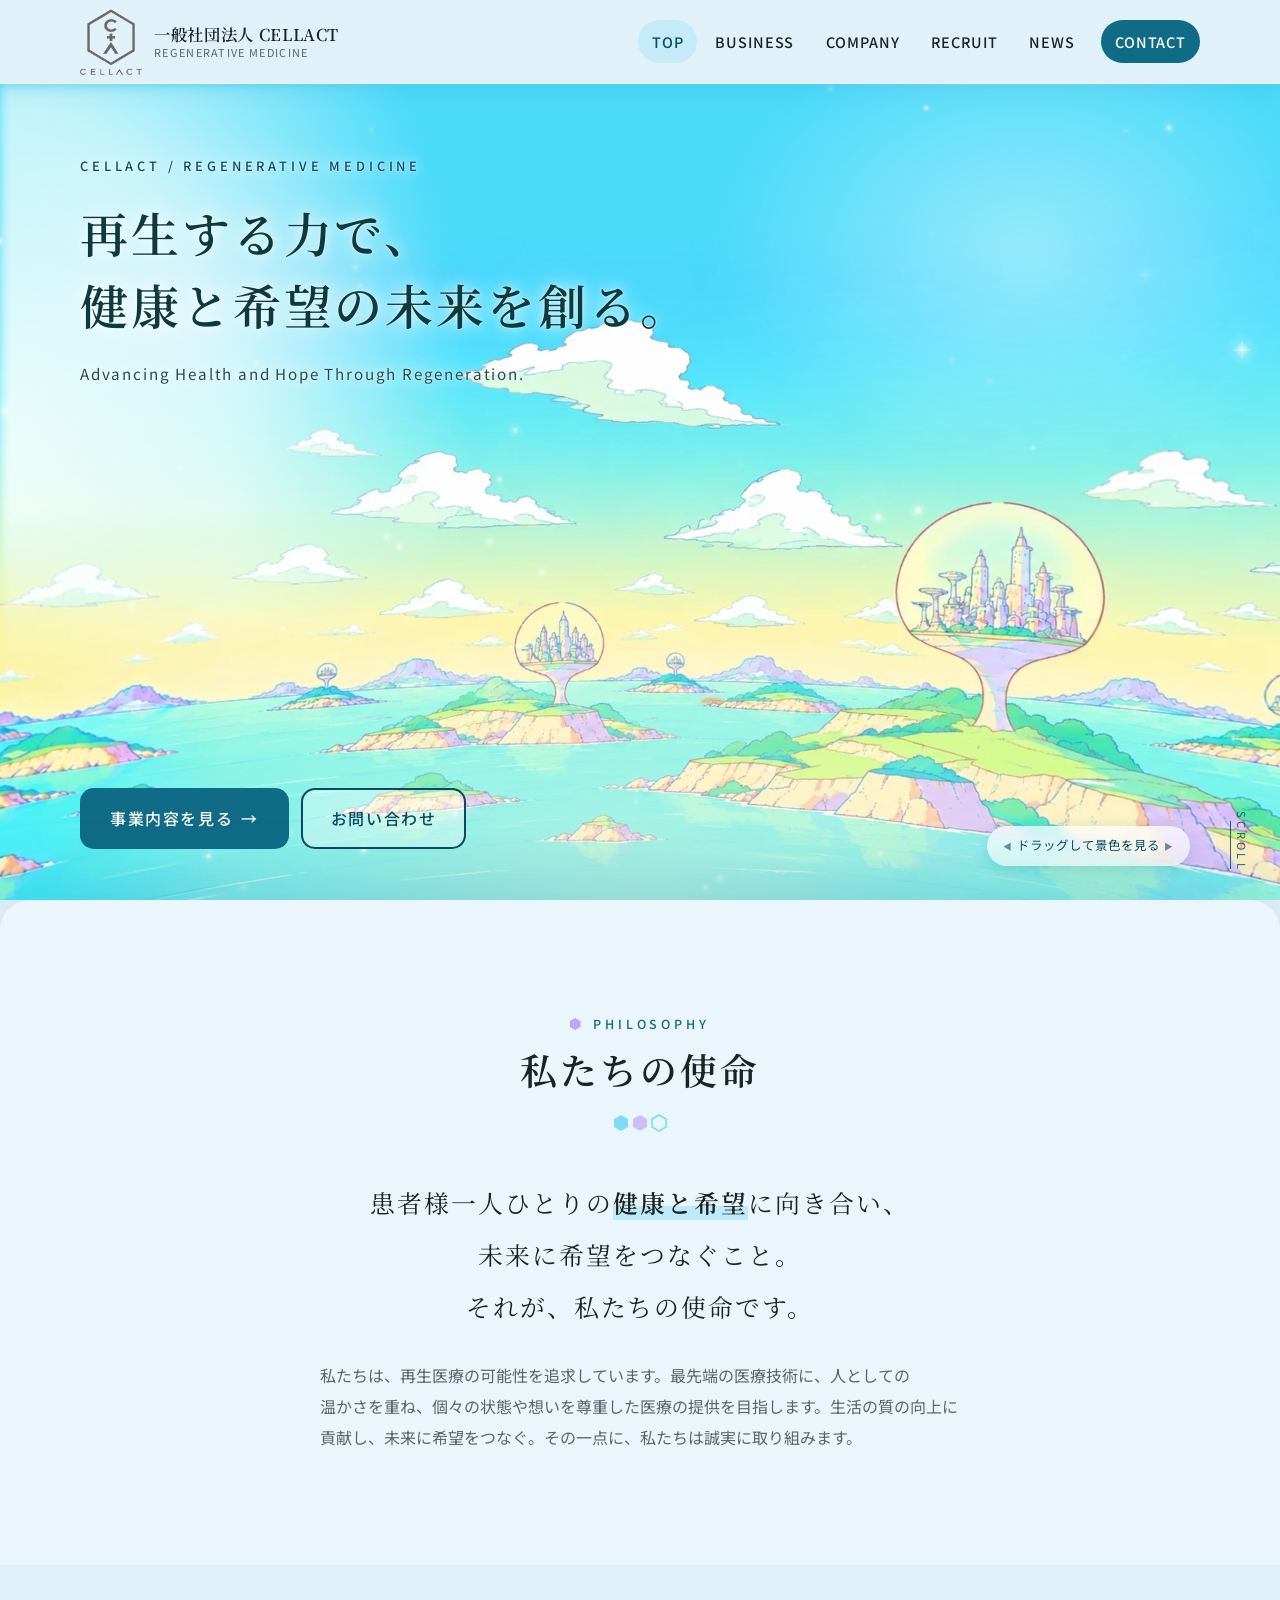
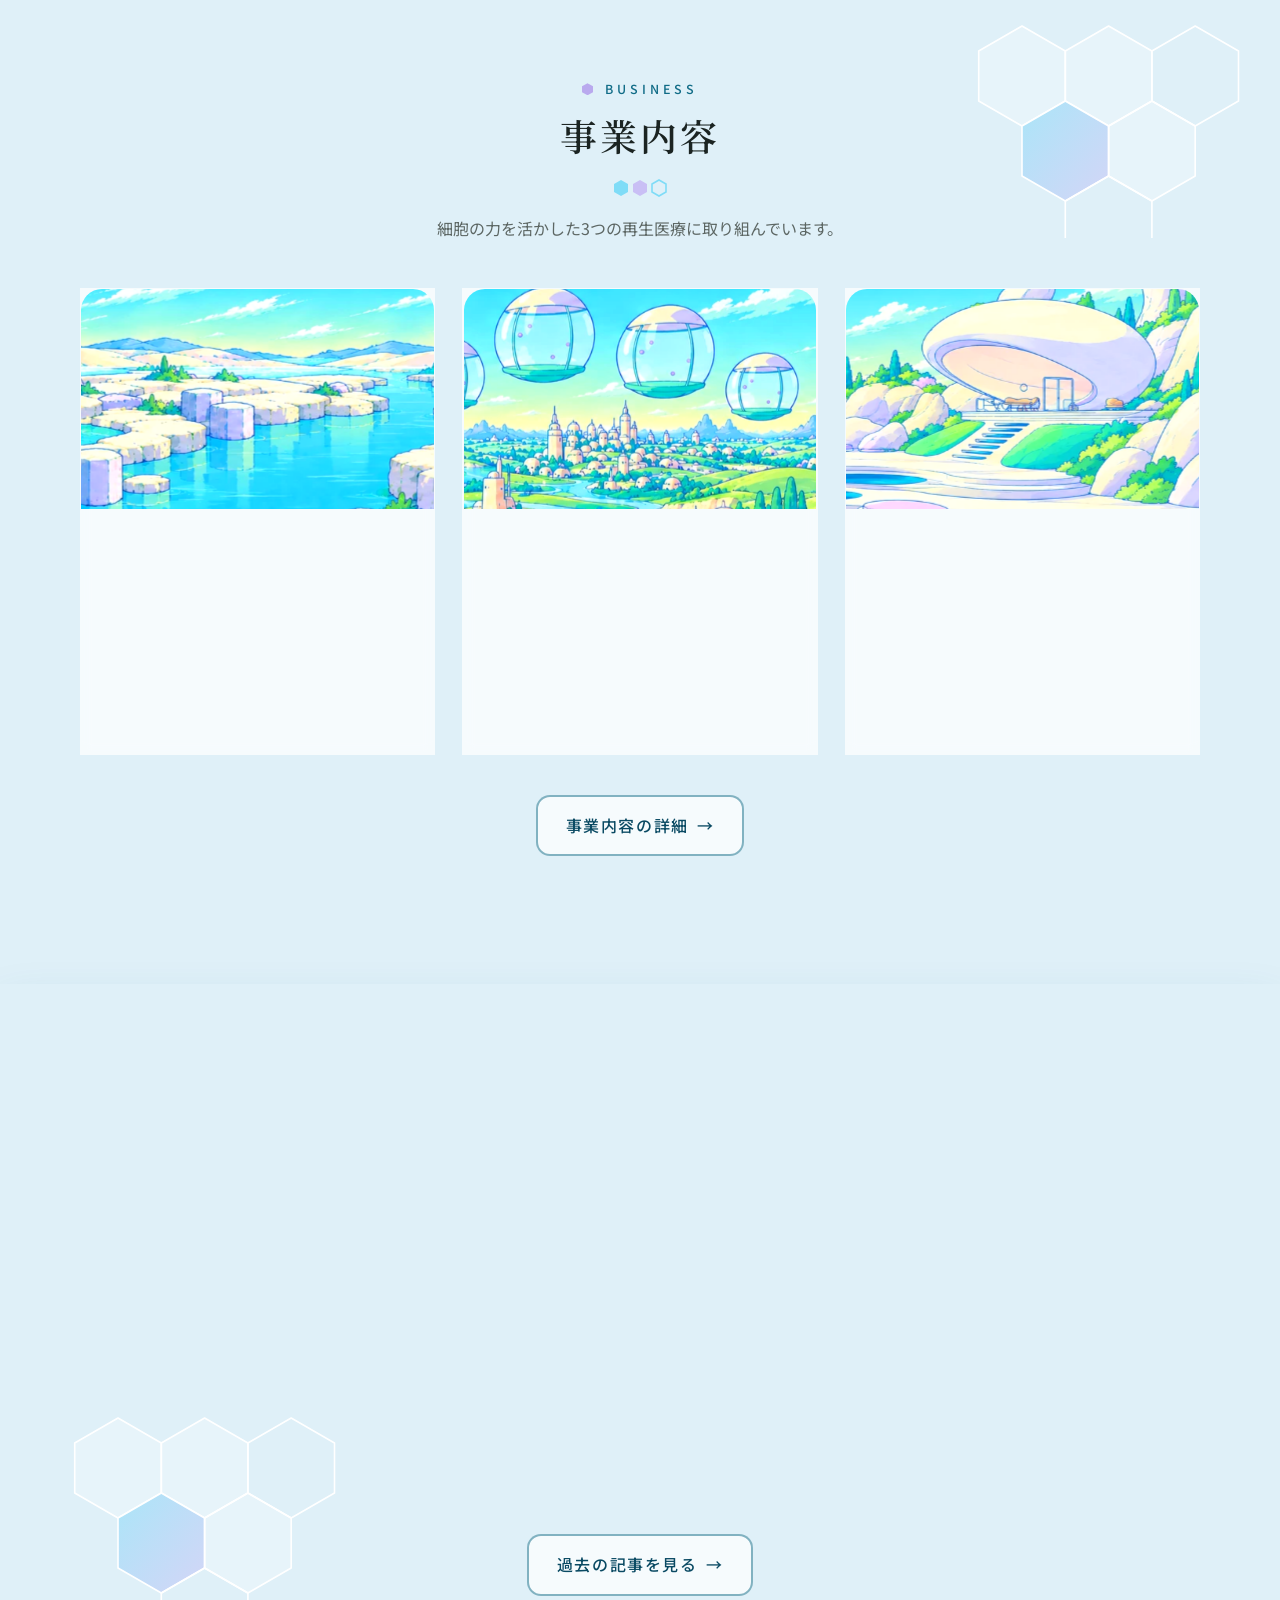
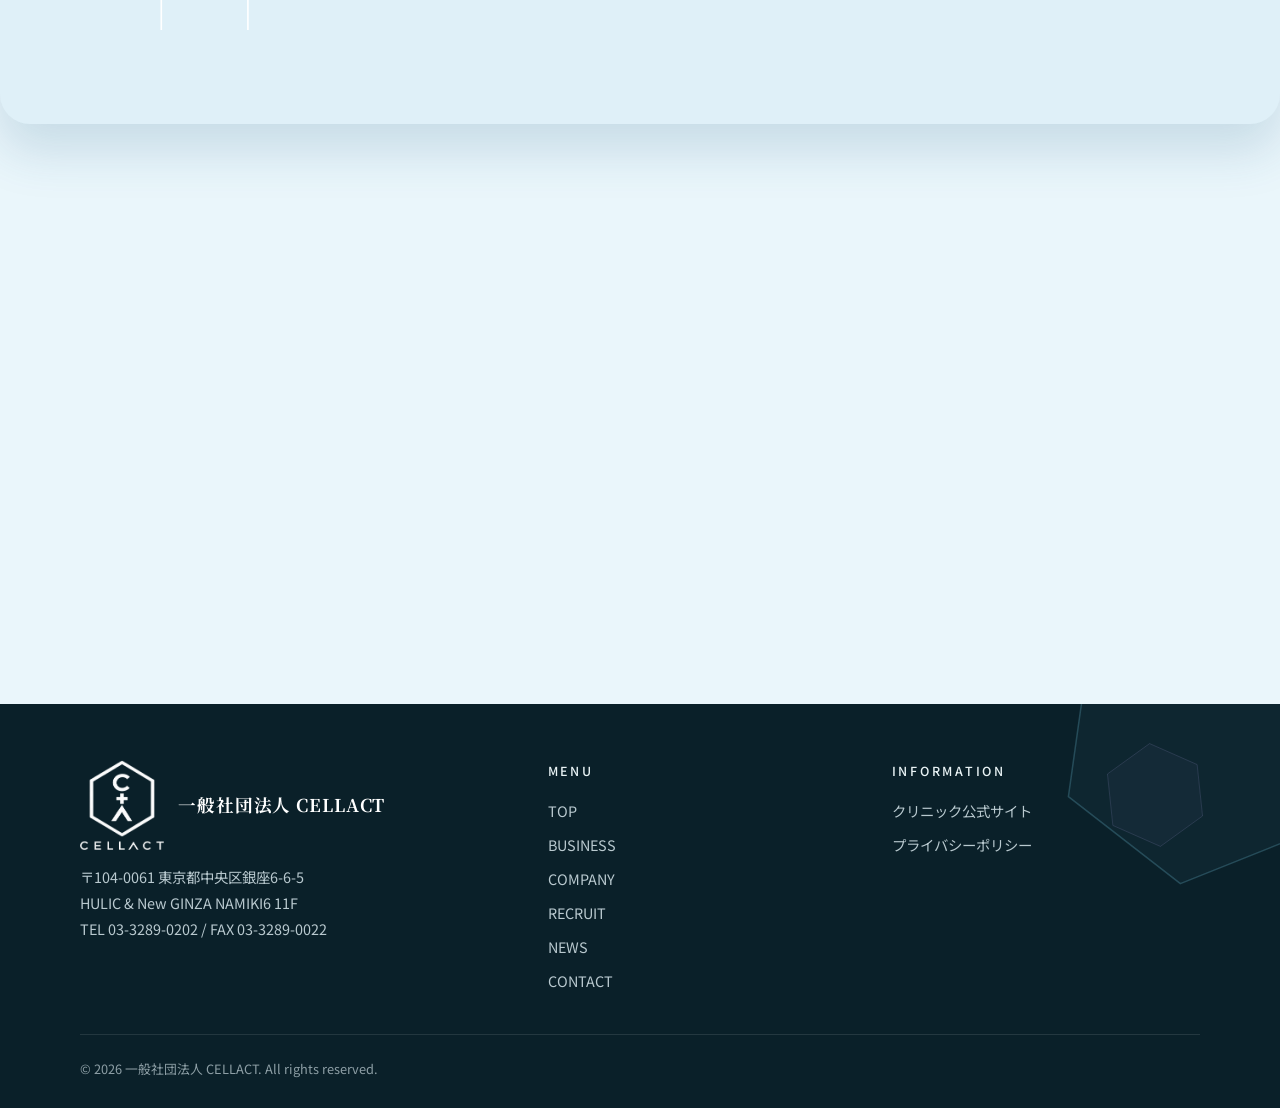
==== site/index.html @ e1d84d61 "LOCAL: recruit hero = sky-wide 2600x400 art; remove the temporary zoom shift Co-Authored-By: Claude " ====
<!DOCTYPE html>
<html lang="ja">
<head>
<meta charset="UTF-8">
<meta name="viewport" content="width=device-width, initial-scale=1">
<title>一般社団法人 CELLACT | 再生医療クリニック</title>
<meta name="description" content="再生する力で、健康と希望の未来を創る。幹細胞療法・免疫細胞療法・幹細胞培養上清療法など、再生医療を提供する一般社団法人 CELLACT の公式サイトです。">

<link rel="canonical" href="https://cellact.org/">
<meta property="og:type" content="website">
<meta property="og:site_name" content="一般社団法人 CELLACT">
<meta property="og:title" content="一般社団法人 CELLACT | 再生医療クリニック">
<meta property="og:description" content="再生する力で、健康と希望の未来を創る。幹細胞療法・免疫細胞療法・幹細胞培養上清療法など、再生医療を提供する一般社団法人 CELLACT の公式サイトです。">
<meta property="og:image" content="https://cellact.org/images/hero_top.webp">
<meta property="og:locale" content="ja_JP">
<meta name="twitter:card" content="summary_large_image">
<meta name="theme-color" content="#0f6b86">
<link rel="icon" href="images/cellact_logo.png?v=151" type="image/png">
<link rel="preconnect" href="https://fonts.googleapis.com">
<link rel="preconnect" href="https://fonts.gstatic.com" crossorigin>
<link rel="stylesheet" href="https://fonts.googleapis.com/css2?family=Noto+Sans+JP:wght@400;500&amp;family=Noto+Serif+JP:wght@500;600&amp;display=swap">
<link rel="stylesheet" href="styles.css?v=1792829221">
<script>document.documentElement.classList.add('js')</script>
<script type="application/ld+json">{"@context":"https://schema.org","@type":"Organization","name":"一般社団法人 CELLACT","url":"https://n2cellact.or.jp/","logo":"https://n2cellact.or.jp/images/cellact_logo.png?v=151","telephone":"+81-3-3289-0202","email":"info@cellact.org","address":{"@type":"PostalAddress","postalCode":"104-0061","addressRegion":"東京都","addressLocality":"中央区","streetAddress":"銀座6-6-5 HULIC & New GINZA NAMIKI6 11F","addressCountry":"JP"}}</script>
</head>
<body>
<a class="skip" href="#main">本文へスキップ</a>
<header class="site-header">
<div class="container">
<a class="brand" href="index.html" aria-label="一般社団法人 CELLACT トップへ"><img src="images/cellact_logo.png?v=151" alt="" width="62" height="66"><span>一般社団法人 CELLACT<small>REGENERATIVE MEDICINE</small></span></a>
<button class="menu-btn" aria-expanded="false" aria-controls="gnav" aria-label="メニュー"><span></span></button>
<nav class="gnav" id="gnav" aria-label="メインメニュー"><ul><li><a href="index.html" aria-current="page">TOP</a></li><li><a href="business.html">BUSINESS</a></li><li><a href="company.html">COMPANY</a></li><li><a href="recruit.html">RECRUIT</a></li><li><a href="news-archive.html">NEWS</a></li><li><a class="nav-cta" href="contact.php">CONTACT</a></li></ul></nav>
</div>
</header>
<main id="main">
<section class="hero">
<div class="hero-bg"><picture><source media="(max-width: 820px)" srcset="images/hero_top_sp.webp?v=14" width="6000" height="2000"><img src="images/hero_top.webp?v=246" alt="" width="5400" height="900" fetchpriority="high"></picture></div>
<div class="hero-intro" aria-hidden="true"><div class="hi-veil"></div><div class="hi-logo" data-capsule-intro><svg class="capsule-svg" overflow="visible" xmlns="http://www.w3.org/2000/svg" aria-label="CELLACT ロゴ" viewBox="118 55 1018 1010" role="img"><g id="head" fill="#6A6562" opacity="0"><path fill-rule="evenodd" d="M614.500 299.404C593.595 302.815 574.148 310.279 558.917 325.500C547.951 336.459 539.573 351.218 536.577 366.500C531.408 392.855 541.235 422.026 561.500 439.696C583.686 459.041 615.500 467.342 644.500 461.799C653.610 460.058 661.987 456.874 670.500 453.363C681.140 448.974 692.080 440.503 699.209 431.500C700.604 429.738 702.095 427.979 703.500 426.235C703.963 425.661 705.362 424.373 705.143 423.500C704.989 422.886 702.997 422.074 702.500 421.816C700.784 420.922 699.188 419.739 697.500 418.790C691.801 415.586 686.405 411.592 680.500 408.641C678.773 407.778 676.547 405.323 674.500 405.323C673.904 405.323 673.515 406.125 673.212 406.500C671.794 408.255 670.286 409.958 668.620 411.500C662.950 417.406 655.379 423.301 647.500 425.803C639.167 428.449 630.270 429.788 621.500 428.925C604.023 427.207 587.204 416.659 579.669 400.500C577.201 395.209 575.571 389.411 575.145 383.500C574.573 375.574 576.545 367.824 579.279 360.500C581.065 355.716 585.164 351.185 588.595 347.500C601.299 333.855 621.481 329.236 639.500 332.353C644.290 333.182 649.040 335.465 653.500 337.346C659.000 339.666 665.025 344.887 668.782 349.500C670.109 351.130 671.132 353.212 672.500 354.730C672.995 355.279 673.601 356.539 674.500 356.539C676.203 356.539 678.995 354.021 680.500 353.149C686.572 349.636 692.299 345.309 698.500 342.091C700.237 341.190 701.832 340.067 703.500 339.037C703.998 338.729 704.924 338.290 704.924 337.500C704.924 336.254 702.265 333.752 701.500 332.791C697.797 328.141 693.602 322.764 688.500 319.626C687.427 318.966 686.544 317.754 685.500 316.996C681.149 313.837 676.480 310.553 671.500 308.465C666.204 306.244 661.013 303.824 655.500 302.329C642.185 298.719 628.195 297.941 614.500 299.404Z" /></g><g id="plus" fill="#6A6562" opacity="0"><path fill-rule="evenodd" d="M606.500 480.461C605.179 481.799 606.020 486.700 605.988 488.500C605.886 494.163 606.003 499.836 605.979 505.500C605.969 507.863 606.637 511.304 605.726 513.500C605.436 514.200 603.985 513.661 603.500 513.657C601.517 513.640 599.496 513.684 597.500 513.698C590.832 513.746 584.167 513.687 577.500 513.736C575.728 513.748 572.080 512.980 570.500 513.679C568.798 514.432 569.682 519.915 569.683 521.500C569.689 528.166 569.630 534.834 569.655 541.500C569.662 543.578 568.971 546.856 570.288 548.500C570.606 548.896 572.067 548.665 572.500 548.657C574.835 548.614 577.161 548.647 579.500 548.621C585.832 548.550 592.168 548.520 598.500 548.560C600.218 548.571 603.996 548.027 605.500 548.814C606.100 549.128 605.982 550.019 605.985 550.500C605.995 552.499 606.027 554.500 606.039 556.500C606.073 562.167 605.996 567.833 605.996 573.500C605.996 575.774 605.343 579.401 606.199 581.500C606.478 582.186 607.984 582.004 608.500 582.003C610.833 581.998 613.167 582.045 615.500 582.016C622.837 581.927 630.164 582.014 637.500 581.984C639.532 581.975 644.366 582.825 645.920 581.500C647.156 573.465 645.955 564.639 646.029 556.500C646.048 554.505 646.138 552.492 646.099 550.500C646.087 549.882 645.727 549.180 646.500 548.761C646.654 548.678 648.342 548.684 648.500 548.683C650.501 548.664 652.499 548.559 654.500 548.543C661.165 548.489 667.836 548.628 674.500 548.586C676.230 548.576 682.456 549.632 683.040 547.500C683.658 545.242 683.028 541.863 683.039 539.500C683.067 533.500 683.029 527.500 683.039 521.500C683.041 519.828 683.030 518.163 683.002 516.500C682.989 515.756 683.417 514.387 682.500 513.937C681.718 513.554 680.345 513.794 679.500 513.771C677.167 513.708 674.833 513.797 672.500 513.788C667.167 513.767 661.833 513.750 656.500 513.774C653.249 513.789 649.715 514.145 646.500 513.689C646.081 513.630 646.103 512.920 646.052 512.500C645.822 510.600 646.077 508.426 646.084 506.500C646.111 499.843 646.307 493.154 646.127 486.500C646.097 485.399 646.668 481.124 645.500 480.511C645.202 480.355 642.968 480.693 642.500 480.688C640.166 480.662 637.835 480.621 635.500 480.621C629.170 480.621 622.829 480.543 616.500 480.633C613.287 480.678 609.645 481.155 606.500 480.461Z" /></g><g id="legs" fill="#6A6562" opacity="0"><path fill-rule="evenodd" d="M625.500 593.040C622.872 595.637 620.696 599.368 618.761 602.500C614.608 609.224 609.338 615.812 604.500 622.092C584.744 647.733 567.482 675.273 547.500 700.727C540.717 709.369 534.301 718.476 528.038 727.500C526.403 729.855 524.760 732.219 523.023 734.500C522.226 735.546 521.298 736.124 521.441 737.500C521.501 738.073 523.275 737.875 523.500 737.861C525.813 737.714 528.176 737.837 530.500 737.833C539.834 737.818 549.167 737.811 558.500 737.777C561.642 737.766 565.427 738.357 568.500 737.721C570.234 737.362 572.340 732.916 573.262 731.500C576.607 726.361 580.565 721.515 584.114 716.500C590.461 707.533 597.834 698.939 603.428 689.500C605.735 685.608 609.219 682.329 611.648 678.500C613.339 675.836 616.203 673.259 617.571 670.500C619.100 667.419 621.337 664.360 623.500 661.720C623.713 661.407 625.008 658.998 625.500 658.998C626.264 658.998 627.202 660.930 627.500 661.376C628.829 663.368 630.109 665.420 631.500 667.382C637.340 675.620 642.637 684.209 648.500 692.420C656.367 703.437 663.894 714.617 671.500 725.754C673.240 728.302 675.152 730.860 676.748 733.500C677.390 734.563 678.515 736.984 679.682 737.500C681.596 738.345 684.417 737.849 686.500 737.858C692.167 737.885 697.834 737.776 703.500 737.804C708.828 737.830 714.174 738.020 719.500 737.837C720.541 737.801 724.465 738.374 725.080 737.500C726.044 736.129 725.012 736.559 724.391 735.500C723.185 733.443 721.555 731.598 720.415 729.500C718.480 725.939 715.276 723.030 713.357 719.500C710.683 714.582 706.899 710.236 703.901 705.500C699.347 698.303 693.828 691.668 689.249 684.500C675.102 662.354 658.686 641.585 644.391 619.500C640.033 612.767 635.499 606.118 630.943 599.500C629.727 597.734 627.688 593.058 625.500 593.040Z" /></g><g id="wordmark" fill="#6A6562" opacity="0"><path fill-rule="evenodd" d="M187.500 932.328C180.629 933.749 173.926 935.493 167.563 938.500C162.797 940.752 158.711 944.203 154.654 947.500C133.298 964.856 132.627 1001.721 151.500 1020.906C169.523 1039.227 197.986 1043.474 221.500 1034.127C228.246 1031.445 233.858 1027.561 238.979 1022.500C239.859 1021.631 242.124 1019.797 242.330 1018.500C242.513 1017.347 240.354 1016.095 239.591 1015.500C236.534 1013.113 233.504 1010.682 230.500 1008.227C229.617 1007.506 227.609 1005.265 226.500 1005.801C225.441 1006.313 224.346 1008.109 223.500 1008.944C221.976 1010.449 220.267 1011.941 218.500 1013.147C214.833 1016.469 210.071 1017.840 205.500 1019.146C189.737 1023.649 168.938 1015.826 163.164 999.500C160.486 991.928 159.547 984.477 161.394 976.500C162.044 973.691 163.424 971.180 164.391 968.500C165.379 965.760 167.912 963.588 169.500 961.323C171.393 958.624 174.658 956.480 177.500 954.927C188.945 948.671 201.741 948.518 213.500 954.112C216.856 955.709 221.270 958.483 223.566 961.500C224.207 962.343 226.232 965.578 227.500 965.298C228.440 965.091 229.767 963.384 230.500 962.765C233.422 960.299 236.442 957.946 239.387 955.500C240.073 954.930 242.588 953.559 242.588 952.500C242.588 951.834 240.952 950.413 240.500 949.947C237.993 947.369 235.759 944.205 232.500 942.510C228.759 940.566 225.508 937.679 221.500 936.005C211.082 931.655 198.566 931.123 187.500 932.328ZM908.500 932.399C897.802 934.024 888.205 937.386 879.500 943.869C877.120 945.642 873.842 948.026 872.171 950.500C868.827 955.449 865.252 959.879 863.076 965.500C855.805 984.280 858.646 1008.301 873.500 1022.760C891.649 1040.426 922.310 1043.750 944.976 1033.500C951.046 1030.755 956.730 1027.487 961.500 1022.762C962.454 1021.817 965.331 1019.843 965.610 1018.500C965.969 1016.769 963.713 1015.909 962.500 1014.944C959.720 1012.734 956.832 1010.664 954.030 1008.500C953.055 1007.746 951.688 1006.088 950.500 1005.734C949.429 1005.415 948.504 1006.864 947.861 1007.500C945.852 1009.483 943.734 1011.286 941.500 1012.994C929.378 1022.264 908.953 1023.487 896.500 1014.067C891.829 1010.534 888.554 1006.615 885.789 1001.500C884.265 998.681 882.801 994.691 882.494 991.500C881.531 981.486 883.430 973.163 888.500 964.585C890.230 961.657 893.168 959.780 895.500 957.444C898.411 954.528 902.645 953.084 906.500 951.833C916.216 948.680 927.199 949.672 936.217 954.500C939.271 956.135 942.255 958.166 944.798 960.500C946.370 961.943 947.741 964.150 949.500 965.335C950.737 966.169 952.598 963.963 953.500 963.290C956.913 960.744 960.207 958.056 963.500 955.367C964.100 954.877 966.376 953.440 966.304 952.500C966.255 951.855 963.971 950.056 963.500 949.584C960.848 946.927 958.054 944.674 954.989 942.500C941.787 933.135 924.373 930.218 908.500 932.399ZM306.500 934.500C306.500 934.500 305.347 934.984 305.313 935.500C305.270 936.166 305.407 936.833 305.402 937.500C305.382 940.166 305.356 942.835 305.369 945.500C305.407 953.167 305.330 960.834 305.371 968.500C305.456 984.500 305.307 1000.501 305.393 1016.500C305.427 1022.743 304.806 1029.320 305.287 1035.500C305.355 1036.380 306.937 1036.447 307.500 1036.458C309.493 1036.498 311.504 1036.395 313.500 1036.395C322.167 1036.395 330.833 1036.389 339.500 1036.389C352.500 1036.389 365.500 1036.378 378.500 1036.378C381.834 1036.378 385.166 1036.408 388.500 1036.459C389.478 1036.474 391.658 1036.943 392.500 1036.239C393.381 1035.502 392.872 1033.451 392.842 1032.500C392.728 1028.836 392.931 1025.163 392.862 1021.500C392.840 1020.332 393.124 1018.496 391.500 1018.317C386.300 1017.744 380.732 1018.275 375.500 1018.307C365.501 1018.369 355.499 1018.234 345.500 1018.234C341.503 1018.234 337.500 1018.406 333.500 1018.355C332.240 1018.339 329.624 1018.795 328.500 1018.285C327.017 1017.612 327.613 1014.755 327.599 1013.500C327.543 1008.501 327.596 1003.498 327.641 998.500C327.652 997.215 327.043 994.327 328.500 993.630C329.590 993.109 332.278 993.592 333.500 993.619C336.494 993.686 339.502 993.594 342.500 993.629C356.704 993.629 371.346 994.649 385.500 993.519C386.469 993.441 386.033 990.065 386.031 989.500C386.017 986.165 385.994 982.831 386.031 979.500C386.039 978.719 386.533 976.451 385.500 976.052C384.430 975.637 382.637 975.989 381.500 975.995C378.499 976.010 375.500 976.067 372.500 976.067C362.167 976.067 351.833 976.031 341.500 976.060C338.167 976.070 334.832 976.182 331.500 976.133C330.492 976.118 328.244 976.603 327.645 975.500C327.201 974.683 327.611 972.440 327.604 971.500C327.583 968.498 327.621 965.501 327.665 962.500C327.694 960.505 327.790 958.494 327.738 956.500C327.716 955.682 327.380 954.278 327.711 953.500C328.361 951.977 330.148 952.601 331.500 952.557C335.497 952.426 339.500 952.468 343.500 952.424C354.833 952.301 366.168 952.478 377.500 952.478C380.834 952.478 384.166 952.446 387.500 952.442C388.519 952.441 390.578 952.837 391.500 952.441C393.141 951.735 392.578 949.909 392.583 948.500C392.594 945.500 392.596 942.500 392.596 939.500C392.596 938.573 393.008 936.295 392.482 935.500C391.231 933.606 388.556 934.452 386.500 934.417C381.498 934.332 376.501 934.414 371.500 934.414C349.921 934.414 328.020 933.367 306.500 934.500ZM456.500 934.445C455.420 935.461 455.967 938.157 455.964 939.500C455.954 944.500 455.900 949.499 455.909 954.500C455.943 974.167 455.920 993.833 455.920 1013.500C455.920 1019.167 455.874 1024.833 455.888 1030.500C455.891 1031.730 455.290 1035.623 456.500 1036.330C457.739 1037.053 461.068 1036.381 462.500 1036.382C467.165 1036.386 471.834 1036.409 476.500 1036.409C494.457 1036.409 512.571 1035.787 530.500 1036.504C531.308 1036.343 531.841 1036.414 532.228 1035.500C532.630 1034.553 532.221 1032.543 532.236 1031.500C532.278 1028.521 532.413 1025.474 532.270 1022.500C532.207 1021.184 532.805 1018.430 531.500 1017.718C530.648 1017.254 529.402 1017.649 528.500 1017.639C525.837 1017.608 523.166 1017.607 520.500 1017.580C510.500 1017.476 500.500 1017.568 490.500 1017.517C487.833 1017.504 485.169 1017.608 482.500 1017.581C481.250 1017.569 479.585 1017.849 478.500 1017.023C477.605 1016.342 478.195 1012.556 478.195 1011.500C478.195 1006.167 478.178 1000.833 478.178 995.500C478.178 980.500 478.197 965.500 478.178 950.500C478.173 946.833 478.174 943.167 478.184 939.500C478.188 937.882 478.657 935.827 477.704 934.500C477.264 933.887 473.306 934.351 472.500 934.331C467.190 934.203 461.814 934.382 456.500 934.445ZM591.500 934.303C589.418 935.508 590.257 938.376 590.278 940.500C590.331 945.832 590.244 951.167 590.267 956.500C590.351 976.498 590.076 996.504 590.275 1016.500C590.325 1021.501 590.057 1026.500 590.230 1031.500C590.263 1032.431 589.755 1035.341 590.500 1035.934C591.692 1036.884 593.058 1036.377 594.500 1036.384C597.500 1036.399 600.500 1036.428 603.500 1036.427C615.499 1036.423 627.501 1036.352 639.500 1036.409C645.166 1036.436 650.834 1036.449 656.500 1036.451C658.167 1036.452 659.833 1036.451 661.500 1036.430C662.500 1036.417 664.500 1036.500 664.500 1036.500C664.500 1036.500 665.657 1036.027 665.766 1035.500C665.970 1034.522 665.611 1033.506 665.709 1032.500C666.030 1029.192 665.607 1025.800 665.724 1022.500C665.768 1021.247 666.688 1017.469 664.500 1017.469C651.506 1017.469 638.500 1017.595 625.500 1017.528C622.500 1017.512 619.500 1017.569 616.500 1017.552C615.053 1017.543 613.350 1018.230 612.864 1016.500C612.372 1014.752 612.742 1012.313 612.740 1010.500C612.734 1006.167 612.776 1001.833 612.776 997.500C612.776 983.500 612.810 969.500 612.810 955.500C612.810 950.500 612.760 945.500 612.760 940.500C612.760 939.282 613.384 935.717 612.500 934.879C611.300 933.742 608.034 934.296 606.500 934.302C601.561 934.324 596.412 934.829 591.500 934.303ZM756.500 934.440C752.311 939.840 748.638 945.832 744.733 951.500C730.796 971.728 717.186 992.388 702.500 1012.081C698.118 1017.957 693.564 1024.220 689.796 1030.500C688.849 1032.078 685.415 1034.779 687.122 1036.500C687.544 1036.925 691.136 1036.491 691.833 1036.500C696.713 1036.562 701.614 1036.403 706.500 1036.431C708.166 1036.440 709.834 1036.449 711.500 1036.479C711.904 1036.486 712.319 1036.837 712.633 1036.500C716.878 1031.957 720.017 1025.971 723.500 1020.808C728.450 1013.471 734.045 1006.324 738.500 998.700C739.968 996.188 742.206 994.030 743.566 991.500C745.082 988.679 747.168 986.148 748.961 983.500C751.439 979.840 753.590 975.631 756.500 972.320C758.051 972.019 758.870 974.199 759.711 975.500C762.104 979.207 764.553 982.876 767.054 986.500C775.775 999.134 784.176 1011.922 792.944 1024.500C794.786 1027.143 796.593 1029.823 798.395 1032.500C798.982 1033.372 799.634 1035.293 800.500 1035.893C801.721 1036.739 802.204 1036.421 803.500 1036.358C809.449 1036.067 815.532 1036.457 821.500 1036.479C823.169 1036.485 824.836 1036.414 826.500 1036.428C826.856 1036.431 827.411 1036.821 827.567 1036.500C828.244 1035.105 826.849 1033.753 825.976 1032.500C823.547 1029.015 820.814 1025.681 818.500 1022.125C812.020 1012.168 804.376 1002.854 798.629 992.500C796.066 987.881 791.866 984.075 789.199 979.500C784.521 971.473 778.346 964.266 773.242 956.500C770.491 952.314 767.910 947.425 764.500 943.776C762.488 941.623 761.446 938.562 759.500 936.327C758.474 935.149 758.116 933.625 756.500 934.440ZM1017.500 934.360C1015.477 934.836 1016.150 936.786 1016.150 938.500C1016.152 941.835 1016.071 945.166 1016.109 948.500C1016.119 949.380 1015.621 951.833 1016.500 952.429C1016.672 952.545 1018.262 952.499 1018.500 952.504C1020.501 952.553 1022.499 952.535 1024.500 952.543C1031.500 952.570 1038.501 952.731 1045.500 952.564C1047.518 952.516 1049.489 952.583 1051.500 952.620C1052.538 952.639 1053.652 952.088 1053.957 953.500C1054.343 955.289 1053.903 957.649 1053.915 959.500C1053.944 964.167 1053.872 968.833 1053.872 973.500C1053.872 987.833 1053.890 1002.167 1053.890 1016.500C1053.890 1020.834 1053.833 1025.166 1053.833 1029.500C1053.833 1031.214 1053.393 1033.882 1053.893 1035.500C1054.393 1037.122 1057.207 1036.455 1058.500 1036.469C1062.823 1036.514 1067.182 1036.224 1071.500 1036.429C1072.802 1036.491 1075.556 1037.212 1076.056 1035.500C1076.951 1032.434 1076.053 1027.721 1076.075 1024.500C1076.133 1016.168 1076.100 1007.833 1076.071 999.500C1076.071 987.500 1076.005 975.499 1076.075 963.500C1076.090 960.833 1076.120 958.165 1076.123 955.500C1076.124 954.843 1075.733 953.133 1076.500 952.684C1076.599 952.626 1078.402 952.718 1078.500 952.716C1080.498 952.685 1082.500 952.576 1084.500 952.539C1091.503 952.409 1098.497 952.567 1105.500 952.567C1107.832 952.567 1110.169 952.519 1112.500 952.567C1113.622 952.590 1114.805 952.793 1115.361 951.500C1115.746 950.606 1115.310 948.502 1115.323 947.500C1115.362 944.501 1115.338 941.500 1115.362 938.500C1115.369 937.743 1115.923 934.470 1114.500 934.447C1094.867 934.119 1075.155 934.402 1055.500 934.402C1042.873 934.402 1030.104 933.878 1017.500 934.360Z" /></g><defs><clipPath id="clip_top"><rect x="0" y="0" width="1254" height="533.5" /></clipPath><clipPath id="clip_bottom"><rect x="0" y="533.5" width="1254" height="800" /></clipPath></defs><g id="shell_top" transform="translate(0 -66)" opacity="0"><g clip-path="url(#clip_top)"><g fill="#6A6562"><path fill-rule="evenodd" d="M623.500 153.449C606.954 162.665 591.012 173.033 574.500 182.304C568.395 185.732 562.643 189.802 556.500 193.127C547.242 198.137 538.777 204.347 529.500 209.300C526.052 211.141 522.999 213.936 519.500 215.633C509.793 220.340 500.942 227.023 491.500 232.253C476.906 240.337 463.152 250.124 448.500 258.198C445.415 259.898 442.576 262.204 439.500 263.885C423.505 272.627 408.291 282.855 392.500 291.885C389.418 293.648 386.607 295.950 383.500 297.657C369.884 305.138 357.136 314.360 343.500 321.932C336.495 325.822 329.244 329.902 322.669 334.500C318.628 337.327 313.827 340.325 309.394 342.500C306.543 343.899 303.930 345.372 302.798 348.500C301.783 351.305 302.322 354.556 302.322 357.500C302.322 362.833 302.324 368.167 302.324 373.500C302.324 392.833 302.404 412.169 302.404 431.500C302.404 496.165 302.372 560.833 302.372 625.500C302.372 646.833 302.362 668.166 302.362 689.500C302.362 694.833 302.353 700.167 302.381 705.500C302.398 708.804 302.023 711.647 303.909 714.500C305.067 716.251 307.710 717.302 309.500 718.238C312.279 719.690 314.774 721.740 317.500 723.312C328.962 729.923 339.649 738.333 351.500 744.271C356.721 746.887 361.415 750.976 366.500 753.868C380.130 761.621 393.081 770.601 406.500 778.750C423.313 788.959 439.778 799.682 456.500 810.021C466.812 816.397 477.323 822.593 487.500 829.183C497.072 835.381 506.669 841.466 516.500 847.239C525.297 852.404 533.604 858.416 542.500 863.407C558.889 872.602 573.965 884.230 590.500 893.277C598.712 897.769 606.388 903.443 614.500 908.170C619.782 911.249 623.987 914.424 630.500 912.994C633.119 912.200 635.174 910.547 637.500 909.146C641.483 906.746 645.631 904.524 649.500 901.951C651.645 900.524 654.110 898.454 656.500 897.497C658.301 896.775 659.794 895.345 661.500 894.398C666.960 891.369 671.970 887.329 677.500 884.471C687.430 879.338 697.215 872.830 706.500 866.563C715.830 860.265 725.801 854.567 735.500 848.771C745.283 842.924 754.558 836.238 764.500 830.633C774.433 825.032 783.495 817.769 793.500 812.290C802.742 807.228 811.186 800.691 820.500 795.758C822.258 794.827 823.734 793.275 825.500 792.363C831.070 789.488 836.022 785.439 841.500 782.474C851.137 777.258 860.205 770.848 869.500 765.115C882.159 757.307 894.573 748.873 907.500 741.551C914.575 737.544 921.128 731.739 928.500 728.341C933.096 726.222 937.039 722.689 941.500 720.288C944.555 718.644 949.072 716.762 950.731 713.500C952.135 710.738 951.618 707.537 951.633 704.500C951.663 698.837 951.662 693.163 951.602 687.500C951.377 666.507 951.633 645.494 951.633 624.500C951.633 559.499 951.653 494.500 951.653 429.500C951.653 410.835 951.653 392.167 951.653 373.500C951.653 368.167 951.617 362.833 951.643 357.500C951.660 354.061 951.991 350.739 950.629 347.500C949.727 345.353 947.740 344.798 946.129 343.500C943.868 341.680 941.007 340.436 938.500 338.897C931.542 334.626 924.625 330.071 917.500 326.115C913.193 323.724 908.470 321.193 904.500 318.368C891.849 309.366 877.619 302.508 864.500 294.233C859.238 290.915 854.009 287.389 848.500 284.500C845.756 283.061 843.307 280.986 840.500 279.737C837.619 278.454 834.797 276.148 832.072 274.500C825.597 270.583 819.187 266.335 812.500 262.809C798.791 255.582 786.263 245.916 772.500 238.762C768.374 236.617 764.803 233.440 760.500 231.633C757.634 230.430 755.337 227.670 752.500 226.378C746.507 223.650 741.171 219.379 735.500 216.106C726.820 211.096 718.337 205.467 709.500 200.768C705.385 198.579 701.692 195.636 697.500 193.554C691.706 190.677 686.515 186.265 680.593 183.500C674.322 180.572 668.643 175.890 662.500 172.650C655.030 168.710 648.170 163.526 640.715 159.500C637.701 157.872 634.755 155.140 631.500 154.032C628.844 153.127 626.226 153.466 623.500 153.449ZM626.500 198.064C628.991 198.202 631.427 200.569 633.500 201.830C636.801 203.838 640.099 205.913 643.500 207.761C659.269 216.329 673.932 226.842 689.500 235.754C699.959 241.742 709.914 248.908 720.500 254.629C734.185 262.025 746.979 271.024 760.500 278.765C788.881 295.016 816.290 313.013 844.500 329.504C855.932 336.188 867.027 343.477 878.500 350.109C883.847 353.201 889.003 356.988 894.500 359.805C898.329 361.767 902.283 364.097 905.857 366.500C906.531 366.954 909.267 368.077 909.500 368.724C909.958 369.996 909.739 371.186 909.778 372.500C909.888 376.163 909.728 379.831 909.767 383.500C909.899 395.831 909.823 408.168 909.823 420.500C909.823 461.485 909.195 502.522 909.810 543.500C910.370 580.823 909.522 618.171 909.810 655.500C909.882 664.834 909.774 674.166 909.846 683.500C909.864 685.832 909.959 688.203 909.788 690.500C909.751 691.001 909.940 692.097 909.418 692.500C903.139 697.355 895.400 701.389 888.500 705.234C874.801 712.866 862.373 722.827 848.500 730.176C843.286 732.939 838.759 737.013 833.500 739.719C827.953 742.572 822.830 746.442 817.500 749.712C804.768 757.522 792.401 765.960 779.500 773.532C774.259 776.609 768.758 779.839 763.900 783.500C756.966 788.725 748.702 792.299 741.700 797.500C736.737 801.187 730.596 803.555 725.833 807.500C724.062 808.967 721.502 810.102 719.500 811.301C714.788 814.122 710.143 817.128 705.500 820.051C694.197 827.167 683.001 834.377 671.500 841.193C668.128 843.192 664.983 846.058 661.500 847.728C655.167 850.766 649.574 855.379 643.500 858.900C638.121 862.018 632.463 865.341 627.500 869.039C624.645 869.100 620.896 865.530 618.500 864.014C612.906 860.472 607.334 856.810 601.500 853.639C599.762 852.695 598.267 851.183 596.500 850.270C586.384 845.042 577.309 837.929 567.500 832.195C549.544 821.698 531.926 810.458 514.500 799.098C503.316 791.806 491.913 784.768 480.500 777.797C472.747 773.061 465.324 767.732 457.500 763.194C450.091 758.896 442.409 754.341 435.357 749.500C428.321 744.670 420.992 739.784 413.500 735.689C409.336 733.413 405.645 730.265 401.500 727.949C392.433 722.885 383.878 716.814 374.932 711.500C371.095 709.221 367.503 706.173 363.500 704.208C359.156 702.077 355.043 699.169 350.956 696.500C348.870 695.138 346.536 694.123 344.630 692.500C343.772 691.769 344.289 689.503 344.273 688.500C344.199 683.835 344.230 679.166 344.230 674.500C344.230 655.833 344.236 637.167 344.236 618.500C344.236 558.500 344.202 498.500 344.202 438.500C344.202 421.833 344.175 405.166 344.175 388.500C344.175 383.835 344.156 379.163 344.193 374.500C344.205 372.924 343.740 370.454 344.500 369.039C345.420 367.326 348.409 366.524 349.989 365.500C355.070 362.206 360.283 359.083 365.500 356.025C383.965 345.201 402.415 334.218 420.500 322.774C443.219 308.397 466.930 295.705 489.500 280.993C496.615 276.355 504.051 271.872 511.500 267.715C514.891 265.822 518.024 263.455 521.500 261.731C526.723 259.141 531.206 255.079 536.500 252.622C539.249 251.346 541.922 249.244 544.500 247.626C551.055 243.514 557.710 239.120 564.500 235.459C569.603 232.708 574.296 228.863 579.500 226.335C585.149 223.591 590.108 219.476 595.640 216.500C606.168 210.837 616.110 203.898 626.500 198.064Z" /></g></g></g><g id="shell_bottom" transform="translate(0 66)" opacity="0"><g clip-path="url(#clip_bottom)"><g fill="#6A6562"><path fill-rule="evenodd" d="M623.500 153.449C606.954 162.665 591.012 173.033 574.500 182.304C568.395 185.732 562.643 189.802 556.500 193.127C547.242 198.137 538.777 204.347 529.500 209.300C526.052 211.141 522.999 213.936 519.500 215.633C509.793 220.340 500.942 227.023 491.500 232.253C476.906 240.337 463.152 250.124 448.500 258.198C445.415 259.898 442.576 262.204 439.500 263.885C423.505 272.627 408.291 282.855 392.500 291.885C389.418 293.648 386.607 295.950 383.500 297.657C369.884 305.138 357.136 314.360 343.500 321.932C336.495 325.822 329.244 329.902 322.669 334.500C318.628 337.327 313.827 340.325 309.394 342.500C306.543 343.899 303.930 345.372 302.798 348.500C301.783 351.305 302.322 354.556 302.322 357.500C302.322 362.833 302.324 368.167 302.324 373.500C302.324 392.833 302.404 412.169 302.404 431.500C302.404 496.165 302.372 560.833 302.372 625.500C302.372 646.833 302.362 668.166 302.362 689.500C302.362 694.833 302.353 700.167 302.381 705.500C302.398 708.804 302.023 711.647 303.909 714.500C305.067 716.251 307.710 717.302 309.500 718.238C312.279 719.690 314.774 721.740 317.500 723.312C328.962 729.923 339.649 738.333 351.500 744.271C356.721 746.887 361.415 750.976 366.500 753.868C380.130 761.621 393.081 770.601 406.500 778.750C423.313 788.959 439.778 799.682 456.500 810.021C466.812 816.397 477.323 822.593 487.500 829.183C497.072 835.381 506.669 841.466 516.500 847.239C525.297 852.404 533.604 858.416 542.500 863.407C558.889 872.602 573.965 884.230 590.500 893.277C598.712 897.769 606.388 903.443 614.500 908.170C619.782 911.249 623.987 914.424 630.500 912.994C633.119 912.200 635.174 910.547 637.500 909.146C641.483 906.746 645.631 904.524 649.500 901.951C651.645 900.524 654.110 898.454 656.500 897.497C658.301 896.775 659.794 895.345 661.500 894.398C666.960 891.369 671.970 887.329 677.500 884.471C687.430 879.338 697.215 872.830 706.500 866.563C715.830 860.265 725.801 854.567 735.500 848.771C745.283 842.924 754.558 836.238 764.500 830.633C774.433 825.032 783.495 817.769 793.500 812.290C802.742 807.228 811.186 800.691 820.500 795.758C822.258 794.827 823.734 793.275 825.500 792.363C831.070 789.488 836.022 785.439 841.500 782.474C851.137 777.258 860.205 770.848 869.500 765.115C882.159 757.307 894.573 748.873 907.500 741.551C914.575 737.544 921.128 731.739 928.500 728.341C933.096 726.222 937.039 722.689 941.500 720.288C944.555 718.644 949.072 716.762 950.731 713.500C952.135 710.738 951.618 707.537 951.633 704.500C951.663 698.837 951.662 693.163 951.602 687.500C951.377 666.507 951.633 645.494 951.633 624.500C951.633 559.499 951.653 494.500 951.653 429.500C951.653 410.835 951.653 392.167 951.653 373.500C951.653 368.167 951.617 362.833 951.643 357.500C951.660 354.061 951.991 350.739 950.629 347.500C949.727 345.353 947.740 344.798 946.129 343.500C943.868 341.680 941.007 340.436 938.500 338.897C931.542 334.626 924.625 330.071 917.500 326.115C913.193 323.724 908.470 321.193 904.500 318.368C891.849 309.366 877.619 302.508 864.500 294.233C859.238 290.915 854.009 287.389 848.500 284.500C845.756 283.061 843.307 280.986 840.500 279.737C837.619 278.454 834.797 276.148 832.072 274.500C825.597 270.583 819.187 266.335 812.500 262.809C798.791 255.582 786.263 245.916 772.500 238.762C768.374 236.617 764.803 233.440 760.500 231.633C757.634 230.430 755.337 227.670 752.500 226.378C746.507 223.650 741.171 219.379 735.500 216.106C726.820 211.096 718.337 205.467 709.500 200.768C705.385 198.579 701.692 195.636 697.500 193.554C691.706 190.677 686.515 186.265 680.593 183.500C674.322 180.572 668.643 175.890 662.500 172.650C655.030 168.710 648.170 163.526 640.715 159.500C637.701 157.872 634.755 155.140 631.500 154.032C628.844 153.127 626.226 153.466 623.500 153.449ZM626.500 198.064C628.991 198.202 631.427 200.569 633.500 201.830C636.801 203.838 640.099 205.913 643.500 207.761C659.269 216.329 673.932 226.842 689.500 235.754C699.959 241.742 709.914 248.908 720.500 254.629C734.185 262.025 746.979 271.024 760.500 278.765C788.881 295.016 816.290 313.013 844.500 329.504C855.932 336.188 867.027 343.477 878.500 350.109C883.847 353.201 889.003 356.988 894.500 359.805C898.329 361.767 902.283 364.097 905.857 366.500C906.531 366.954 909.267 368.077 909.500 368.724C909.958 369.996 909.739 371.186 909.778 372.500C909.888 376.163 909.728 379.831 909.767 383.500C909.899 395.831 909.823 408.168 909.823 420.500C909.823 461.485 909.195 502.522 909.810 543.500C910.370 580.823 909.522 618.171 909.810 655.500C909.882 664.834 909.774 674.166 909.846 683.500C909.864 685.832 909.959 688.203 909.788 690.500C909.751 691.001 909.940 692.097 909.418 692.500C903.139 697.355 895.400 701.389 888.500 705.234C874.801 712.866 862.373 722.827 848.500 730.176C843.286 732.939 838.759 737.013 833.500 739.719C827.953 742.572 822.830 746.442 817.500 749.712C804.768 757.522 792.401 765.960 779.500 773.532C774.259 776.609 768.758 779.839 763.900 783.500C756.966 788.725 748.702 792.299 741.700 797.500C736.737 801.187 730.596 803.555 725.833 807.500C724.062 808.967 721.502 810.102 719.500 811.301C714.788 814.122 710.143 817.128 705.500 820.051C694.197 827.167 683.001 834.377 671.500 841.193C668.128 843.192 664.983 846.058 661.500 847.728C655.167 850.766 649.574 855.379 643.500 858.900C638.121 862.018 632.463 865.341 627.500 869.039C624.645 869.100 620.896 865.530 618.500 864.014C612.906 860.472 607.334 856.810 601.500 853.639C599.762 852.695 598.267 851.183 596.500 850.270C586.384 845.042 577.309 837.929 567.500 832.195C549.544 821.698 531.926 810.458 514.500 799.098C503.316 791.806 491.913 784.768 480.500 777.797C472.747 773.061 465.324 767.732 457.500 763.194C450.091 758.896 442.409 754.341 435.357 749.500C428.321 744.670 420.992 739.784 413.500 735.689C409.336 733.413 405.645 730.265 401.500 727.949C392.433 722.885 383.878 716.814 374.932 711.500C371.095 709.221 367.503 706.173 363.500 704.208C359.156 702.077 355.043 699.169 350.956 696.500C348.870 695.138 346.536 694.123 344.630 692.500C343.772 691.769 344.289 689.503 344.273 688.500C344.199 683.835 344.230 679.166 344.230 674.500C344.230 655.833 344.236 637.167 344.236 618.500C344.236 558.500 344.202 498.500 344.202 438.500C344.202 421.833 344.175 405.166 344.175 388.500C344.175 383.835 344.156 379.163 344.193 374.500C344.205 372.924 343.740 370.454 344.500 369.039C345.420 367.326 348.409 366.524 349.989 365.500C355.070 362.206 360.283 359.083 365.500 356.025C383.965 345.201 402.415 334.218 420.500 322.774C443.219 308.397 466.930 295.705 489.500 280.993C496.615 276.355 504.051 271.872 511.500 267.715C514.891 265.822 518.024 263.455 521.500 261.731C526.723 259.141 531.206 255.079 536.500 252.622C539.249 251.346 541.922 249.244 544.500 247.626C551.055 243.514 557.710 239.120 564.500 235.459C569.603 232.708 574.296 228.863 579.500 226.335C585.149 223.591 590.108 219.476 595.640 216.500C606.168 210.837 616.110 203.898 626.500 198.064Z" /></g></g></g><g id="shell_exact" fill="#6A6562" opacity="0"><path fill-rule="evenodd" d="M623.500 153.449C606.954 162.665 591.012 173.033 574.500 182.304C568.395 185.732 562.643 189.802 556.500 193.127C547.242 198.137 538.777 204.347 529.500 209.300C526.052 211.141 522.999 213.936 519.500 215.633C509.793 220.340 500.942 227.023 491.500 232.253C476.906 240.337 463.152 250.124 448.500 258.198C445.415 259.898 442.576 262.204 439.500 263.885C423.505 272.627 408.291 282.855 392.500 291.885C389.418 293.648 386.607 295.950 383.500 297.657C369.884 305.138 357.136 314.360 343.500 321.932C336.495 325.822 329.244 329.902 322.669 334.500C318.628 337.327 313.827 340.325 309.394 342.500C306.543 343.899 303.930 345.372 302.798 348.500C301.783 351.305 302.322 354.556 302.322 357.500C302.322 362.833 302.324 368.167 302.324 373.500C302.324 392.833 302.404 412.169 302.404 431.500C302.404 496.165 302.372 560.833 302.372 625.500C302.372 646.833 302.362 668.166 302.362 689.500C302.362 694.833 302.353 700.167 302.381 705.500C302.398 708.804 302.023 711.647 303.909 714.500C305.067 716.251 307.710 717.302 309.500 718.238C312.279 719.690 314.774 721.740 317.500 723.312C328.962 729.923 339.649 738.333 351.500 744.271C356.721 746.887 361.415 750.976 366.500 753.868C380.130 761.621 393.081 770.601 406.500 778.750C423.313 788.959 439.778 799.682 456.500 810.021C466.812 816.397 477.323 822.593 487.500 829.183C497.072 835.381 506.669 841.466 516.500 847.239C525.297 852.404 533.604 858.416 542.500 863.407C558.889 872.602 573.965 884.230 590.500 893.277C598.712 897.769 606.388 903.443 614.500 908.170C619.782 911.249 623.987 914.424 630.500 912.994C633.119 912.200 635.174 910.547 637.500 909.146C641.483 906.746 645.631 904.524 649.500 901.951C651.645 900.524 654.110 898.454 656.500 897.497C658.301 896.775 659.794 895.345 661.500 894.398C666.960 891.369 671.970 887.329 677.500 884.471C687.430 879.338 697.215 872.830 706.500 866.563C715.830 860.265 725.801 854.567 735.500 848.771C745.283 842.924 754.558 836.238 764.500 830.633C774.433 825.032 783.495 817.769 793.500 812.290C802.742 807.228 811.186 800.691 820.500 795.758C822.258 794.827 823.734 793.275 825.500 792.363C831.070 789.488 836.022 785.439 841.500 782.474C851.137 777.258 860.205 770.848 869.500 765.115C882.159 757.307 894.573 748.873 907.500 741.551C914.575 737.544 921.128 731.739 928.500 728.341C933.096 726.222 937.039 722.689 941.500 720.288C944.555 718.644 949.072 716.762 950.731 713.500C952.135 710.738 951.618 707.537 951.633 704.500C951.663 698.837 951.662 693.163 951.602 687.500C951.377 666.507 951.633 645.494 951.633 624.500C951.633 559.499 951.653 494.500 951.653 429.500C951.653 410.835 951.653 392.167 951.653 373.500C951.653 368.167 951.617 362.833 951.643 357.500C951.660 354.061 951.991 350.739 950.629 347.500C949.727 345.353 947.740 344.798 946.129 343.500C943.868 341.680 941.007 340.436 938.500 338.897C931.542 334.626 924.625 330.071 917.500 326.115C913.193 323.724 908.470 321.193 904.500 318.368C891.849 309.366 877.619 302.508 864.500 294.233C859.238 290.915 854.009 287.389 848.500 284.500C845.756 283.061 843.307 280.986 840.500 279.737C837.619 278.454 834.797 276.148 832.072 274.500C825.597 270.583 819.187 266.335 812.500 262.809C798.791 255.582 786.263 245.916 772.500 238.762C768.374 236.617 764.803 233.440 760.500 231.633C757.634 230.430 755.337 227.670 752.500 226.378C746.507 223.650 741.171 219.379 735.500 216.106C726.820 211.096 718.337 205.467 709.500 200.768C705.385 198.579 701.692 195.636 697.500 193.554C691.706 190.677 686.515 186.265 680.593 183.500C674.322 180.572 668.643 175.890 662.500 172.650C655.030 168.710 648.170 163.526 640.715 159.500C637.701 157.872 634.755 155.140 631.500 154.032C628.844 153.127 626.226 153.466 623.500 153.449ZM626.500 198.064C628.991 198.202 631.427 200.569 633.500 201.830C636.801 203.838 640.099 205.913 643.500 207.761C659.269 216.329 673.932 226.842 689.500 235.754C699.959 241.742 709.914 248.908 720.500 254.629C734.185 262.025 746.979 271.024 760.500 278.765C788.881 295.016 816.290 313.013 844.500 329.504C855.932 336.188 867.027 343.477 878.500 350.109C883.847 353.201 889.003 356.988 894.500 359.805C898.329 361.767 902.283 364.097 905.857 366.500C906.531 366.954 909.267 368.077 909.500 368.724C909.958 369.996 909.739 371.186 909.778 372.500C909.888 376.163 909.728 379.831 909.767 383.500C909.899 395.831 909.823 408.168 909.823 420.500C909.823 461.485 909.195 502.522 909.810 543.500C910.370 580.823 909.522 618.171 909.810 655.500C909.882 664.834 909.774 674.166 909.846 683.500C909.864 685.832 909.959 688.203 909.788 690.500C909.751 691.001 909.940 692.097 909.418 692.500C903.139 697.355 895.400 701.389 888.500 705.234C874.801 712.866 862.373 722.827 848.500 730.176C843.286 732.939 838.759 737.013 833.500 739.719C827.953 742.572 822.830 746.442 817.500 749.712C804.768 757.522 792.401 765.960 779.500 773.532C774.259 776.609 768.758 779.839 763.900 783.500C756.966 788.725 748.702 792.299 741.700 797.500C736.737 801.187 730.596 803.555 725.833 807.500C724.062 808.967 721.502 810.102 719.500 811.301C714.788 814.122 710.143 817.128 705.500 820.051C694.197 827.167 683.001 834.377 671.500 841.193C668.128 843.192 664.983 846.058 661.500 847.728C655.167 850.766 649.574 855.379 643.500 858.900C638.121 862.018 632.463 865.341 627.500 869.039C624.645 869.100 620.896 865.530 618.500 864.014C612.906 860.472 607.334 856.810 601.500 853.639C599.762 852.695 598.267 851.183 596.500 850.270C586.384 845.042 577.309 837.929 567.500 832.195C549.544 821.698 531.926 810.458 514.500 799.098C503.316 791.806 491.913 784.768 480.500 777.797C472.747 773.061 465.324 767.732 457.500 763.194C450.091 758.896 442.409 754.341 435.357 749.500C428.321 744.670 420.992 739.784 413.500 735.689C409.336 733.413 405.645 730.265 401.500 727.949C392.433 722.885 383.878 716.814 374.932 711.500C371.095 709.221 367.503 706.173 363.500 704.208C359.156 702.077 355.043 699.169 350.956 696.500C348.870 695.138 346.536 694.123 344.630 692.500C343.772 691.769 344.289 689.503 344.273 688.500C344.199 683.835 344.230 679.166 344.230 674.500C344.230 655.833 344.236 637.167 344.236 618.500C344.236 558.500 344.202 498.500 344.202 438.500C344.202 421.833 344.175 405.166 344.175 388.500C344.175 383.835 344.156 379.163 344.193 374.500C344.205 372.924 343.740 370.454 344.500 369.039C345.420 367.326 348.409 366.524 349.989 365.500C355.070 362.206 360.283 359.083 365.500 356.025C383.965 345.201 402.415 334.218 420.500 322.774C443.219 308.397 466.930 295.705 489.500 280.993C496.615 276.355 504.051 271.872 511.500 267.715C514.891 265.822 518.024 263.455 521.500 261.731C526.723 259.141 531.206 255.079 536.500 252.622C539.249 251.346 541.922 249.244 544.500 247.626C551.055 243.514 557.710 239.120 564.500 235.459C569.603 232.708 574.296 228.863 579.500 226.335C585.149 223.591 590.108 219.476 595.640 216.500C606.168 210.837 616.110 203.898 626.500 198.064Z" /></g></svg></div><button type="button" class="hi-skip">スキップ</button></div>
<div class="container hero-inner">
<p class="hero-eyebrow">CELLACT / REGENERATIVE MEDICINE</p>
<h1>再生する力で、<br>健康と希望の<br class="sp-br">未来を創る。</h1>
<p class="hero-sub">Advancing Health and Hope Through Regeneration.</p>
<div class="hero-actions"><a class="btn btn-primary" href="business.html">事業内容を見る <span class="arrow" aria-hidden="true">→</span></a><a class="btn btn-ghost" href="contact.php">お問い合わせ</a></div>
</div>
<div class="hero-actions-sp"><a class="btn btn-primary" href="business.html">事業内容を見る <span class="arrow" aria-hidden="true">→</span></a><a class="btn btn-ghost" href="contact.php">お問い合わせ <span class="arrow" aria-hidden="true">→</span></a></div>
<span class="scroll-hint" aria-hidden="true">SCROLL</span>
</section>

<section class="section philosophy" id="philosophy"><div class="container-narrow">
<div class="section-head center reveal"><p class="eyebrow">PHILOSOPHY</p><h2 class="section-title">私たちの使命</h2></div>
<p class="statement reveal">患者様一人ひとりの<strong>健康と希望</strong>に向き合い、<br>未来に希望をつなぐこと。<br>それが、私たちの使命です。</p>
<p class="body reveal">私たちは、再生医療の可能性を追求しています。最先端の医療技術に、人としての温かさを重ね、個々の状態や想いを尊重した医療の提供を目指します。生活の質の向上に貢献し、未来に希望をつなぐ。その一点に、私たちは誠実に取り組みます。</p>
</div>
</section>

<section class="section tint" id="business"><div class="container">
<div class="section-head center reveal"><p class="eyebrow">BUSINESS</p><h2 class="section-title">事業内容</h2><p class="lead">細胞の力を活かした3つの再生医療に取り組んでいます。</p></div>
<div class="service-list"><article class="service-card reveal"><a href="business.html#stem" style="text-decoration:none;color:inherit;display:flex;flex-direction:column;flex:1">
<div class="thumb"><img src="images/cellact_stem.webp?v=4" alt="" loading="lazy" width="1500" height="857" data-pan></div>
<div class="body"><span class="en">STEM CELL TREATMENT</span><h3>幹細胞療法</h3><p>自己の幹細胞を用いた再生医療により、損傷した組織の修復・再生を促します。</p><span class="more" style="color:var(--teal-deep)">詳しく見る</span></div></a></article><article class="service-card reveal"><a href="business.html#immune" style="text-decoration:none;color:inherit;display:flex;flex-direction:column;flex:1">
<div class="thumb"><img src="images/cellact_immune.webp?v=3" alt="" loading="lazy" width="1500" height="857" data-pan></div>
<div class="body"><span class="en">IMMUNE CELL TREATMENT</span><h3>免疫細胞療法</h3><p>患者様自身の免疫細胞を活性化させ、体の自然治癒力を高める治療法です。</p><span class="more" style="color:var(--teal-deep)">詳しく見る</span></div></a></article><article class="service-card reveal"><a href="business.html#super" style="text-decoration:none;color:inherit;display:flex;flex-direction:column;flex:1">
<div class="thumb"><img src="images/cellact_super.webp?v=5" alt="" loading="lazy" width="1500" height="857" data-pan></div>
<div class="body"><span class="en">STEMCELL SUPERNATANT</span><h3>幹細胞培養上清療法</h3><p>細胞間の情報伝達を担うサイトカインが豊富な培養上清で、細胞本来の活性をサポートします。</p><span class="more" style="color:var(--teal-deep)">詳しく見る</span></div></a></article></div>
<p style="text-align:center;margin-top:40px"><a class="btn btn-line" href="business.html">事業内容の詳細 <span class="arrow" aria-hidden="true">→</span></a></p>
</div></section>

<section class="section warm" id="news"><div class="container">
<div class="section-head center reveal"><p class="eyebrow">NEWS</p><h2 class="section-title">お知らせ</h2></div>
<ul class="news-list reveal"><li><a href="news-20270110-recruit.html"><time datetime="2027-01-10">2027.01.10</time><span class="tag warm">採用情報</span><span class="ttl">医療スタッフ募集のお知らせ</span><span class="chev" aria-hidden="true">→</span></a></li><li><a href="news-20270101-rename.html"><time datetime="2027-01-01">2027.01.01</time><span class="tag">クリニック情報</span><span class="ttl">N2クリニック銀座本院は「セルアクト クリニック銀座（CELLACT CLINIC GINZA）」へ名称変更しました。</span><span class="chev" aria-hidden="true">→</span></a></li><li><a href="news-20270101-renewal.html"><time datetime="2027-01-01">2027.01.01</time><span class="tag">お知らせ</span><span class="ttl">公式サイトをリニューアルしました。</span><span class="chev" aria-hidden="true">→</span></a></li></ul>
<p style="margin-top:28px;text-align:center"><a class="btn btn-line" href="news-archive.html">過去の記事を見る <span class="arrow" aria-hidden="true">→</span></a></p>
</div></section>

<section class="section cta under">
<div class="cta-bg" aria-hidden="true"><img src="images/band_arches.webp" alt="" loading="lazy"></div>
<div class="container reveal">
<p class="eyebrow" style="color:#fff;opacity:.85">CONTACT</p>
<h2 class="section-title">まずはお気軽にご相談ください</h2>
<p>治療や採用に関するご質問など、フォームから24時間受け付けています。</p>
<a class="btn btn-primary" href="contact.php">お問い合わせフォームへ <span class="arrow" aria-hidden="true">→</span></a>
<div class="tel">TEL <a href="tel:0332890202">03-3289-0202</a></div>
</div>
</section>

</main>
<footer class="site-footer">
<div class="container">
<div class="footer-grid">
<div>
<a class="footer-brand" href="index.html"><img src="images/cellact_logo_white.png?v=151" alt="" width="72" height="76"><b>一般社団法人 CELLACT</b></a>
<address>〒104-0061 東京都中央区銀座6-6-5<br>HULIC &amp; New GINZA NAMIKI6 11F<br>TEL <a href="tel:0332890202">03-3289-0202</a> / FAX 03-3289-0022</address>
</div>
<div><h4>MENU</h4><ul><li><a href="index.html">TOP</a></li><li><a href="business.html">BUSINESS</a></li><li><a href="company.html">COMPANY</a></li><li><a href="recruit.html">RECRUIT</a></li><li><a href="news-archive.html">NEWS</a></li><li><a href="contact.php">CONTACT</a></li></ul></div>
<div><h4>INFORMATION</h4><ul><li><a href="https://cellact.jp/" target="_blank" rel="noopener noreferrer">クリニック公式サイト</a></li><li><a href="privacy.html">プライバシーポリシー</a></li></ul></div>
</div>
<div class="copy"><span>&copy; 2026 一般社団法人 CELLACT. All rights reserved.</span></div>
</div>
</footer>
<script src="script.js?v=1792829221" defer></script>
</body>
</html>
---- site/styles.css ----
/* N2 Cell Act corporate site — renewal 2026 */
:root {
  --ink: #1b2422;
  --ink-soft: #5c6663;
  --line: #e2e6e3;
  --bg: #ffffff;
  --bg-tint: #f1f7fb;
  --bg-warm: #e7f1f8;
  --teal: #0f6b86;
  --teal-deep: #0a4a63;
  --teal-pale: #dcedf6;
  --peach: #7fc3ea;
  --peach-deep: #11a38e;
  --radius: 10px;
  --subhero-h: clamp(240px, 22vw, 420px);   /* height of sub-page heroes on wide screens (original) */
  --subhero-zoom: 1;                      /* wide screens: enlargement of the picture (room for the sideways glide); 1 = whole picture width */
  --subhero-zoom-sp: 1;                    /* phones */
  --shadow: 0 1px 2px rgba(10,74,99,.06), 0 10px 28px rgba(10,74,99,.08);
  --serif: "Noto Serif JP", "Hiragino Mincho ProN", "Yu Mincho", serif;
  --sans: "Noto Sans JP", "Hiragino Sans", "Yu Gothic", system-ui, sans-serif;
  --header-h: 84px;
}
@media (prefers-color-scheme: dark) { :root { color-scheme: light; } }

*, *::before, *::after { box-sizing: border-box; }
html { scroll-behavior: smooth; scroll-padding-top: calc(var(--header-h) + 16px); }
body { word-break: auto-phrase; text-wrap: pretty; margin: 0; font-family: var(--sans); color: var(--ink); background: var(--bg); line-height: 1.9; font-size: 16px; -webkit-font-smoothing: antialiased; }
img { max-width: 100%; height: auto; display: block; }
a { color: var(--teal-deep); text-underline-offset: 3px; }
a:hover { color: var(--peach-deep); }
:focus-visible { outline: 3px solid var(--peach); outline-offset: 3px; border-radius: 4px; }
.skip { position: absolute; left: -999px; top: 8px; background: var(--ink); color: #fff; padding: 8px 14px; border-radius: 8px; z-index: 100; }
.skip:focus { left: 8px; }

.container { width: min(1120px, 100% - 40px); margin-inline: auto; }
.container-narrow { width: min(760px, 100% - 40px); margin-inline: auto; }

/* ---------- Header ---------- */
.site-header { position: sticky; top: 0; z-index: 50; height: var(--header-h); background: rgba(255,255,255,.88); backdrop-filter: blur(12px); -webkit-backdrop-filter: blur(12px); border-bottom: 1px solid var(--line); }
.site-header .container { height: 100%; display: flex; align-items: center; justify-content: space-between; gap: 16px; }
.brand { display: flex; align-items: center; gap: 12px; text-decoration: none; color: var(--ink); }
.brand img { width: 62px; height: 66px; object-fit: contain; }
.brand span { font-family: var(--serif); font-weight: 600; font-size: 1.02rem; letter-spacing: .04em; line-height: 1.3; }
.brand small { display: block; font-family: var(--sans); font-weight: 400; font-size: .68rem; letter-spacing: .12em; color: var(--ink-soft); }
.gnav ul { list-style: none; display: flex; gap: 4px; margin: 0; padding: 0; align-items: center; }
.gnav a { display: block; padding: 8px 14px; border-radius: 999px; text-decoration: none; color: var(--ink); font-size: .9rem; font-weight: 500; letter-spacing: .06em; }
.gnav a:hover, .gnav a[aria-current="page"] { background: var(--teal-pale); color: var(--teal-deep); }
.gnav a.nav-cta { background: var(--teal); color: #fff; margin-left: 8px; }
.gnav a.nav-cta:hover { background: var(--teal-deep); color: #fff; }
.menu-btn { display: none; width: 44px; height: 44px; border: 1px solid var(--line); background: #fff; border-radius: 12px; cursor: pointer; padding: 0; }
.menu-btn span, .menu-btn span::before, .menu-btn span::after { display: block; width: 20px; height: 2px; background: var(--ink); margin: auto; position: relative; transition: .25s; }
.menu-btn span::before, .menu-btn span::after { content: ""; position: absolute; left: 0; }
.menu-btn span::before { top: -6px; } .menu-btn span::after { top: 6px; }
.menu-btn[aria-expanded="true"] span { background: transparent; }
.menu-btn[aria-expanded="true"] span::before { top: 0; transform: rotate(45deg); }
.menu-btn[aria-expanded="true"] span::after { top: 0; transform: rotate(-45deg); }

/* ---------- Hero ---------- */
.hero { position: relative; min-height: clamp(520px, 52vw, calc(100vh - var(--header-h))); display: grid; align-items: end; color: #fff; overflow: hidden; isolation: isolate; }
.hero-bg { position: absolute; inset: 0; z-index: -2; }
.hero-bg img { width: 100%; height: 100%; object-fit: cover; object-position: 50% 62%; }
.hero::after { content: ""; position: absolute; inset: 0; z-index: -1; background: linear-gradient(90deg, rgba(240,252,248,.55), rgba(240,252,248,0) 55%); }
.hero-inner { padding-block: 120px 64px; }
.hero-eyebrow { font-size: .8rem; letter-spacing: .3em; font-weight: 500; margin: 0 0 18px; opacity: .92; }
.hero h1 { font-family: var(--serif); font-weight: 600; font-size: clamp(1.45rem, 4.2vw, 3rem); line-height: 1.5; letter-spacing: .06em; margin: 0 0 18px; text-shadow: 0 2px 24px rgba(8,24,18,.35); }
.hero-sub { margin: 0 0 34px; letter-spacing: .08em; font-size: clamp(.9rem, 2vw, 1.1rem); opacity: .95; }
.hero-actions { display: flex; flex-wrap: wrap; gap: 12px; }
.scroll-hint { position: absolute; right: 28px; bottom: 28px; font-size: .7rem; letter-spacing: .3em; writing-mode: vertical-rl; opacity: .85; }
.scroll-hint::after { content: ""; display: block; width: 1px; height: 48px; background: #fff; margin: 10px auto 0; animation: pulse 2s infinite; }
@keyframes pulse { 0%,100% { opacity: .3; } 50% { opacity: 1; } }

.page-hero { position: relative; color: #fff; isolation: isolate; overflow: hidden; }
.page-hero .hero-bg img { animation: none; }
.page-hero::after { content: ""; position: absolute; inset: 0; z-index: -1; background: linear-gradient(90deg, rgba(6,52,58,.42), rgba(6,52,58,.10) 55%, transparent); }
.page-hero .container { padding-block: 96px 72px; position: relative; }
.page-hero .container::after { content: attr(data-en); position: absolute; right: 0; bottom: -18px; font-family: var(--serif); font-size: clamp(3rem, 12vw, 9rem); line-height: 1; letter-spacing: .06em; color: rgba(255,255,255,.12); pointer-events: none; white-space: nowrap; }
.page-hero .eyebrow { color: #fff; opacity: .9; }
.page-hero h1 { font-family: var(--serif); font-weight: 600; font-size: clamp(1.9rem, 5vw, 3.2rem); letter-spacing: .08em; margin: 6px 0 0; }
.breadcrumb { font-size: .78rem; margin-top: 14px; opacity: .9; }
.breadcrumb a { color: #fff; }

/* ---------- Buttons ---------- */
.btn { display: inline-flex; align-items: center; justify-content: center; gap: 8px; padding: 14px 30px; min-height: 48px; border-radius: 999px; border: 2px solid transparent; font: inherit; font-weight: 500; letter-spacing: .08em; text-decoration: none; cursor: pointer; transition: transform .2s, background .2s, color .2s, box-shadow .2s; }
.btn:hover { transform: translateY(-2px); }
.btn-primary { background: var(--teal); color: #fff; box-shadow: 0 8px 20px rgba(10,74,99,.30); }
.btn-primary:hover { background: var(--teal-deep); color: #fff; }
.hero .btn-primary, .cta .btn-primary { background: #fff; color: var(--teal-deep); box-shadow: 0 8px 24px rgba(8,24,18,.25); }
.hero .btn-primary:hover, .cta .btn-primary:hover { background: var(--teal-pale); color: var(--teal-deep); }
.btn-ghost { border-color: rgba(255,255,255,.85); color: #fff; }
.btn-ghost:hover { background: #fff; color: var(--teal-deep); }
.btn-teal { background: var(--teal); color: #fff; }
.btn-teal:hover { background: var(--teal-deep); color: #fff; }
.btn-line { border-color: var(--teal); color: var(--teal-deep); background: #fff; }
.btn-line:hover { background: var(--teal-pale); color: var(--teal-deep); }
.btn .arrow { transition: transform .2s; } .btn:hover .arrow { transform: translateX(4px); }

/* ---------- Sections ---------- */
.section { padding-block: clamp(64px, 10vw, 112px); }
.section.tint { background: var(--bg-tint); }
.section.warm { background: var(--bg-warm); }
.eyebrow { color: var(--teal); font-size: .78rem; letter-spacing: .32em; font-weight: 500; margin: 0; }
.section-head { margin-bottom: 44px; }
.section-head.center { text-align: center; }
.section-title { font-family: var(--serif); font-weight: 600; font-size: clamp(1.6rem, 3.6vw, 2.3rem); letter-spacing: .08em; line-height: 1.5; margin: 6px 0 0; }
.section-title::after { content: ""; display: block; width: 44px; height: 3px; border-radius: 3px; background: var(--peach); margin-top: 16px; }
.center .section-title::after { margin-inline: auto; }
.lead { color: var(--ink-soft); max-width: 46em; }
.center .lead { margin-inline: auto; }

.philosophy { text-align: center; }
.philosophy .statement { font-family: var(--serif); font-size: clamp(1.15rem, 2.6vw, 1.55rem); line-height: 2.1; letter-spacing: .08em; margin: 0 auto; max-width: 30em; }
.philosophy .statement strong { background: linear-gradient(transparent 62%, rgba(127,195,234,.38) 62%); font-weight: 600; }
.philosophy p.body { color: var(--ink-soft); max-width: 40em; margin: 28px auto 0; text-align: left; text-wrap: pretty; }

/* facts */
.facts { display: grid; grid-template-columns: repeat(4, 1fr); gap: 18px; margin-top: 56px; }
.fact { background: #fff; border: 1px solid var(--line); border-radius: var(--radius); padding: 24px 18px; text-align: center; box-shadow: var(--shadow); }
.fact b { display: block; font-family: var(--serif); font-size: 2.1rem; color: var(--teal-deep); line-height: 1.2; }
.fact b small { font-size: .9rem; margin-left: 2px; }
.fact span { font-size: .84rem; color: var(--ink-soft); line-height: 1.6; display: block; margin-top: 6px; }

/* services */
.service-list { display: grid; gap: 28px; grid-template-columns: repeat(3, 1fr); }
.service-card { background: #fff; border-radius: var(--radius); overflow: hidden; box-shadow: var(--shadow); display: flex; flex-direction: column; transition: transform .25s, box-shadow .25s; }
.service-card:hover { transform: translateY(-6px); box-shadow: 0 18px 40px rgba(10,74,99,.16); }
.service-card .thumb { aspect-ratio: 16/10; overflow: hidden; }
.service-card .thumb img { width: 100%; height: 100%; object-fit: cover; transition: transform .6s; }
.service-card:hover .thumb img { transform: scale(1.06); }
.service-card .body { padding: 24px 24px 28px; display: flex; flex-direction: column; gap: 8px; flex: 1; }
.service-card .en { font-size: .7rem; letter-spacing: .2em; color: var(--peach-deep); font-weight: 500; }
.service-card h3 { font-family: var(--serif); font-size: 1.3rem; margin: 0; letter-spacing: .06em; }
.service-card p { margin: 0; font-size: .92rem; color: var(--ink-soft); }
.more { margin-top: auto; padding-top: 10px; font-weight: 500; font-size: .9rem; text-decoration: none; }
.more::after { content: " →"; }

/* service detail */
.service-detail { display: grid; grid-template-columns: 1fr 1fr; gap: 48px; align-items: center; padding-block: 48px; }
.service-detail + .service-detail { border-top: 1px solid var(--line); }
.service-detail:nth-child(even) .sd-media { order: 2; }
.sd-media img { border-radius: var(--radius); box-shadow: var(--shadow); width: 100%; aspect-ratio: 16/10; object-fit: cover; }
.sd-text h2 { font-family: var(--serif); font-size: 1.6rem; letter-spacing: .06em; margin: 4px 0 14px; }
.sd-text p { color: var(--ink-soft); margin: 0 0 12px; }

/* network */
.network { display: grid; grid-template-columns: repeat(4, 1fr); gap: 16px; list-style: none; padding: 0; margin: 0; }
.network li { background: #fff; border: 1px solid var(--line); border-radius: var(--radius); padding: 22px 18px; text-align: center; font-weight: 500; }
.network li small { display: block; color: var(--ink-soft); font-weight: 400; font-size: .78rem; margin-top: 4px; }
.network li::before { content: ""; display: block; width: 10px; height: 10px; border-radius: 50%; background: var(--peach); margin: 0 auto 12px; box-shadow: 0 0 0 5px rgba(127,195,234,.26); }

/* news */
.news-list { list-style: none; margin: 0; padding: 0; border-top: 1px solid var(--line); }
.news-list li { border-bottom: 1px solid var(--line); }
.news-list a { display: grid; grid-template-columns: 100px 140px 1fr 24px; gap: 16px; align-items: center; padding: 20px 8px; text-decoration: none; color: var(--ink); transition: background .2s; }
.news-list a:hover { background: var(--bg-tint); }
.news-list time { color: var(--ink-soft); font-size: .88rem; font-variant-numeric: tabular-nums; }
.tag { display: inline-block; white-space: nowrap; font-size: .72rem; letter-spacing: .08em; padding: 2px 12px; border-radius: 99px; background: var(--teal-pale); color: var(--teal-deep); text-align: center; font-weight: 500; }
.tag.warm { background: #e8ece7; color: #4a5a52; }
.news-list .chev { color: var(--teal); text-align: right; }

.article { background: #fff; }
.article-head { border-bottom: 1px solid var(--line); padding-bottom: 20px; margin-bottom: 28px; }
.article-meta { display: flex; gap: 14px; align-items: center; color: var(--ink-soft); font-size: .88rem; }
.article h1 { font-family: var(--serif); font-size: clamp(1.4rem, 3.4vw, 2rem); line-height: 1.6; margin: 10px 0 0; letter-spacing: .05em; }
.article-img { border-radius: var(--radius); margin-bottom: 28px; aspect-ratio: 16/9; object-fit: cover; width: 100%; box-shadow: var(--shadow); }
.article-body p { margin: 0 0 1.2em; }
.article-body ul { padding-left: 1.3em; margin: 0 0 1.4em; }
.article-body li { margin-bottom: .4em; }
.article-nav { display: flex; gap: 12px; flex-wrap: wrap; margin-top: 40px; }

/* company */
.about-grid { display: grid; gap: 22px; }
.about-card { background: #fff; border: 1px solid var(--line); border-left: 5px solid var(--teal); border-radius: var(--radius); padding: 28px 30px; box-shadow: var(--shadow); }
.about-card:nth-child(2) { border-left-color: var(--peach); }
.about-card h3 { font-family: var(--serif); font-size: 1.15rem; line-height: 1.7; margin: 0 0 10px; letter-spacing: .04em; }
.about-card p { margin: 0; color: var(--ink-soft); font-size: .95rem; }
.info-wrap { display: grid; grid-template-columns: 5fr 7fr; gap: 40px; align-items: start; }
.info-wrap img { border-radius: var(--radius); box-shadow: var(--shadow); width: 100%; aspect-ratio: 1; object-fit: cover; }
.info-table { margin: 0; border-top: 2px solid var(--teal); }
.info-table div { display: grid; grid-template-columns: 9em 1fr; gap: 16px; padding: 16px 4px; border-bottom: 1px solid var(--line); }
.info-table dt { font-weight: 500; color: var(--teal-deep); }
.info-table dd { margin: 0; }
.map { margin-top: 40px; border-radius: var(--radius); overflow: hidden; box-shadow: var(--shadow); aspect-ratio: 16/7; background: var(--bg-tint); }
.map iframe { width: 100%; height: 100%; border: 0; }

/* recruit */
.photo-row { display: grid; grid-template-columns: repeat(3, 1fr); gap: 16px; margin-top: 40px; }
.photo-row img { border-radius: var(--radius); aspect-ratio: 4/3; object-fit: cover; width: 100%; box-shadow: var(--shadow); }
.positions { display: grid; grid-template-columns: repeat(2, 1fr); gap: 24px; }
.position { background: #fff; border-radius: var(--radius); box-shadow: var(--shadow); padding: 28px; border-top: 5px solid var(--teal); }
.position:nth-child(2) { border-top-color: var(--peach); }
.position h3 { font-family: var(--serif); margin: 0 0 14px; font-size: 1.25rem; }
.position dl { margin: 0; }
.position dl div { padding: 12px 0; border-top: 1px solid var(--line); }
.position dt { font-size: .78rem; color: var(--teal-deep); font-weight: 500; letter-spacing: .06em; }
.position dd { margin: 2px 0 0; }

/* CTA */
.cta { position: relative; isolation: isolate; overflow: hidden; text-align: center; color: #fff; background: #0a4a63; }
.cta .section-title::after { margin-inline: auto; }
.cta .eyebrow::before { display: none; }
.cta p { max-width: 36em; margin: 14px auto 28px; opacity: .95; }
.cta .tel { font-family: var(--serif); font-size: 1.5rem; letter-spacing: .08em; margin-top: 22px; }
.cta .tel a { color: #fff; text-decoration: none; }

/* form */
.form-card { background: #fff; border-radius: var(--radius); box-shadow: var(--shadow); padding: clamp(24px, 5vw, 48px); border: 1px solid var(--line); }
.field { margin-bottom: 24px; }
.field > label, .field > .label { display: block; font-weight: 500; margin-bottom: 8px; }
.req { font-size: .7rem; background: var(--teal); color: #fff; border-radius: 4px; padding: 1px 8px; margin-left: 8px; vertical-align: 2px; }
.opt { font-size: .7rem; background: var(--line); color: var(--ink-soft); border-radius: 4px; padding: 1px 8px; margin-left: 8px; vertical-align: 2px; }
.field input[type=text], .field input[type=tel], .field input[type=email], .field select, .field textarea { width: 100%; font: inherit; padding: 13px 16px; border: 1.5px solid #c8d8da; border-radius: 12px; background: #fff; color: var(--ink); min-height: 48px; transition: border-color .2s, box-shadow .2s; }
.field textarea { min-height: 180px; resize: vertical; line-height: 1.7; }
.field input:focus, .field select:focus, .field textarea:focus { outline: none; border-color: var(--teal); box-shadow: 0 0 0 4px var(--teal-pale); }
.field input:user-invalid, .field textarea:user-invalid, .field select:user-invalid { border-color: #c0392b; }
.field .hint { font-size: .8rem; color: var(--ink-soft); margin-top: 6px; }
.two { display: grid; grid-template-columns: 1fr 1fr; gap: 12px; }
.agree { display: flex; gap: 10px; align-items: flex-start; font-size: .92rem; }
.agree input { width: 22px; height: 22px; margin-top: 4px; accent-color: var(--teal); flex: none; }
.hp { position: absolute; left: -9999px; width: 1px; height: 1px; overflow: hidden; }
.form-actions { display: flex; gap: 12px; flex-wrap: wrap; justify-content: center; margin-top: 32px; }
.notice { border-radius: 12px; padding: 16px 20px; margin-bottom: 24px; background: var(--bg-warm); border: 1px solid #d5dcd6; font-size: .92rem; }
.notice.error { background: #fdecea; border-color: #f2b8b2; color: #7a1f16; }
.notice ul { margin: 6px 0 0; padding-left: 1.2em; }
.confirm-table { width: 100%; border-collapse: collapse; margin-bottom: 8px; }
.confirm-table th, .confirm-table td { text-align: left; padding: 16px 8px; border-bottom: 1px solid var(--line); vertical-align: top; }
.confirm-table th { width: 11em; color: var(--teal-deep); font-weight: 500; }
.confirm-table td { white-space: pre-wrap; word-break: break-word; }
.steps { display: flex; justify-content: center; gap: 8px; list-style: none; padding: 0; margin: 0 0 32px; font-size: .82rem; flex-wrap: wrap; }
.steps li { padding: 4px 16px; border-radius: 99px; background: var(--line); color: var(--ink-soft); }
.steps li.on { background: var(--teal); color: #fff; }

.prose h2 { font-family: var(--serif); font-size: 1.2rem; margin: 2em 0 .6em; padding-left: 12px; border-left: 4px solid var(--peach); }
.prose p, .prose li { color: var(--ink-soft); }

/* ---------- Footer ---------- */
.site-footer { background: #0a3a38; color: #c9d9d1; padding-block: 56px 28px; }
.site-footer a { color: #c9d9d1; text-decoration: none; }
.site-footer a:hover { color: #fff; text-decoration: underline; }
.footer-grid { display: grid; grid-template-columns: 1.4fr 1fr 1fr; gap: 36px; }
.footer-brand { display: flex; align-items: center; gap: 14px; margin-bottom: 14px; }
.footer-brand img { width: 84px; height: auto; aspect-ratio: 788 / 840; object-fit: contain; }
.footer-brand b { font-family: var(--serif); font-size: 1.1rem; color: #fff; letter-spacing: .05em; }
.site-footer h4 { color: #fff; font-size: .78rem; letter-spacing: .22em; margin: 0 0 14px; font-weight: 500; }
.site-footer ul { list-style: none; padding: 0; margin: 0; display: grid; gap: 8px; font-size: .92rem; }
.site-footer address { font-style: normal; font-size: .9rem; line-height: 1.9; }
.copy { border-top: 1px solid rgba(255,255,255,.14); margin-top: 40px; padding-top: 22px; font-size: .78rem; opacity: .75; display: flex; justify-content: space-between; flex-wrap: wrap; gap: 8px; }

/* motion */
.progress { position: fixed; left: 0; top: 0; height: 3px; width: 100%; background: var(--peach); transform-origin: 0 50%; transform: scaleX(0); z-index: 60; pointer-events: none; }
.hero-fx { position: absolute; inset: 0; width: 100%; height: 100%; z-index: -1; pointer-events: none; }
.hero h1.chars .ch, .page-hero h1.chars .ch { display: inline-block; opacity: 0; transform: translateY(.6em); filter: blur(8px); animation: chIn .9s cubic-bezier(.2,.7,.2,1) forwards; }
@keyframes chIn { to { opacity: 1; transform: none; filter: blur(0); } }
.hero-bg img { will-change: transform; }
.service-card { --rx: 0deg; --ry: 0deg; --gx: 50%; --gy: 50%; transform: perspective(900px) rotateX(var(--rx)) rotateY(var(--ry)); position: relative; }
.service-card:hover { transform: perspective(900px) rotateX(var(--rx)) rotateY(var(--ry)) translateY(-6px); }
.service-card::after { content: ""; position: absolute; inset: 0; border-radius: inherit; pointer-events: none; opacity: 0; transition: opacity .3s; background: radial-gradient(260px circle at var(--gx) var(--gy), rgba(255,255,255,.35), transparent 60%); }
.service-card:hover::after { opacity: 1; }

/* reveal */
.js .reveal { opacity: 0; transform: translateY(24px); transition: opacity .8s ease, transform .8s ease; }
.js .reveal.in { opacity: 1; transform: none; }

/* ---------- Responsive ---------- */
@media (max-width: 960px) {
  .service-list { grid-template-columns: 1fr; max-width: 520px; margin-inline: auto; }
  .facts, .network { grid-template-columns: repeat(2, 1fr); }
  .service-detail, .info-wrap { grid-template-columns: 1fr; gap: 24px; }
  .service-detail:nth-child(even) .sd-media { order: 0; }
  .footer-grid { grid-template-columns: 1fr 1fr; } .footer-grid > :first-child { grid-column: 1 / -1; }
}
@media (max-width: 820px) {
  .menu-btn { display: block; }
  .gnav { position: fixed; inset: var(--header-h) 0 auto 0; background: #fff; border-bottom: 1px solid var(--line); box-shadow: var(--shadow); padding: 12px 20px 24px; display: none; max-height: calc(100vh - var(--header-h)); overflow: auto; }
  .gnav.open { display: block; }
  .gnav ul { flex-direction: column; align-items: stretch; gap: 2px; }
  .gnav a { padding: 14px 16px; border-radius: 12px; }
  .gnav a.nav-cta { margin: 10px 0 0; text-align: center; }
}
@media (max-width: 640px) {
  .hero h1 { letter-spacing: .03em; }
  :root { --header-h: 72px; }
  .brand span { font-size: .9rem; } .brand img { width: 50px; height: 54px; }
  .hero { min-height: 82vh; } .hero-inner { padding-block: 96px 56px; } .scroll-hint { display: none; }
  .hero-actions .btn { flex: 1 1 100%; }
  .positions, .photo-row, .two, .footer-grid { grid-template-columns: 1fr; }
  .news-list a { grid-template-columns: 1fr auto; gap: 6px 12px; }
  .news-list time { grid-column: 1; } .news-list .tag { grid-column: 2; grid-row: 1; justify-self: end; }
  .news-list .ttl { grid-column: 1 / -1; } .news-list .chev { display: none; }
  .info-table div { grid-template-columns: 1fr; gap: 2px; }
  .confirm-table th, .confirm-table td { display: block; width: 100%; padding: 6px 0; } .confirm-table th { border: 0; padding-top: 16px; }
  .map { aspect-ratio: 4/3; }
  .form-actions .btn { flex: 1 1 100%; }
}
@media (prefers-reduced-motion: reduce) {
  *, *::before, *::after { animation: none !important; transition: none !important; scroll-behavior: auto !important; }
  .js .reveal { opacity: 1; transform: none; }
}

.patient-box { background: var(--bg-tint); border: 1px solid var(--line); border-radius: var(--radius); padding: clamp(28px, 5vw, 44px); text-align: center; }
.patient-box p { color: var(--ink-soft); }
.patient-box .section-title::after { margin-inline: auto; }

/* ---- inner page layout ---- */
.split { display: grid; grid-template-columns: 4fr 8fr; gap: clamp(32px, 6vw, 88px); align-items: start; }
.split-head { position: sticky; top: calc(var(--header-h) + 32px); }
.split-head .section-head { margin-bottom: 0; }
.split .message p { margin: 0 0 1.4em; }
.about-grid { counter-reset: pt; gap: 0; }
.about-card { counter-increment: pt; background: transparent; border: 0; border-top: 1px solid var(--line); border-radius: 0; box-shadow: none; padding: 36px 0 44px 76px; position: relative; }
.about-card:last-child { border-bottom: 1px solid var(--line); }
.about-card::before { content: counter(pt, decimal-leading-zero); position: absolute; left: 0; top: 34px; font-family: var(--serif); font-size: 2.4rem; line-height: 1; color: var(--peach); }
.about-card h3 { font-size: 1.3rem; }
.about-card p { font-size: 1rem; }
.positions { counter-reset: ps; }
.position { counter-increment: ps; position: relative; overflow: hidden; }
.position::after { content: counter(ps, decimal-leading-zero); position: absolute; right: 18px; top: 4px; font-family: var(--serif); font-size: 4.2rem; color: var(--teal-pale); line-height: 1; z-index: 0; }
.position > * { position: relative; z-index: 1; }
.info-table { border-top: 1px solid var(--ink); }
.info-table dt { font-size: .86rem; letter-spacing: .08em; }
.news-list a { padding-block: 26px; }
.section-head .eyebrow::before { content: ""; display: inline-block; width: 28px; height: 1px; background: currentColor; vertical-align: middle; margin-right: 12px; }
.center .eyebrow::before { display: none; }
.page-hero .eyebrow::before { background: #fff; }
@media (max-width: 820px) {
  .split { grid-template-columns: 1fr; gap: 24px; } .split-head { position: static; }
  .about-card { padding: 28px 0 36px 0; } .about-card::before { position: static; display: block; margin-bottom: 8px; }
}

/* ---- shared card system: flat, hairline border, small radius, numbered, tinted illustrations ---- */
.service-list { counter-reset: svc; }
.service-card { counter-increment: svc; border: 1px solid var(--line); box-shadow: none; border-radius: var(--radius); }
.service-card:hover { box-shadow: var(--shadow); border-color: var(--peach); }
.service-card .thumb { position: relative; }
.service-card .thumb::before { content: counter(svc, decimal-leading-zero); position: absolute; left: 18px; bottom: 12px; z-index: 2; font-family: var(--serif); font-size: 1.9rem; line-height: 1; color: #fff; text-shadow: 0 1px 12px rgba(8,30,24,.45); }
.service-card .thumb::after, .sd-media::after { content: ""; position: absolute; inset: 0; background: linear-gradient(180deg, transparent 55%, rgba(8,30,24,.38)); pointer-events: none; }
.service-card .thumb img, .sd-media img { filter: saturate(1.05) brightness(1.03); }
.sd-media { position: relative; border-radius: var(--radius); overflow: hidden; box-shadow: var(--shadow); }
.sd-media img { border-radius: 0; box-shadow: none; }
.service-card .body { padding: 22px 24px 26px; }
.service-card .en { color: var(--teal); }
.service-card h3 { font-size: 1.2rem; }
.position, .form-card, .patient-box { box-shadow: none; border: 1px solid var(--line); }
.position { border-top: 3px solid var(--teal); }
.position:nth-child(2) { border-top-color: var(--teal); }
.position, .form-card { background: #fff; }

/* ---- typography normalisation ---- */
h1, h2, h3, h4 { font-weight: 600; }
.position h3 { font-weight: 600; }
p, dd { font-size: 1rem; line-height: 1.95; }
.article-body li, .prose li { line-height: 1.95; }
.message p, .about-card p, .sd-text p, .article-body p, .prose p { color: var(--ink-soft); }
.service-card p, .fact span, .hint, .news-list time, .breadcrumb, .copy, .site-footer address, .site-footer ul { line-height: 1.8; }
.service-card p { font-size: .92rem; }
.hint, .copy { font-size: .8rem; }
.site-footer address, .site-footer ul { font-size: .9rem; }
.position dd, .info-table dd { color: var(--ink); }

/* ---- type scale (final) ---- */
.service-card h3, .about-card h3, .position h3, .sd-text h2, .prose h2 { font-size: 1.25rem; line-height: 1.7; }
.info-table dt, .position dt { font-size: .85rem; }
.article-body li, .prose li { color: var(--ink-soft); }
.news-list .ttl { font-weight: 500; font-size: 1.05rem; }
.news-list time { font-size: .88rem; letter-spacing: .04em; }
.article-meta time { font-size: .88rem; letter-spacing: .04em; }
.article h1 { font-size: clamp(1.4rem, 3.4vw, 2rem); }

/* ---- hero: show the whole illustration on wide screens, blurred copy fills the sides ---- */
@media (min-width: 821px) {
  .hero { min-height: 0; aspect-ratio: 21 / 9; height: auto; align-items: end; }
  .hero-inner { padding-block: 72px; }
  .hero .hero-bg img { object-fit: cover; object-position: 50% 50%; }
}

.hero .hero-bg img { transform: scale(1.04); }
@media (max-width: 820px) { .hero .hero-bg img { object-position: 54% 50%; } }

.hero h1, .hero-sub, .hero-eyebrow { text-shadow: 0 1px 3px rgba(6,40,44,.45), 0 2px 22px rgba(6,40,44,.45); }

.hero-inner { position: relative; z-index: 1; }

.page-hero { width: 100%; height: clamp(240px, 22vw, 420px); display: flex; align-items: flex-end; }
.page-hero .container { width: min(1120px, 100% - 40px); margin-inline: auto; }
.page-hero .hero-bg img { height: 100%; }
.page-hero .hero-bg img { transform-origin: 50% 100%; transform: scale(1.04); }
.page-hero h1, .page-hero .eyebrow, .page-hero .breadcrumb { text-shadow: 0 1px 3px rgba(6,40,44,.4), 0 2px 18px rgba(6,40,44,.35); }

/* bright illustration: dark ink text */
.hero { color: var(--ink); }
.hero .hero-eyebrow { color: var(--teal-deep); opacity: 1; }
.hero h1 { color: #0d3a3c; text-shadow: none; }
.hero .hero-sub { color: #234a4c; text-shadow: none; opacity: 1; }
.hero h1, .hero-sub, .hero-eyebrow { text-shadow: none; }
.hero .btn-primary { background: var(--teal); color: #fff; box-shadow: 0 8px 20px rgba(10,74,99,.28); }
.hero .btn-primary:hover { background: var(--teal-deep); color: #fff; }
.hero .btn-ghost { border-color: var(--teal-deep); color: var(--teal-deep); background: rgba(255,255,255,.35); }
.hero .btn-ghost:hover { background: var(--teal-deep); color: #fff; }
.scroll-hint { color: var(--teal-deep); }
.scroll-hint::after { background: var(--teal-deep); }

/* copy sits in the open sky at the top of the hero */
.hero { align-items: start; }
.hero .hero-inner { padding-block: clamp(40px, 5.5vw, 104px) 48px; }
@media (min-width: 821px) { .hero { align-items: start; } .hero-inner { padding-block: clamp(40px, 5.5vw, 104px) 48px; } }
@media (max-width: 820px) { .hero .hero-inner { padding-block: 40px 0; } .hero .hero-actions .btn { flex: 1 1 100%; } }

/* headline stays in the sky; the buttons drop to the bottom edge */
.hero { align-items: stretch; }
.hero .hero-inner { display: flex; flex-direction: column; padding-block: clamp(40px, 5.5vw, 104px) clamp(32px, 4vw, 64px); }
.hero .hero-actions { margin-top: auto; }
.hero .hero-sub { margin-bottom: 0; }
@media (max-width: 820px) { .hero .hero-inner { padding-block: 40px 40px; } }

@media (max-width: 820px) { .hero h1 { font-size: 7.2vw; letter-spacing: .02em; line-height: 1.5; } .hero .hero-sub { font-size: 1.02rem; } }

/* legibility: feathered veil + soft halo behind the headline */
.hero .hero-inner::before { content: ""; position: absolute; z-index: -1; left: -9vw; top: -4%; width: min(62vw, 1000px); height: 66%; pointer-events: none;
  background: radial-gradient(ellipse at 38% 48%, rgba(247,255,251,.82) 0%, rgba(247,255,251,.58) 42%, rgba(247,255,251,0) 72%); filter: blur(6px); }
.hero h1, .hero .hero-sub, .hero .hero-eyebrow { text-shadow: 0 0 2px rgba(255,255,255,.95), 0 0 14px rgba(255,255,255,.85), 0 0 28px rgba(255,255,255,.6); }
@media (max-width: 820px) { .hero .hero-inner::before { left: -20vw; width: 140vw; height: 58%; } }
.page-hero .hero-bg img { transform-origin: 50% 50%; transform: scale(1.03); }
.page-hero.flip .hero-bg img { transform: scaleX(-1) scale(1.03); }

/* sub-page hero copy: same treatment as the top hero (upper-left, dark ink, feathered white veil) */
.page-hero { align-items: flex-start; color: var(--ink); }
.page-hero::after { background: transparent; }
.page-hero .container { padding-block: clamp(28px, 3.4vw, 60px) 24px; }
.page-hero .container::before { content: ""; position: absolute; z-index: -1; left: -8vw; top: -40%; width: min(60vw, 900px); height: 170%; pointer-events: none;
  background: radial-gradient(ellipse at 38% 45%, rgba(247,255,251,.84) 0%, rgba(247,255,251,.58) 42%, rgba(247,255,251,0) 72%); filter: blur(6px); }
.page-hero .container::after { color: rgba(15,107,134,.10); }
.page-hero .eyebrow { color: var(--teal-deep); opacity: 1; }
.page-hero .eyebrow::before { background: var(--teal-deep); }
.page-hero h1 { color: #0d3a3c; }
.page-hero .breadcrumb { color: #234a4c; opacity: 1; }
.page-hero .breadcrumb a { color: var(--teal-deep); }
.page-hero h1, .page-hero .eyebrow, .page-hero .breadcrumb { text-shadow: 0 0 2px rgba(255,255,255,.95), 0 0 14px rgba(255,255,255,.85), 0 0 28px rgba(255,255,255,.6); }
@media (max-width: 820px) { .page-hero .container::before { left: -20vw; width: 140vw; top: -30%; height: 150%; } }

/* no watermark; stronger veil */
.page-hero .container::after { content: none; }
.page-hero .container::before { left: -9vw; top: -50%; width: min(66vw, 1000px); height: 200%; filter: blur(8px);
  background: radial-gradient(ellipse at 36% 48%, rgba(247,255,251,.94) 0%, rgba(247,255,251,.74) 46%, rgba(247,255,251,0) 76%); }
.page-hero .hero-bg img { transform-origin: 50% 0%; }
.page-hero.flip .hero-bg img { transform-origin: 50% 0%; }

.service-card .thumb .thumb-fx, .sd-media .thumb-fx { position: absolute; inset: 0; width: 100%; height: 100%; z-index: 1; pointer-events: none; }

.sd-lead { font-family: var(--serif); font-size: 1.12rem; line-height: 1.9; color: var(--ink) !important; margin-bottom: 14px; }
.sd-points { margin: 22px 0 0; border-top: 1px solid var(--line); }
.sd-points div { display: grid; grid-template-columns: 8.5em 1fr; gap: 14px; padding: 12px 2px; border-bottom: 1px solid var(--line); }
.sd-points dt { font-size: .85rem; font-weight: 500; color: var(--teal-deep); letter-spacing: .06em; padding-top: 2px; }
.sd-points dd { margin: 0; color: var(--ink-soft); font-size: .96rem; line-height: 1.8; }
.sd-note { max-width: 46em; margin: 40px 0 0; font-size: .85rem; color: var(--ink-soft); line-height: 1.8; }
@media (max-width: 640px) { .sd-points div { grid-template-columns: 1fr; gap: 2px; } }

.safety-grid { display: grid; grid-template-columns: 5fr 6fr; gap: clamp(28px, 5vw, 72px); align-items: center; }
.safety-photo { margin: 0; border-radius: var(--radius); overflow: hidden; box-shadow: var(--shadow); aspect-ratio: 5 / 6; }
.safety-photo img { width: 100%; height: 100%; object-fit: cover; object-position: 40% 50%; }
@media (max-width: 820px) { .safety-grid { grid-template-columns: 1fr; } .safety-photo { aspect-ratio: 4 / 3; } }

.logo-meaning { display: grid; grid-template-columns: 4fr 6fr; gap: clamp(28px, 6vw, 88px); align-items: center; }
.lm-mark { background: #fff; border: 1px solid var(--line); border-radius: var(--radius); padding: clamp(28px, 5vw, 56px); display: grid; place-items: center; box-shadow: var(--shadow); }
.lm-mark img { width: min(300px, 80%); height: auto; }
.lm-lead { font-family: var(--serif); font-size: 1.3rem; line-height: 1.8; color: var(--ink) !important; margin: 0 0 12px; }
.lm-body > p { color: var(--ink-soft); }
.lm-legend { margin: 26px 0 0; border-top: 1px solid var(--line); }
.lm-legend div { display: grid; grid-template-columns: 6em 1fr; gap: 14px; padding: 13px 2px; border-bottom: 1px solid var(--line); align-items: baseline; }
.lm-legend dt { font-family: var(--serif); font-size: 1.15rem; color: var(--teal-deep); letter-spacing: .06em; }
.lm-legend dd { margin: 0; color: var(--ink-soft); font-size: .96rem; line-height: 1.8; }
.info-wrap img { object-position: 62% 50%; }
@media (max-width: 820px) { .logo-meaning { grid-template-columns: 1fr; } .logo-meaning .lm-body { order: -1; } .lm-mark { max-width: 360px; } }
@media (max-width: 640px) { .lm-legend div { grid-template-columns: 1fr; gap: 2px; } }
.info-wrap { align-items: stretch; }
.info-wrap img { aspect-ratio: auto; height: 100%; min-height: 360px; object-position: 50% 45%; }
.info-wrap { align-items: start; }
.info-wrap img { height: auto; aspect-ratio: 1 / 1.1; min-height: 0; object-position: 50% 48%; }

.info-wrap { grid-template-columns: 7fr 5fr; align-items: start; }
.info-wrap img { width: 100%; height: auto; aspect-ratio: 4 / 3; object-fit: cover; object-position: 40% 50%; }
@media (max-width: 960px) { .info-wrap { grid-template-columns: 1fr; } }
.info-wrap img { object-position: 50% 50%; }
.info-wrap { grid-template-columns: 5fr 7fr; }
.info-wrap img { aspect-ratio: 1 / 1; object-position: 50% 50%; }
.info-wrap { grid-template-columns: 6fr 6fr; }
.info-wrap img { aspect-ratio: 1458 / 1228; object-position: 50% 50%; }

.lm-mark { position: relative; }
.lm-mark .capsule-svg { width: min(340px, 86%); height: auto; display: block; }
.lm-replay { margin-top: 18px; border: 1px solid var(--line); background: #fff; color: var(--teal-deep); font: inherit; font-size: .8rem; letter-spacing: .06em; padding: 8px 16px; border-radius: 99px; cursor: pointer; }
.lm-replay:hover { background: #f2f8fc; }
@media (prefers-reduced-motion: reduce) { .lm-replay { display: none; } }

@media (max-width: 820px) {
  .page-hero { height: clamp(300px, 78vw, 380px); }
  .page-hero .hero-bg img { object-position: var(--mpos, 50% 50%) !important; }
}

/* CTA band: the picture shows through a deep teal veil; the centre stays denser so the white copy keeps its contrast */
.cta { background: #0a4a63 url(images/cta_bg.webp) center / cover no-repeat; }
.cta::before { content: ""; position: absolute; inset: 0; z-index: -1; pointer-events: none;
  background:
    radial-gradient(ellipse 46% 80% at 50% 50%, rgba(10,74,99,.94) 0%, rgba(10,74,99,.82) 55%, rgba(10,74,99,.0) 100%),
    linear-gradient(rgba(10,74,99,.80), rgba(10,74,99,.80)); }

/* news list: same white-card language as the rest of the site, quiet hover, consistent tags */
.section.warm { background: var(--bg-tint); }
.news-list { border-top: 0; display: grid; gap: 10px; }
.news-list li { border: 1px solid var(--line); border-radius: var(--radius); background: #fff; overflow: hidden; transition: border-color .2s, box-shadow .2s; }
.news-list li:hover { border-color: var(--peach); box-shadow: var(--shadow); }
.news-list a { padding: 22px 24px; }
.news-list a:hover { background: transparent; }
.news-list a:hover .chev { transform: translateX(4px); }
.news-list .chev { transition: transform .2s; }
.tag.warm { background: var(--teal-pale); color: var(--teal-deep); }
@media (max-width: 640px) { .news-list a { padding: 18px 16px; } }

/* news list typography: match body text (16px / 400), quieter date and tag */
.news-list .ttl { font-size: 1rem; font-weight: 400; line-height: 1.7; }
.news-list time { font-size: .82rem; letter-spacing: .03em; }
.news-list .tag { font-size: .7rem; font-weight: 400; letter-spacing: .04em; padding: 2px 10px; }
.news-list a { grid-template-columns: 96px 130px 1fr 24px; }

/* article hero picture with the logo laid over it */
.article-fig { position: relative; margin: 0 0 28px; border-radius: var(--radius); overflow: hidden; box-shadow: var(--shadow); }
.article-fig .article-img { margin: 0; box-shadow: none; border-radius: 0; display: block; }
.article-fig.logo-over::after { content: ""; position: absolute; inset: 0; background: radial-gradient(ellipse 34% 62% at 50% 50%, rgba(247,255,251,.78), rgba(247,255,251,0) 100%); pointer-events: none; }
.fig-logo { position: absolute; left: 50%; top: 50%; width: clamp(88px, 22%, 190px); height: auto; transform: translate(-50%, -50%); z-index: 1; filter: drop-shadow(0 2px 12px rgba(255,255,255,.7)); }

.fig-logo { top: 40%; }
.article-fig.logo-over::after { background: radial-gradient(ellipse 34% 60% at 50% 40%, rgba(247,255,251,.78), rgba(247,255,251,0) 100%); }

/* ---- top hero intro: the logo capsule closes in the middle, then fades; the copy follows ---- */
.hero-intro { position: absolute; inset: 0; z-index: 3; display: grid; place-items: center; pointer-events: none; opacity: 0; visibility: hidden; transition: opacity 1s ease; }
.js .hero.intro-on .hero-intro { opacity: 1; visibility: visible; pointer-events: auto; }
.hero-intro .hi-veil { position: absolute; inset: 0; background: radial-gradient(ellipse 38% 62% at 50% 46%, rgba(247,255,251,.9), rgba(247,255,251,.45) 62%, rgba(247,255,251,0) 100%); }
.hero-intro .hi-logo { position: relative; width: min(300px, 46vw); }
.hero-intro .capsule-svg { width: 100%; height: auto; display: block; }
.hi-skip { position: absolute; right: 20px; bottom: 18px; border: 1px solid rgba(10,74,99,.35); background: rgba(255,255,255,.7); color: var(--teal-deep); font: inherit; font-size: .75rem; letter-spacing: .08em; padding: 6px 14px; border-radius: 99px; cursor: pointer; pointer-events: auto; }
.hi-skip:hover { background: #fff; }
/* while the intro runs the copy waits; afterwards it appears (headline letters use their own stagger) */
.js .hero.intro-on .hero-inner, .js .hero.intro-on .scroll-hint { opacity: 0; }
.hero-inner, .scroll-hint { transition: opacity .8s ease; }
@media (prefers-reduced-motion: reduce) { .hero-intro { display: none; } }

.hero-intro .capsule-svg, .lm-mark .capsule-svg { overflow: visible; }
.hero-intro .hi-logo { margin-top: -2vw; }

/* intro v2: logo sits a little higher (clear of the figure), and the scene whites out into the hero copy */
.hero-intro .hi-logo { margin-top: -6.5vw; }
.hero-intro .hi-flash { position: absolute; inset: 0; background: radial-gradient(circle at 50% 42%, #fff 0%, #fbfffd 55%, #f2fbf8 100%); opacity: 0; pointer-events: none; }
.hero-intro { transition: none; }
.js .hero.intro-on .hero-inner, .js .hero.intro-on .scroll-hint { transition: none; }
.hero-inner, .scroll-hint { transition: none; }

/* top hero: slower, more graceful entrance after the logo intro */
.hero .seq { opacity: 0; animation: seqIn 1.6s cubic-bezier(.2,.7,.2,1) forwards; }
@keyframes seqIn { from { opacity: 0; transform: translateY(.5em); filter: blur(4px); } to { opacity: 1; transform: none; filter: blur(0); } }
@media (prefers-reduced-motion: reduce) { .hero .seq { opacity: 1; animation: none; } }

/* intro v3: the logo hexagon breaks into the site's hexagons; the picture comes into focus */
.hero-intro .hi-flash { display: none; }
.hero-intro .hi-burst { position: absolute; inset: 0; width: 100%; height: 100%; pointer-events: none; }
.hero-intro .hi-veil { background: radial-gradient(ellipse 42% 68% at 50% 44%, rgba(247,255,251,.88), rgba(247,255,251,.5) 62%, rgba(247,255,251,0) 100%); }
.hero .hero-bg img.intro-blur { will-change: filter; }
.prose .sub-note { margin-top: 2em; font-size: .9rem; color: var(--ink-soft); text-align: right; }

/* phones: the wide picture fills the first view from the top; the copy sits on its own sky; actions below the fold */
.hero-actions-sp { display: none; }
@media (max-width: 820px) {
  .hero { --hb: max(560px, calc(100svh - var(--header-h, 72px))); min-height: 0; display: flex; flex-direction: column; justify-content: flex-start; background: var(--bg); color: var(--ink); }
  .hero .hero-bg { order: 1; position: relative; inset: auto; width: 100%; height: var(--hb); overflow: hidden; background: #63e7fe; z-index: 0; }
  .hero .hero-bg picture { display: block; position: absolute; inset: 0; }
  .hero .hero-bg img { position: absolute; inset: 0; width: 100%; height: 100%; object-fit: cover; object-position: 50% 50%; transform: none; -webkit-mask-image: none; mask-image: none; }
  .hero .hero-inner { position: absolute; top: 0; left: 0; right: 0; display: block; padding-block: 30px 0; z-index: 2; }
  .hero .hero-inner .hero-actions { display: none; }
  .hero::after { display: none; }
  .hero .hero-inner::before { display: block; content: ""; position: absolute; z-index: -1; left: -6vw; right: -6vw; top: 8px; bottom: -26px; width: auto; height: auto; border-radius: 44px; background: rgba(255,255,255,.34); filter: blur(24px); pointer-events: none; }
  .hero .hero-intro { inset: 0 0 auto 0; height: var(--hb); }
  .hero .hero-actions-sp { order: 2; display: flex; flex-direction: column; gap: 6px; padding: 22px 20px 32px; background: var(--bg); position: relative; z-index: 2; }
  .hero .hero-actions-sp .btn-ghost { border: 0; background: none; min-height: 0; padding: 12px 6px 0; color: var(--teal-deep); box-shadow: none; }
  .hero .hero-actions-sp .btn-ghost:hover { background: none; color: var(--teal); box-shadow: none; }
  .hero .hero-eyebrow { font-size: .72rem; letter-spacing: .22em; margin-bottom: 12px; }
  .hero h1 { font-size: 7.2vw; margin-bottom: 12px; }
  .hero .hero-sub { font-size: .8rem; letter-spacing: .05em; white-space: normal; margin-bottom: 0; }
  .hero-intro .hi-logo { width: min(240px, 52vw); margin-top: -4vw; }
  .hero .hero-fx { z-index: 1; -webkit-mask-image: none; mask-image: none; }
  .hero .scroll-hint { display: block; right: auto; left: 50%; top: calc(var(--hb) - 86px); bottom: auto; transform: translateX(-50%); z-index: 3; color: #0a4a63; opacity: 1; text-shadow: 0 0 8px rgba(255,255,255,.9); }
  .hero .scroll-hint::after { background: #0a4a63; height: 40px; box-shadow: 0 0 6px rgba(255,255,255,.8); }
}

/* calmer, more corporate: squarer controls, quieter hero copy, softer picture colour */
.btn { border-radius: 6px; padding: 13px 28px; letter-spacing: .1em; font-weight: 500; }
.btn-primary, .hero .btn-primary { box-shadow: none; }
.gnav a, .lm-replay, .hi-skip { border-radius: 6px; }
.tag, .steps li { border-radius: 4px; }
.hero .hero-bg { filter: none; }
.hero .hero-sub { font-weight: 400; letter-spacing: .12em; font-size: clamp(.8rem, 1.5vw, .95rem); }
.hero .hero-eyebrow { font-weight: 500; }
@media (max-width: 820px) {
  .hero .hero-sub { font-size: .74rem; letter-spacing: .06em; white-space: nowrap; }
  .hero .hero-actions { gap: 10px; }
  .hero .hero-actions .btn { min-height: 46px; padding-block: 11px; font-size: .92rem; }
}


/* phones: sub-page heroes show the picture as a wider strip, title sits on a light band below */
@media (max-width: 820px) {
  .page-hero { height: auto; display: block; color: var(--ink); background: #f2f8fc; }
  .page-hero .hero-bg { position: relative; inset: auto; height: 40vw; overflow: hidden; }
  .page-hero .hero-bg img { height: 100%; }
  .page-hero::after, .page-hero .container::before, .page-hero .container::after { display: none; content: none; }
  .page-hero .container { padding-block: 22px 26px; }
  .page-hero h1 { font-size: 1.8rem; }
  .page-hero h1, .page-hero .eyebrow, .page-hero .breadcrumb { text-shadow: none; }
}

/* deep navy sections: let the colourful illustrations stand out against a calm, grown-up base */
:root { --navy: #0f2c38; --navy-deep: #0a2029; }
.cta { background-color: var(--navy); }
.cta::before { background: radial-gradient(ellipse 46% 80% at 50% 50%, rgba(15,44,56,.95) 0%, rgba(15,44,56,.86) 55%, rgba(15,44,56,.0) 100%), linear-gradient(rgba(15,44,56,.84), rgba(15,44,56,.84)); }
.site-footer { background: var(--navy-deep); color: #b9c9cf; }
.site-footer a { color: #b9c9cf; }
.site-footer h4 { color: #e9f3f5; }

/* trial: tinted page background instead of white, to sit with the vivid hero */
:root { --bg: #eaf6fb; --bg-tint: #dff0f8; --bg-warm: #d7ebf5; --line: #cfe3ee; }
.site-header { background: rgba(231,237,240,.9); }
@media (max-width: 820px) { .hero .hero-actions-sp { background: var(--bg); } }

/* ===== UI skin v3: glass, light, pastel — to sit with the vivid panorama world ===== */
:root {
  --lav: #b9a9ee; --lav-pale: #ece8fb; --lime: #dff28a; --sky: #7fdcf7;
  --radius: 18px;
  --glass: rgba(255,255,255,.72); --glass-line: rgba(255,255,255,.95);
  --shadow: 0 1px 2px rgba(10,74,99,.05), 0 14px 36px rgba(60,110,150,.14);
}
/* header: frosted glass */
.site-header { background: rgba(255,255,255,.58); backdrop-filter: blur(20px) saturate(1.4); -webkit-backdrop-filter: blur(20px) saturate(1.4); border-bottom: 1px solid rgba(255,255,255,.8); box-shadow: 0 6px 24px rgba(60,110,150,.08); }
.gnav a { border-radius: 999px; }
.gnav a:hover, .gnav a[aria-current="page"] { background: rgba(127,220,247,.28); }
/* section headings: hexagon cell marker + two-tone bar */
.eyebrow::before { content: ""; display: inline-block; width: 11px; height: 12px; margin-right: 12px; vertical-align: -1px; background: var(--lav); clip-path: polygon(50% 0, 100% 25%, 100% 75%, 50% 100%, 0 75%, 0 25%); }
.center .eyebrow::before { margin-right: 12px; }
.section-title::after { width: 56px; height: 4px; border-radius: 4px; background: linear-gradient(90deg, var(--sky) 0 62%, var(--lav) 62% 100%); }
/* cards: translucent glass */
.service-card, .fact, .about-card, .position, .patient-box, .form-card, .info-wrap + *, .news-list a { }
.service-card, .fact, .position { background: var(--glass); border: 1px solid var(--glass-line); backdrop-filter: blur(6px); }
.service-card { border-radius: 22px; }
.service-card:hover { box-shadow: 0 22px 50px rgba(60,110,150,.22), 0 0 0 4px rgba(127,220,247,.25); }
.about-card { background: var(--glass); border: 1px solid var(--glass-line); border-left: 1px solid var(--glass-line); border-radius: 22px; position: relative; }
.about-card::before { content: ""; position: absolute; left: 22px; top: -9px; width: 18px; height: 20px; background: var(--lav); clip-path: polygon(50% 0, 100% 25%, 100% 75%, 50% 100%, 0 75%, 0 25%); }
.about-card:nth-child(2)::before { background: var(--sky); }
/* news rows: glass bars */
.news-list { gap: 12px; }
.news-list a { background: var(--glass); border: 1px solid var(--glass-line); border-radius: 18px; padding: 20px 22px; }
.news-list a:hover { background: #fff; box-shadow: 0 10px 26px rgba(60,110,150,.14); }
.tag { background: var(--lav-pale); color: #4a3f86; border-radius: 999px; }
.tag.warm { background: #e8f6c8; color: #46591a; }
/* buttons: soft, glowing */
.btn { border-radius: 14px; }
.btn-primary { box-shadow: 0 8px 22px rgba(15,107,134,.28); }
.btn-primary:hover { box-shadow: 0 12px 30px rgba(15,107,134,.36), 0 0 0 5px rgba(127,220,247,.28); }
.btn-line { background: rgba(255,255,255,.7); border-color: rgba(15,107,134,.5); }
.btn-line:hover { background: #fff; box-shadow: 0 0 0 5px rgba(127,220,247,.25); }
/* dome rings floating in tinted sections */
.section.tint, .section.warm { position: relative; overflow: hidden; }
.section.tint::before, .section.warm::before { content: ""; position: absolute; right: -90px; top: -70px; width: 360px; height: 360px; border-radius: 50%; border: 1.5px solid rgba(255,255,255,.95); background: rgba(255,255,255,.28); box-shadow: inset 0 0 40px rgba(127,220,247,.18); pointer-events: none; }
.section.tint::after, .section.warm::after { content: ""; position: absolute; left: -60px; bottom: -80px; width: 220px; height: 220px; border-radius: 50%; border: 1.5px solid rgba(255,255,255,.9); background: rgba(185,169,238,.12); pointer-events: none; }
.section.tint > .container, .section.warm > .container { position: relative; z-index: 1; }
/* philosophy: marker in lime */
.philosophy .statement strong { background: linear-gradient(transparent 62%, rgba(127,220,247,.42) 62%); }
/* tables, forms */
.info-table { border-top: 3px solid var(--sky); }
input, textarea, select { border-radius: 14px; }
/* footer: soft ring accents on the navy */
.site-footer { position: relative; overflow: hidden; }
.site-footer::before { content: ""; position: absolute; right: -80px; top: -120px; width: 320px; height: 320px; border-radius: 50%; border: 1.5px solid rgba(127,220,247,.28); pointer-events: none; }
.site-footer::after { content: ""; position: absolute; right: 60px; top: 40px; width: 120px; height: 120px; border-radius: 50%; border: 1.5px solid rgba(185,169,238,.3); pointer-events: none; }
.site-footer > .container { position: relative; z-index: 1; }
/* sub-page hero text band on phones keeps the glass feel */
@media (max-width: 820px) { .page-hero { background: var(--bg-tint); } .section.tint::before, .section.warm::before { width: 220px; height: 220px; right: -70px; top: -60px; } }
.section-head .eyebrow::before, .section-head.center .eyebrow::before, .center .eyebrow::before { display: inline-block; content: ""; width: 11px; height: 12px; margin-right: 12px; vertical-align: -1px; background: var(--lav); clip-path: polygon(50% 0, 100% 25%, 100% 75%, 50% 100%, 0 75%, 0 25%); }
.page-hero .eyebrow::before { background: var(--lav); }
.cta .eyebrow::before { display: none; }

/* rings -> hexagons (fainter) */
.section.tint::before, .section.warm::before { border: 0; border-radius: 0; box-shadow: none; background: url("data:image/svg+xml,<svg xmlns='http://www.w3.org/2000/svg' viewBox='0 0 100 100'><polygon points='50,3 91,26.5 91,73.5 50,97 9,73.5 9,26.5' fill='rgba(255,255,255,0.22)' stroke='rgba(255,255,255,0.9)' stroke-width='0.5' stroke-linejoin='round'/></svg>") center / contain no-repeat; width: 330px; height: 330px; right: -80px; top: -60px; opacity: .8; transform: rotate(8deg); }
.section.tint::after, .section.warm::after { border: 0; border-radius: 0; background: url("data:image/svg+xml,<svg xmlns='http://www.w3.org/2000/svg' viewBox='0 0 100 100'><polygon points='50,3 91,26.5 91,73.5 50,97 9,73.5 9,26.5' fill='rgba(185,169,238,0.10)' stroke='rgba(255,255,255,0.85)' stroke-width='0.5' stroke-linejoin='round'/></svg>") center / contain no-repeat; width: 190px; height: 190px; left: -50px; bottom: -60px; opacity: .8; transform: rotate(-6deg); }
.site-footer::before { border: 0; border-radius: 0; background: url("data:image/svg+xml,<svg xmlns='http://www.w3.org/2000/svg' viewBox='0 0 100 100'><polygon points='50,3 91,26.5 91,73.5 50,97 9,73.5 9,26.5' fill='rgba(127,220,247,0.03)' stroke='rgba(127,220,247,0.22)' stroke-width='0.5' stroke-linejoin='round'/></svg>") center / contain no-repeat; width: 300px; height: 300px; right: -70px; top: -110px; transform: rotate(8deg); }
.site-footer::after { border: 0; border-radius: 0; background: url("data:image/svg+xml,<svg xmlns='http://www.w3.org/2000/svg' viewBox='0 0 100 100'><polygon points='50,3 91,26.5 91,73.5 50,97 9,73.5 9,26.5' fill='rgba(185,169,238,0.03)' stroke='rgba(185,169,238,0.26)' stroke-width='0.5' stroke-linejoin='round'/></svg>") center / contain no-repeat; width: 110px; height: 110px; right: 70px; top: 36px; transform: rotate(-6deg); }

/* about list keeps its numbered editorial layout (the glass-card skin clashed with it) */
.about-card, .about-card:nth-child(2) { background: transparent; border: 0; border-top: 1px solid var(--line); border-radius: 0; box-shadow: none; backdrop-filter: none; padding: 36px 0 44px 76px; }
.about-card:last-child { border-bottom: 1px solid var(--line); }
.about-card::before, .about-card:nth-child(2)::before { content: counter(pt, decimal-leading-zero); position: absolute; left: 0; top: 34px; width: auto; height: auto; clip-path: none; background: none; font-family: var(--serif); font-size: 2.4rem; line-height: 1; color: var(--lav); }
.about-card:nth-child(2)::before { color: #56c2e6; }

/* background hexagons drift slowly */
@keyframes hexDriftA { 0% { transform: translate(0,0) rotate(8deg); } 50% { transform: translate(-22px,16px) rotate(15deg); } 100% { transform: translate(12px,-12px) rotate(5deg); } }
@keyframes hexDriftB { 0% { transform: translate(0,0) rotate(-6deg); } 50% { transform: translate(18px,-14px) rotate(-14deg); } 100% { transform: translate(-10px,12px) rotate(-3deg); } }
.section.tint::before, .section.warm::before { animation: hexDriftA 46s ease-in-out infinite alternate; }
.section.tint::after, .section.warm::after { animation: hexDriftB 38s ease-in-out infinite alternate; }
.site-footer::before { animation: hexDriftA 52s ease-in-out infinite alternate; }
.site-footer::after { animation: hexDriftB 41s ease-in-out infinite alternate; }
@media (prefers-reduced-motion: reduce) { .section.tint::before, .section.warm::before, .section.tint::after, .section.warm::after, .site-footer::before, .site-footer::after { animation: none; } }

/* curtain: on wide screens the hero stays put and the next sections slide over it */
@media (min-width: 821px) {
  main > .hero { position: sticky; top: var(--header-h); z-index: 0; }
  main > section:not(.hero) { position: relative; z-index: 2; }
  main > section.philosophy { background: var(--bg); border-radius: 30px 30px 0 0; box-shadow: 0 -24px 60px rgba(40,100,140,.16); }
}

/* wide screens: picture inside each card/figure drifts a little slower than the scroll */
@media (min-width: 821px) {
  .service-card .thumb img, .sd-media img { scale: 1.12; }
  .service-card .thumb img { transition: scale .6s; }
  .service-card:hover .thumb img { transform: none; scale: 1.18; }
}

/* morning mist: a soft, slowly drifting veil lying low over the landscape */
.hero .hero-bg::after { content: ""; position: absolute; inset: 0; z-index: 1; pointer-events: none; opacity: .38;
  background:
    radial-gradient(70% 26% at 22% 84%, rgba(255,247,240,.85), rgba(255,247,240,0) 72%),
    radial-gradient(60% 22% at 78% 72%, rgba(255,241,247,.65), rgba(255,241,247,0) 72%),
    radial-gradient(90% 20% at 50% 100%, rgba(255,255,255,.9), rgba(255,255,255,0) 75%);
  animation: mistDrift 70s ease-in-out infinite alternate; will-change: transform; }
@keyframes mistDrift { from { transform: translate3d(-9%,0,0); } to { transform: translate3d(9%,0,0); } }
@media (max-width: 820px) {
  .hero .hero-bg::after { opacity: .85; background:
    radial-gradient(120% 22% at 18% 70%, rgba(255,246,238,.92), rgba(255,246,238,0) 72%),
    radial-gradient(110% 20% at 84% 52%, rgba(255,240,246,.7), rgba(255,240,246,0) 72%),
    radial-gradient(130% 24% at 40% 92%, rgba(255,255,255,.95), rgba(255,255,255,0) 75%),
    radial-gradient(120% 16% at 70% 32%, rgba(248,244,255,.55), rgba(248,244,255,0) 72%);
    animation-duration: 90s; }
}
@media (prefers-reduced-motion: reduce) { .hero .hero-bg::after { animation: none; } }


/* sub-page heroes: the mist is anchored to the hero's left edge (not to the centred text column), so there is no clear strip at the far left */
@media (min-width: 821px) {
  .page-hero .container::before { display: none; }
  .page-hero::before { content: ""; position: absolute; z-index: -1; left: 0; top: 0; bottom: 0; width: min(78vw, 1300px); pointer-events: none;
    background: radial-gradient(ellipse 100% 150% at 0% 45%, rgba(247,255,251,.88) 0%, rgba(247,255,251,.66) 42%, rgba(247,255,251,0) 82%); filter: blur(6px); }
}
@media (max-width: 820px) { .page-hero::before { display: none; } }

/* header CONTACT button keeps its solid colour on hover and when it is the current page */
.gnav a.nav-cta, .gnav a.nav-cta[aria-current="page"] { background: var(--teal); color: #fff; }
.gnav a.nav-cta:hover, .gnav a.nav-cta[aria-current="page"]:hover { background: var(--teal-deep); color: #fff; }

/* sub-page heroes are panoramas too: on wide screens the picture is enlarged a little so it can glide sideways */
@media (min-width: 821px) { .page-hero { height: var(--subhero-h); } .page-hero .hero-bg img:not([src*="hero_privacy"]) { will-change: translate; } }
@media (max-width: 820px) { .page-hero .hero-bg img:not([src*="hero_privacy"]) { will-change: translate; } }

/* dreamlike layers: a breathing horizon glow and a slow white mist (all heroes) */
.hero .hero-bg::before, .page-hero .hero-bg::before { content: ""; position: absolute; inset: 0; z-index: 1; pointer-events: none;
  background: radial-gradient(70% 60% at 50% 105%, rgba(255,247,214,.6), rgba(255,247,214,0) 70%), radial-gradient(34% 40% at 80% 20%, rgba(255,255,255,.42), rgba(255,255,255,0) 72%), radial-gradient(30% 36% at 14% 30%, rgba(236,232,251,.45), rgba(236,232,251,0) 72%);
  animation: glowBreath 10s ease-in-out infinite alternate; }
@keyframes glowBreath { from { opacity: .5; transform: translateY(0); } to { opacity: 1; transform: translateY(-6px); } }
.page-hero .hero-bg::after { content: ""; position: absolute; inset: 0; z-index: 1; pointer-events: none; opacity: .55;
  background: radial-gradient(80% 34% at 24% 88%, rgba(255,255,255,.9), rgba(255,255,255,0) 72%), radial-gradient(70% 30% at 78% 70%, rgba(255,246,250,.75), rgba(255,246,250,0) 72%), radial-gradient(90% 26% at 52% 100%, rgba(255,255,255,.95), rgba(255,255,255,0) 75%);
  animation: mistDrift 75s ease-in-out infinite alternate-reverse; will-change: transform; }
@media (max-width: 820px) { .page-hero .hero-bg::after { opacity: .75; } }
@media (prefers-reduced-motion: reduce) { .hero .hero-bg::before, .page-hero .hero-bg::before, .page-hero .hero-bg::after { animation: none; } }


.dust-fx { position: absolute; inset: 0; width: 100%; height: 100%; z-index: 2; pointer-events: none; }
/* light dust waits for the picture: hidden during the logo intro, then fades in and stays */
.dust-fx { transition: opacity 1.6s ease; }
.hero.intro-on .dust-fx { opacity: 0; transition: none; }

/* the mist layers are wider than the picture so they can slide (transform only) without showing an edge */
.hero .hero-bg::after, .page-hero .hero-bg::after { inset: 0 -12%; }

/* ===== parallax bands: a window onto the world between sections; picture, mist and a big word each move at their own pace ===== */
.world-band { position: relative; height: clamp(260px, 52vw, 520px); overflow: hidden; z-index: 3; isolation: isolate; background: linear-gradient(to bottom, var(--wb-top, var(--bg)), var(--wb-bot, var(--bg))); }
.world-band > img { -webkit-mask-image: linear-gradient(to bottom, transparent 0, #000 18%, #000 82%, transparent 100%); mask-image: linear-gradient(to bottom, transparent 0, #000 18%, #000 82%, transparent 100%); }
.world-band img { position: absolute; left: 0; top: 0; width: 100%; max-width: none; height: 100%; object-fit: cover; will-change: translate; }
@media (max-width: 820px) { .world-band { height: clamp(300px, 86vw, 420px); } }

/* bands: white mist drifting across, canvas of hexagon cells + light dust on top; the picture glides sideways */
.world-band::after { content: ""; position: absolute; inset: 0 -12%; z-index: 1; pointer-events: none; opacity: .6;
  background: radial-gradient(80% 34% at 24% 88%, rgba(255,255,255,.9), rgba(255,255,255,0) 72%), radial-gradient(70% 30% at 78% 66%, rgba(255,246,250,.75), rgba(255,246,250,0) 72%), radial-gradient(90% 26% at 52% 100%, rgba(255,255,255,.95), rgba(255,255,255,0) 75%), radial-gradient(60% 24% at 62% 24%, rgba(248,244,255,.55), rgba(248,244,255,0) 72%);
  animation: mistDrift 80s ease-in-out infinite alternate; will-change: transform; }
.band-fx { position: absolute; inset: 0; width: 100%; height: 100%; z-index: 2; pointer-events: none; }
@media (prefers-reduced-motion: reduce) { .world-band::after { animation: none; } }

/* CTA: the arched-bridge picture is the section background and glides sideways under a navy veil */
.cta { background: var(--navy); }
.cta-bg { position: absolute; inset: 0; z-index: -2; overflow: hidden; }
.cta-bg img { position: absolute; left: 0; top: 0; max-width: none; will-change: translate; }
.cta::before { background: radial-gradient(ellipse 52% 86% at 50% 50%, rgba(15,44,56,.90) 0%, rgba(15,44,56,.78) 58%, rgba(15,44,56,.52) 100%), linear-gradient(rgba(15,44,56,.40), rgba(15,44,56,.40)); }

/* under-layer reveal: the band is pinned to the bottom of the screen BEHIND the content; as the news section scrolls away
   (rounded edge, like the hero curtain) the band is uncovered from beneath, then scrolls on with the page */
main { position: relative; isolation: isolate; }
main > section:not(.hero) { position: relative; }
main > section.section:not(.tint):not(.warm):not(.cta) { background: var(--bg); }
.world-band.under { position: sticky; bottom: 0; z-index: -1; background: var(--navy); }
.world-band.under > img { -webkit-mask-image: linear-gradient(to bottom, #000 0, #000 80%, transparent 100%); mask-image: linear-gradient(to bottom, #000 0, #000 80%, transparent 100%); }

/* the contact section is the under-layer: pinned behind the content, uncovered when the last section scrolls away */
main > section:not(.hero):not(.cta) { z-index: 2; }
.cta.under { position: sticky; bottom: 0; z-index: -1; }
main > section:has(+ .cta.under) { border-radius: 0 0 30px 30px; box-shadow: 0 26px 50px rgba(40,100,140,.18); }
@media (max-width: 820px) { main > section:has(+ .cta.under) { border-radius: 0 0 22px 22px; } }

/* business page: the picture is positioned by the glide animation, so the frame keeps its own shape */
.sd-media { aspect-ratio: 16 / 10; }
.sd-media > img { position: absolute; }

/* CTA veil lives inside the picture frame (same clip box, no seam) and fades into the footer colour at the very bottom */
.cta::before { content: none; }
.cta-bg { inset: -2px 0; }
.cta-bg::after { content: ""; position: absolute; inset: 0; z-index: 1; pointer-events: none;
  background: linear-gradient(to top, var(--navy-deep) 0, rgba(10,32,41,0) 56px),
    radial-gradient(ellipse 52% 86% at 50% 50%, rgba(15,44,56,.90) 0%, rgba(15,44,56,.78) 58%, rgba(15,44,56,.52) 100%),
    linear-gradient(rgba(15,44,56,.40), rgba(15,44,56,.40)); }

/* a hidden (scrolled-past) hero must also hide its intro layer, whose own visibility would otherwise win */
main > .hero[style*="hidden"] .hero-intro { visibility: hidden !important; display: none; }

/* header: light sky glass, dark text (original logo) */
.site-header { background: rgba(223,240,248,.84); backdrop-filter: blur(16px) saturate(1.3); -webkit-backdrop-filter: blur(16px) saturate(1.3); border-bottom: 1px solid rgba(255,255,255,.7); box-shadow: 0 6px 24px rgba(60,110,150,.10); }

/* endless mirror-tiled hero strip: tiles are placed/mirrored by the script (scale property), nothing else may transform them */
.hero .hero-bg .glide-track, .hero .hero-bg .glide-track img { transform: none; }
.hero .hero-bg .glide-track img { filter: none; }

/* TOP hero haze (PC): anchored to the hero's own left edge instead of the centred text column, so it never stops short of the screen edge */
@media (min-width: 821px) {
  .hero .hero-inner::before { display: none; }
  .hero::before { content: ""; position: absolute; z-index: -1; left: 0; top: 0; bottom: 0; width: min(50vw, 880px); pointer-events: none;
    background: radial-gradient(ellipse 100% 120% at 0% 46%, rgba(247,255,251,.92) 0%, rgba(247,255,251,.70) 36%, rgba(247,255,251,0) 74%); filter: blur(6px); }
}

/* phone TOP hero: the wide picture sits in the lower half; the sky colour of its top edge fills the space above for the copy */
@media (max-width: 820px) {
  .hero .hero-bg { background: linear-gradient(#45d8f6, #4cdbf8); }
  .hero .hero-bg .glide-track img { -webkit-mask-image: linear-gradient(to bottom, transparent 0, #000 32%); mask-image: linear-gradient(to bottom, transparent 0, #000 32%); }
}

/* drifting fog patches over the TOP hero (compositor-only: transform + opacity) */
.fog-patch { position: absolute; z-index: 1; display: block; width: var(--fw, 50%); height: var(--fh, 30%); pointer-events: none; opacity: 0; will-change: transform, opacity;
  background: radial-gradient(ellipse at 50% 50%, rgba(var(--c1, 255,255,255),1) 0%, rgba(var(--c2, 255,255,255),.92) 46%, rgba(var(--c2, 255,255,255),0) 78%); animation: fogLife 28s ease-in-out infinite; }
@keyframes fogLife { 0% { opacity: 0; transform: translate3d(0,0,0) scale(.92); } 50% { opacity: var(--o, .3); } 100% { opacity: 0; transform: translate3d(var(--dx, 10%),0,0) scale(1.08); } }
@media (prefers-reduced-motion: reduce) { .fog-patch { display: none; } }

/* TOP hero: no always-on fog at the lower left — the haze only backs the headline area (fades out below it) and the rest is the random fog patches */
.hero .hero-bg::after { display: none; }
@media (min-width: 821px) {
  .hero::after { display: none; }
  .hero::before { -webkit-mask-image: linear-gradient(to bottom, #000 0, #000 52%, transparent 76%); mask-image: linear-gradient(to bottom, #000 0, #000 52%, transparent 76%); }
}

/* drag to look around (TOP hero) */
main > .hero { touch-action: pan-y; cursor: grab; }
main > .hero a, main > .hero button { cursor: pointer; }
main > .hero.dragging { cursor: grabbing; user-select: none; -webkit-user-select: none; }
.drag-hint { position: absolute; z-index: 3; right: 90px; bottom: 34px; padding: 8px 16px; border-radius: 999px; font-size: .78rem; letter-spacing: .08em; color: #0a4a63; background: rgba(255,255,255,.72); backdrop-filter: blur(6px); -webkit-backdrop-filter: blur(6px); box-shadow: 0 4px 16px rgba(10,74,99,.14); opacity: 0; transform: translateY(6px); transition: opacity .8s ease, transform .8s ease; pointer-events: none; }
.drag-hint.on { opacity: 1; transform: none; animation: dragNudge 2.4s ease-in-out infinite; }
.drag-hint span { display: inline-block; opacity: .6; font-size: .7em; }
@keyframes dragNudge { 0%, 100% { translate: 0 0; } 50% { translate: 6px 0; } }
@media (max-width: 820px) { .drag-hint { display: none; } }
@media (prefers-reduced-motion: reduce) { .drag-hint { display: none; } }

/* hexagon motif (logo shape): heading ornament */
.section-title::after { width: 56px; height: 18px; border-radius: 0; background: url("data:image/svg+xml,%3Csvg xmlns='http://www.w3.org/2000/svg' viewBox='0 0 56 18'%3E%3Cpath d='M0-8l7 4v8l-7 4-7-4v-8z' transform='translate(9 9)' fill='%237fdcf7'/%3E%3Cpath d='M0-8l7 4v8l-7 4-7-4v-8z' transform='translate(28 9)' fill='%23c9bff5'/%3E%3Cpath d='M0-8l7 4v8l-7 4-7-4v-8z' transform='translate(47 9)' fill='none' stroke='%237fdcf7' stroke-width='1.6'/%3E%3C/svg%3E") no-repeat left center / 56px 18px; }

/* hexagon clusters replace the single drifting corner hexagons in tinted sections: a small honeycomb near the heading, scroll-parallaxed */
.section.tint::before, .section.warm::before, .section.tint::after, .section.warm::after { content: none; }
.hex-cluster { position: absolute; top: 28px; right: 3%; width: 300px; z-index: -1; pointer-events: none; transform: translate3d(0, var(--py, 0px), 0); will-change: transform; }
.hex-cluster.left { right: auto; left: 3%; top: auto; bottom: 24px; }
.hex-cluster svg { display: block; width: 100%; height: auto; animation: hexDriftB 40s ease-in-out infinite alternate; }
@media (max-width: 820px) { .hex-cluster { width: 168px; right: -14px; top: 64px; } .hex-cluster.left { left: -14px; bottom: 8px; } }
@media (prefers-reduced-motion: reduce) { .hex-cluster svg { animation: none; } }
.hex-cluster.mid { top: 56%; bottom: auto; }
.section.tint, .section.warm { isolation: isolate; }
/* card pictures drift very slowly: keep them on their own GPU layer so the sub-pixel motion stays smooth */
.service-card .thumb img[data-pan] { will-change: transform; backface-visibility: hidden; -webkit-backface-visibility: hidden; }

/* clinic photos (new set) */
.safety-photo img { object-position: 55% 50%; }
.info-wrap img { aspect-ratio: 3 / 2; }

/* article: a proper card with breathing room */
.article { padding: clamp(24px, 4.5vw, 52px); border-radius: var(--radius); box-shadow: 0 14px 40px rgba(60,110,150,.12); }
.article-img, .article-fig { margin-bottom: 32px; }

/* TOP hero as a wide-angle canvas (WebGL); on phones it sits in the lower part and fades into the sky colour above it */
.hero .hero-bg canvas.hero-gl { position: absolute; left: 0; width: 100%; display: block; }
@media (max-width: 820px) { .hero .hero-bg canvas.hero-gl { -webkit-mask-image: linear-gradient(to bottom, transparent 0, #000 5%); mask-image: linear-gradient(to bottom, transparent 0, #000 5%); } }

/* PC: the TOP hero fills the screen under the header (no strip of the next section showing below it) */
@media (min-width: 821px) { main > .hero { aspect-ratio: auto; min-height: clamp(520px, calc(100svh - var(--header-h)), 1100px); } }

/* TOP hero: a lighter overall haze (glow layer and fog patches fainter) */
@keyframes heroGlow { from { opacity: .22; transform: translateY(0); } to { opacity: .5; transform: translateY(-6px); } }
.hero .hero-bg::before { animation-name: heroGlow; }



/* phone TOP hero: a compact block (copy on the sky, the wide picture as a band under it) so there is no empty half-screen */


/* phone TOP headline: three lines so it can be set larger than the 13-character line allows */
.sp-br { display: none; }
@media (max-width: 820px) { .sp-br { display: inline; } .hero h1 { font-size: 9vw; line-height: 1.45; letter-spacing: .03em; } }

/* phone TOP copy sits about a third of the way down the screen, lightly over the clouds / top of the world */
@media (max-width: 820px) { .hero .hero-inner { padding-block: 84px 0; } }

/* sub-page heroes: the same light haze as the TOP (glow layer ~half, white mist veil fainter) */
.page-hero .hero-bg::before { animation-name: heroGlow; }
.page-hero .hero-bg::after { opacity: .22; }
@media (max-width: 820px) { .page-hero .hero-bg::after { opacity: .3; } }
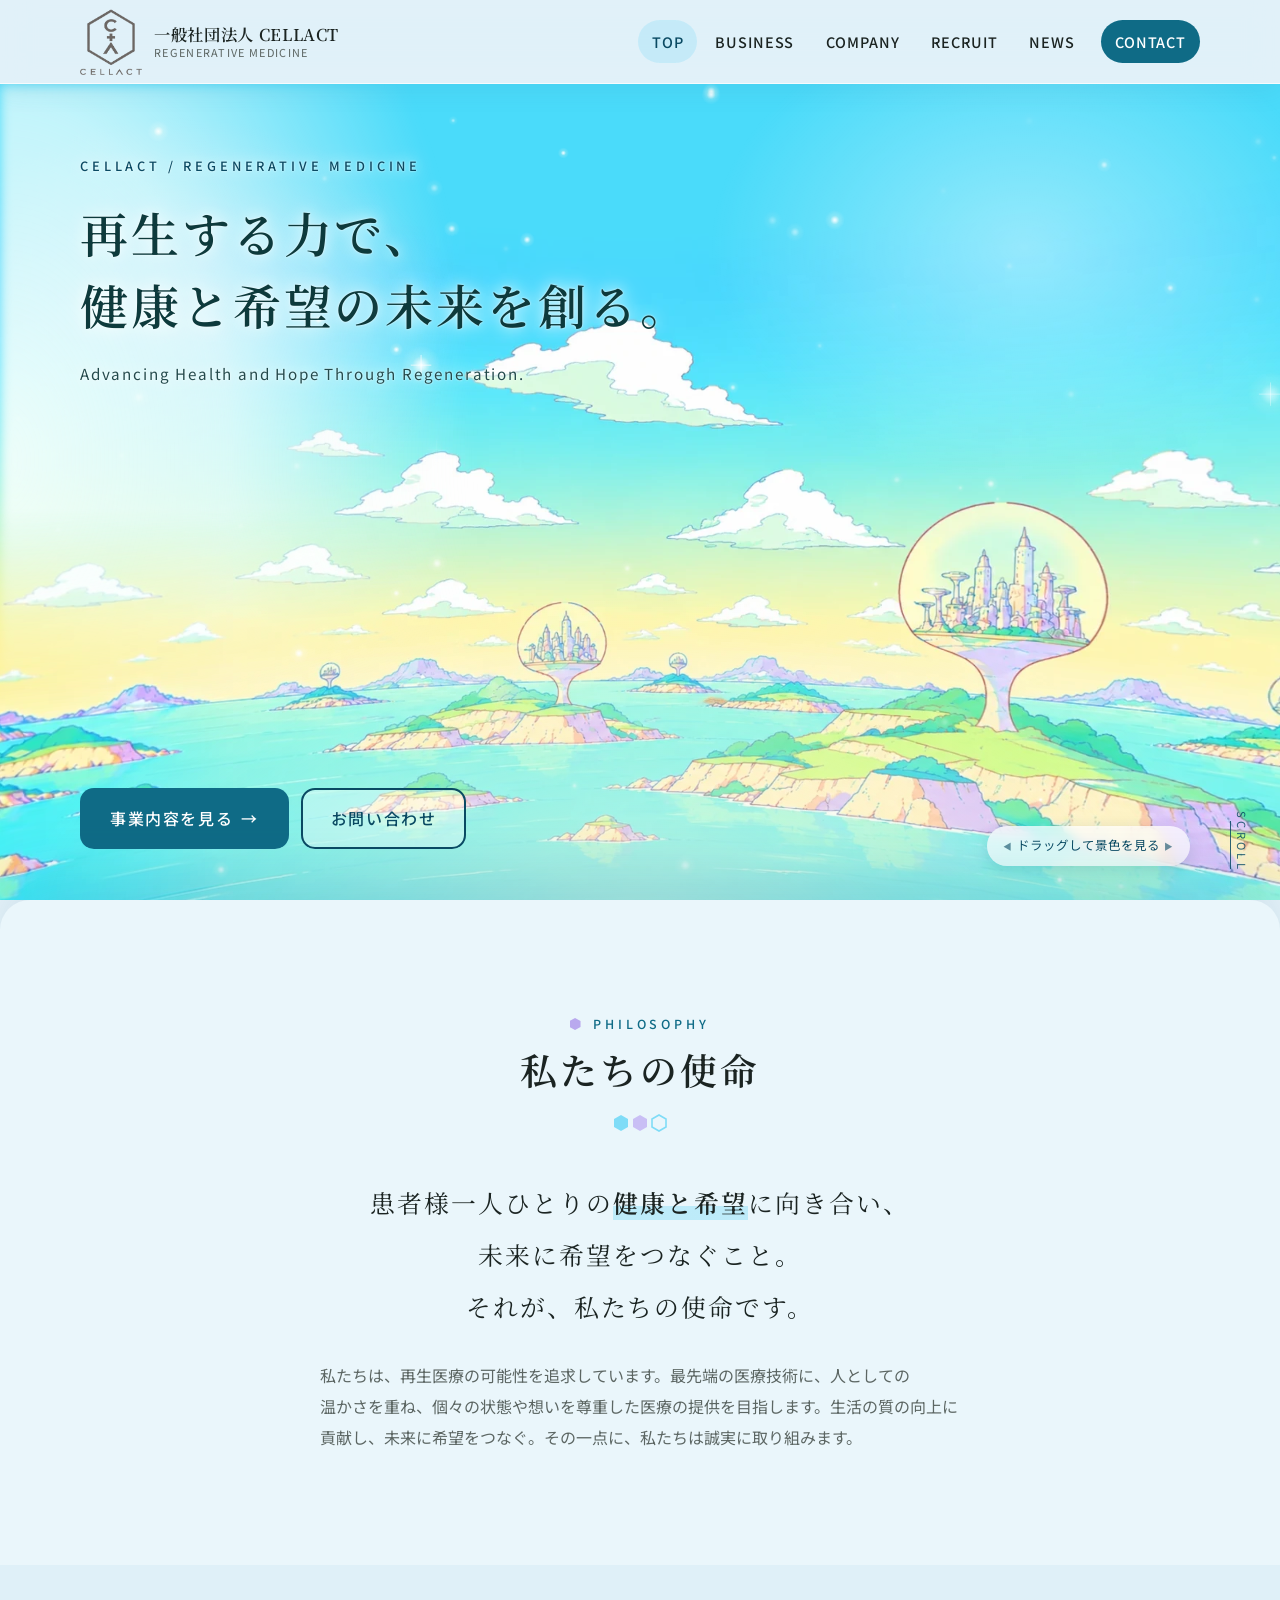
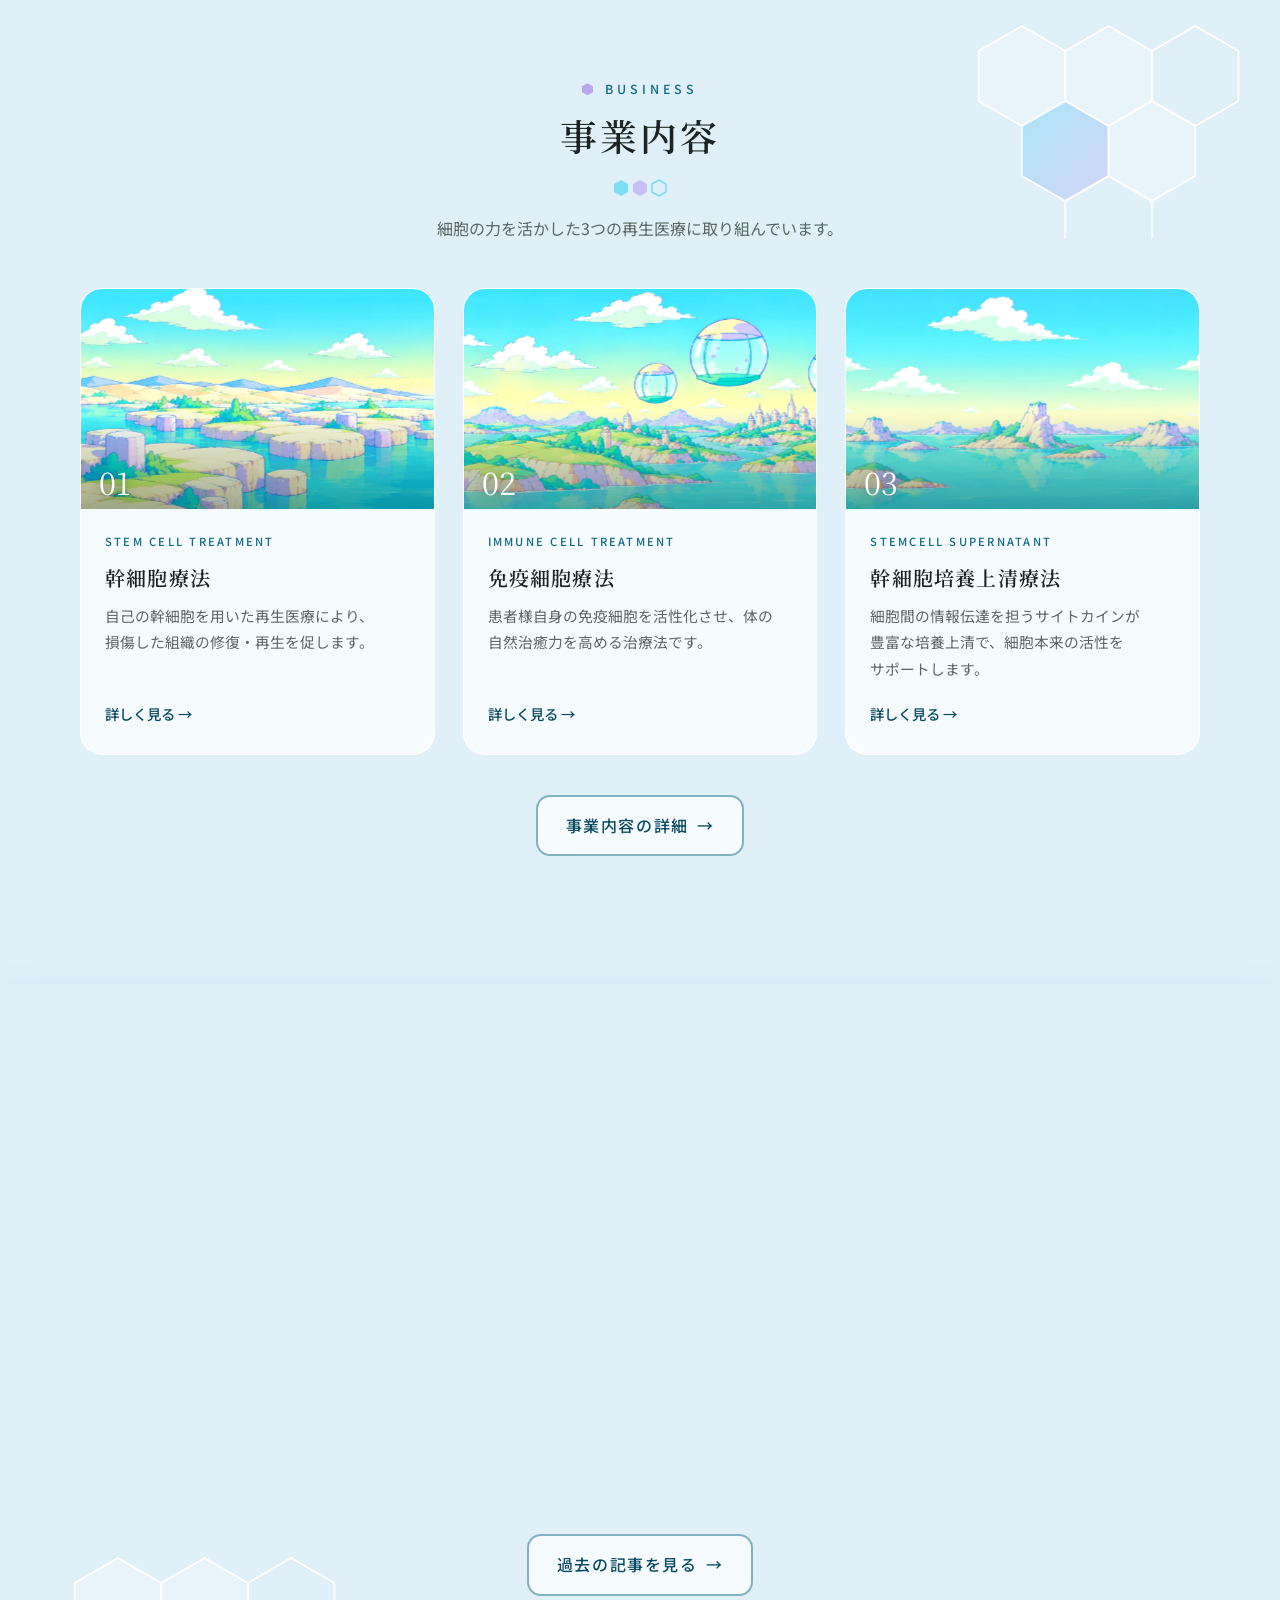
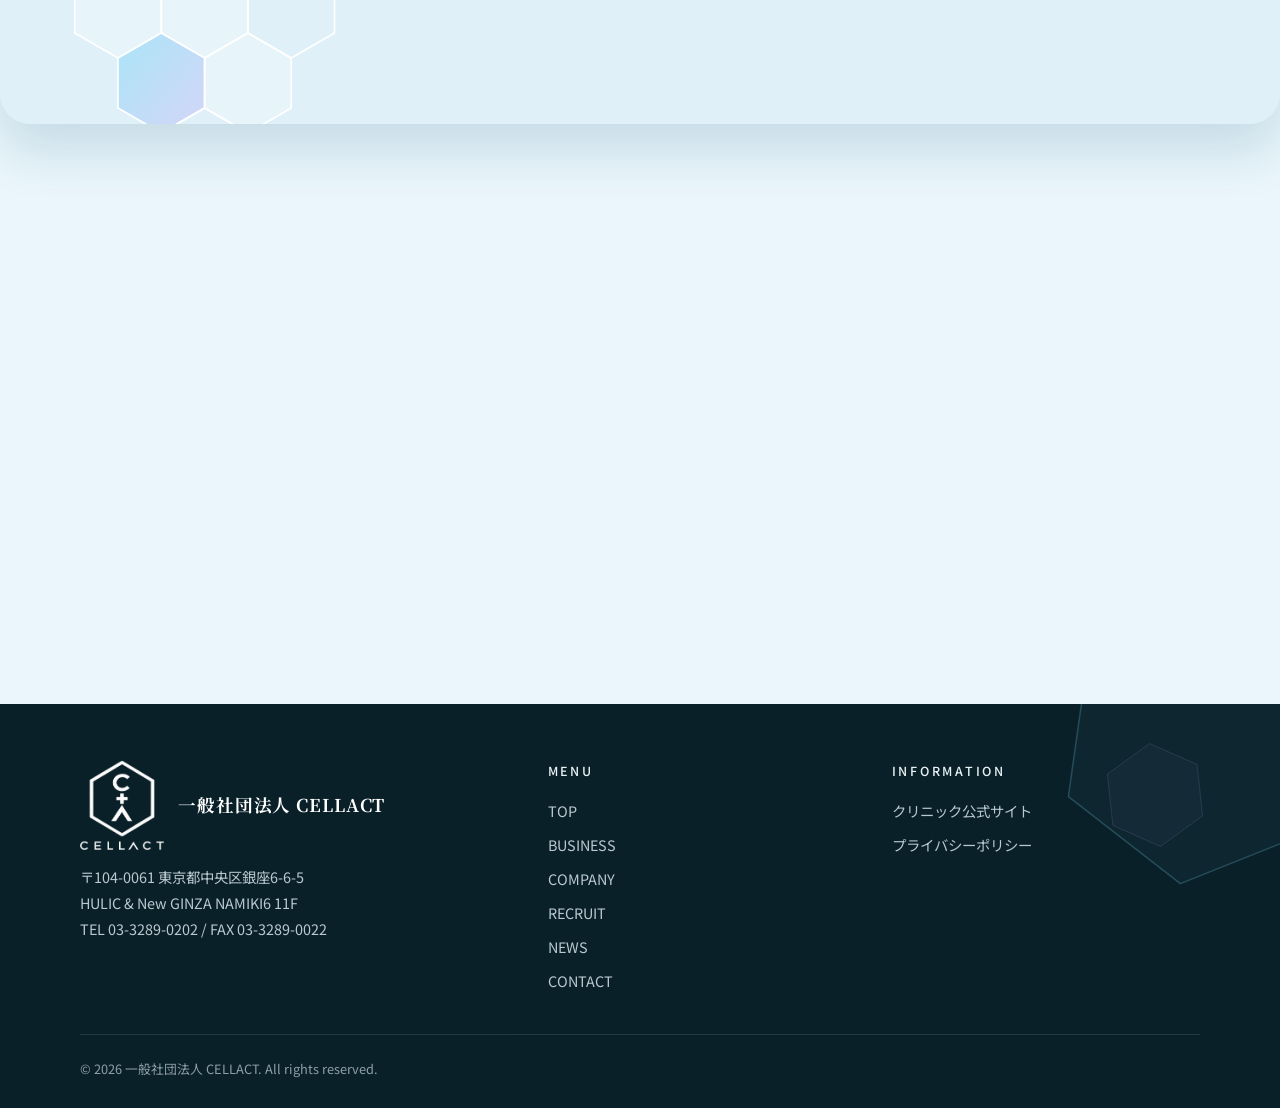
==== commit e4d5ee11: "LOCAL: three new 2400x800 service-card pictures Co-Authored-By: Claude Sonnet 5.5 <noreply@anthropic" ====
--- a/site/index.html
+++ b/site/index.html
@@ -19,7 +19,7 @@
 <link rel="preconnect" href="https://fonts.googleapis.com">
 <link rel="preconnect" href="https://fonts.gstatic.com" crossorigin>
 <link rel="stylesheet" href="https://fonts.googleapis.com/css2?family=Noto+Sans+JP:wght@400;500&amp;family=Noto+Serif+JP:wght@500;600&amp;display=swap">
-<link rel="stylesheet" href="styles.css?v=1792829221">
+<link rel="stylesheet" href="styles.css?v=1792829705">
 <script>document.documentElement.classList.add('js')</script>
 <script type="application/ld+json">{"@context":"https://schema.org","@type":"Organization","name":"一般社団法人 CELLACT","url":"https://n2cellact.or.jp/","logo":"https://n2cellact.or.jp/images/cellact_logo.png?v=151","telephone":"+81-3-3289-0202","email":"info@cellact.org","address":{"@type":"PostalAddress","postalCode":"104-0061","addressRegion":"東京都","addressLocality":"中央区","streetAddress":"銀座6-6-5 HULIC & New GINZA NAMIKI6 11F","addressCountry":"JP"}}</script>
 </head>
@@ -56,11 +56,11 @@
 <section class="section tint" id="business"><div class="container">
 <div class="section-head center reveal"><p class="eyebrow">BUSINESS</p><h2 class="section-title">事業内容</h2><p class="lead">細胞の力を活かした3つの再生医療に取り組んでいます。</p></div>
 <div class="service-list"><article class="service-card reveal"><a href="business.html#stem" style="text-decoration:none;color:inherit;display:flex;flex-direction:column;flex:1">
-<div class="thumb"><img src="images/cellact_stem.webp?v=4" alt="" loading="lazy" width="1500" height="857" data-pan></div>
+<div class="thumb"><img src="images/cellact_stem.webp?v=5" alt="" loading="lazy" width="1500" height="857" data-pan></div>
 <div class="body"><span class="en">STEM CELL TREATMENT</span><h3>幹細胞療法</h3><p>自己の幹細胞を用いた再生医療により、損傷した組織の修復・再生を促します。</p><span class="more" style="color:var(--teal-deep)">詳しく見る</span></div></a></article><article class="service-card reveal"><a href="business.html#immune" style="text-decoration:none;color:inherit;display:flex;flex-direction:column;flex:1">
-<div class="thumb"><img src="images/cellact_immune.webp?v=3" alt="" loading="lazy" width="1500" height="857" data-pan></div>
+<div class="thumb"><img src="images/cellact_immune.webp?v=4" alt="" loading="lazy" width="1500" height="857" data-pan></div>
 <div class="body"><span class="en">IMMUNE CELL TREATMENT</span><h3>免疫細胞療法</h3><p>患者様自身の免疫細胞を活性化させ、体の自然治癒力を高める治療法です。</p><span class="more" style="color:var(--teal-deep)">詳しく見る</span></div></a></article><article class="service-card reveal"><a href="business.html#super" style="text-decoration:none;color:inherit;display:flex;flex-direction:column;flex:1">
-<div class="thumb"><img src="images/cellact_super.webp?v=5" alt="" loading="lazy" width="1500" height="857" data-pan></div>
+<div class="thumb"><img src="images/cellact_super.webp?v=6" alt="" loading="lazy" width="1500" height="857" data-pan></div>
 <div class="body"><span class="en">STEMCELL SUPERNATANT</span><h3>幹細胞培養上清療法</h3><p>細胞間の情報伝達を担うサイトカインが豊富な培養上清で、細胞本来の活性をサポートします。</p><span class="more" style="color:var(--teal-deep)">詳しく見る</span></div></a></article></div>
 <p style="text-align:center;margin-top:40px"><a class="btn btn-line" href="business.html">事業内容の詳細 <span class="arrow" aria-hidden="true">→</span></a></p>
 </div></section>
@@ -96,6 +96,6 @@
 <div class="copy"><span>&copy; 2026 一般社団法人 CELLACT. All rights reserved.</span></div>
 </div>
 </footer>
-<script src="script.js?v=1792829221" defer></script>
+<script src="script.js?v=1792829705" defer></script>
 </body>
 </html>
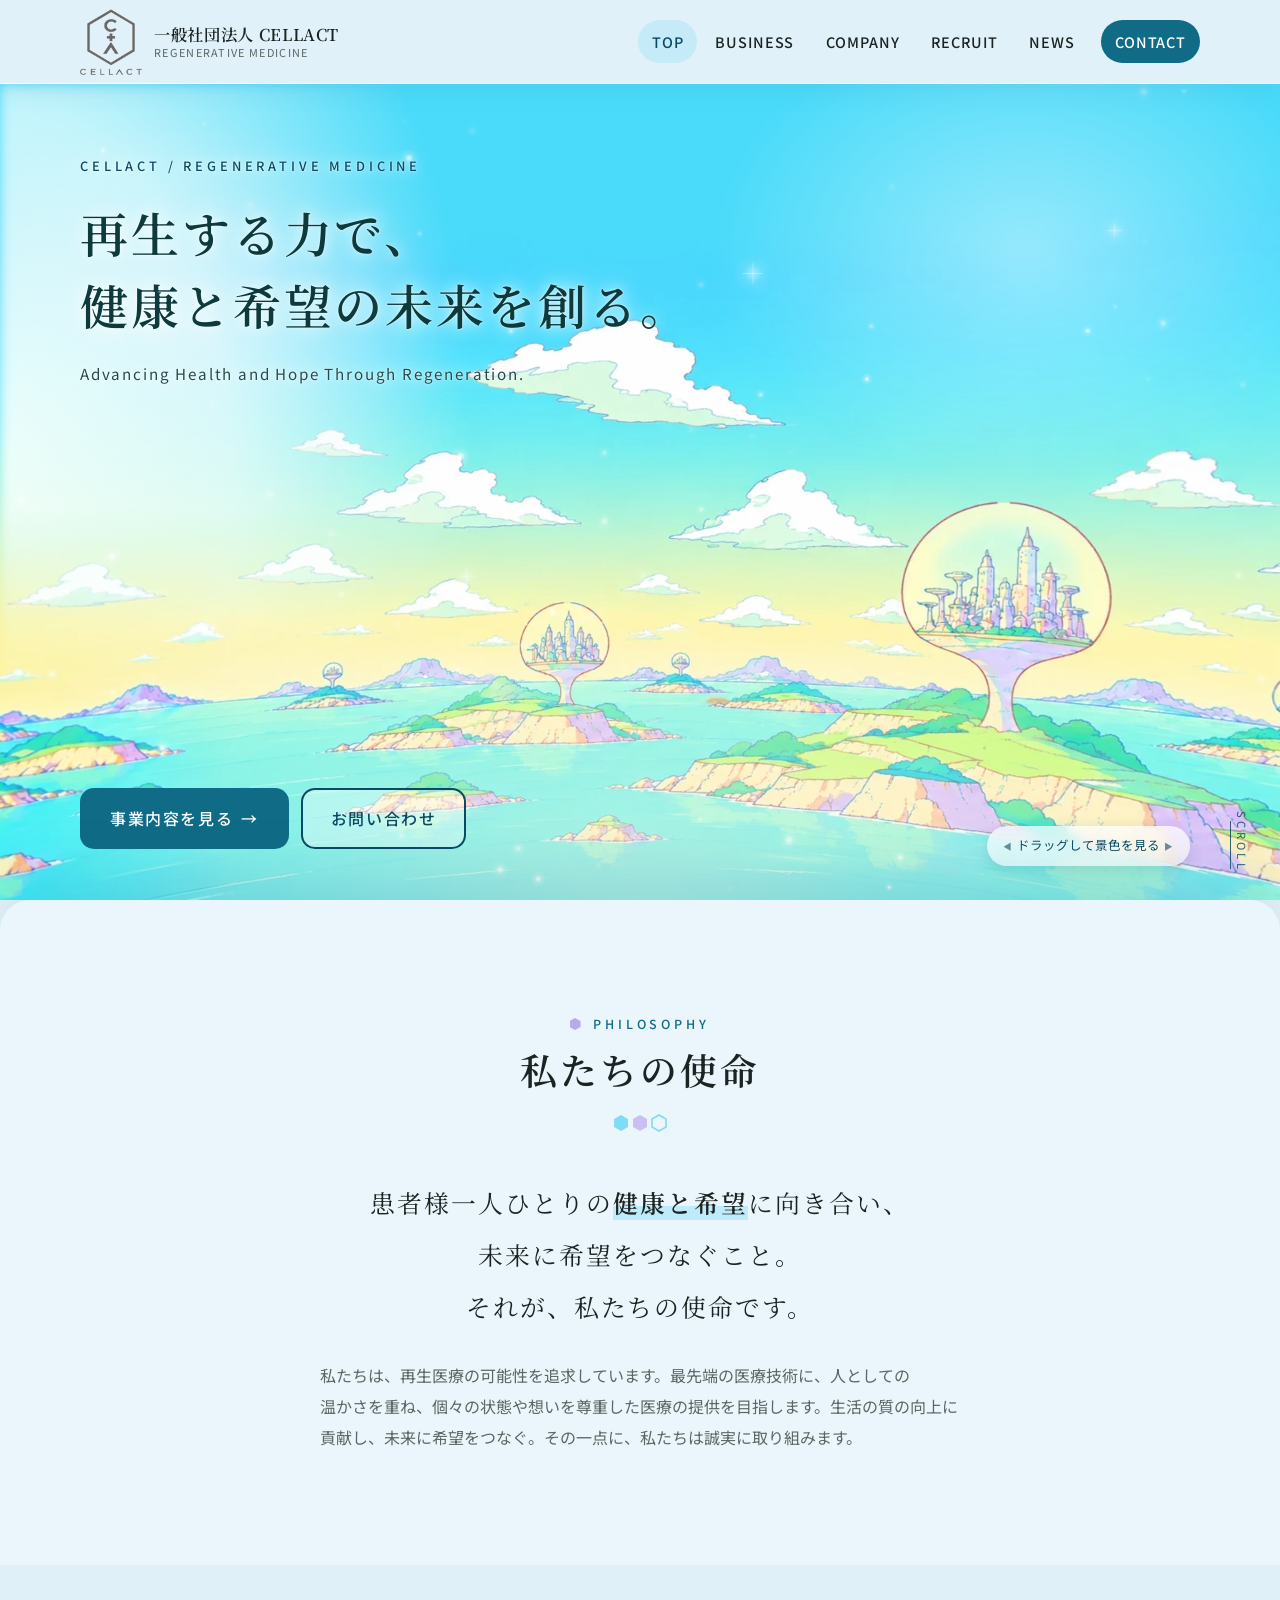
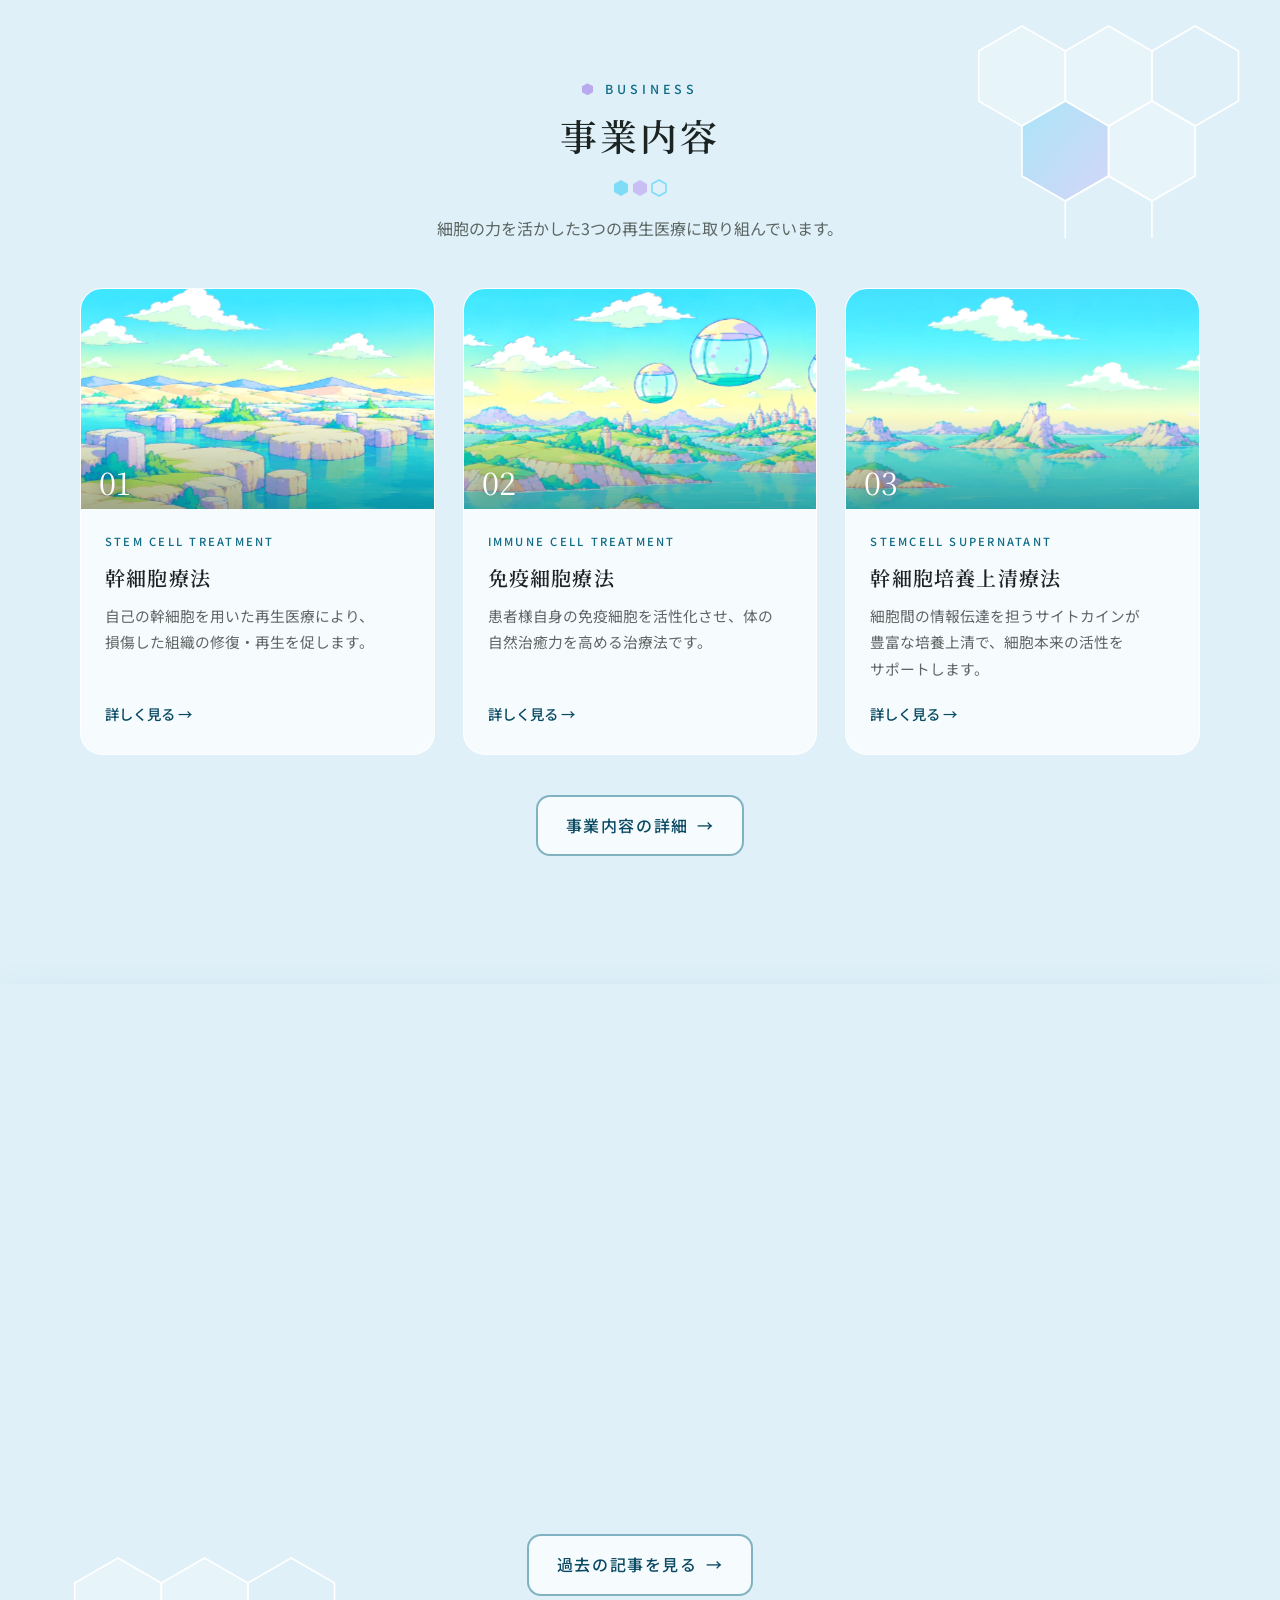
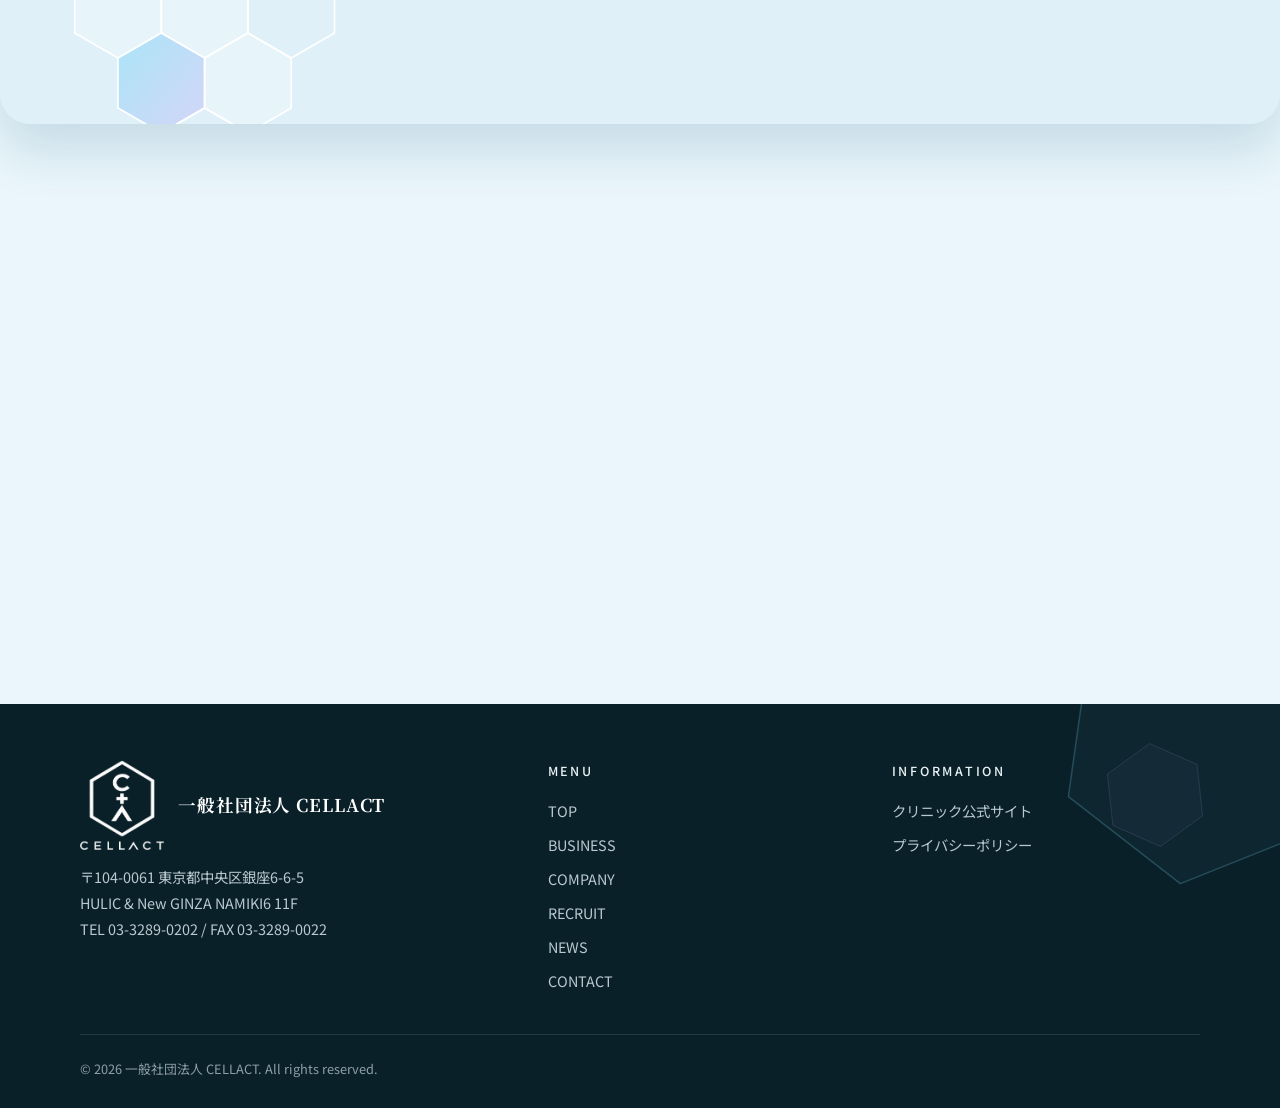
==== commit 9eea8563: "LOCAL: cards - thin hexagons like TOP, fewer, plus tinted fog patches Co-Authored-By: Claude Sonnet " ====
--- a/site/index.html
+++ b/site/index.html
@@ -19,7 +19,7 @@
 <link rel="preconnect" href="https://fonts.googleapis.com">
 <link rel="preconnect" href="https://fonts.gstatic.com" crossorigin>
 <link rel="stylesheet" href="https://fonts.googleapis.com/css2?family=Noto+Sans+JP:wght@400;500&amp;family=Noto+Serif+JP:wght@500;600&amp;display=swap">
-<link rel="stylesheet" href="styles.css?v=1792829705">
+<link rel="stylesheet" href="styles.css?v=1792829851">
 <script>document.documentElement.classList.add('js')</script>
 <script type="application/ld+json">{"@context":"https://schema.org","@type":"Organization","name":"一般社団法人 CELLACT","url":"https://n2cellact.or.jp/","logo":"https://n2cellact.or.jp/images/cellact_logo.png?v=151","telephone":"+81-3-3289-0202","email":"info@cellact.org","address":{"@type":"PostalAddress","postalCode":"104-0061","addressRegion":"東京都","addressLocality":"中央区","streetAddress":"銀座6-6-5 HULIC & New GINZA NAMIKI6 11F","addressCountry":"JP"}}</script>
 </head>
@@ -96,6 +96,6 @@
 <div class="copy"><span>&copy; 2026 一般社団法人 CELLACT. All rights reserved.</span></div>
 </div>
 </footer>
-<script src="script.js?v=1792829705" defer></script>
+<script src="script.js?v=1792829851" defer></script>
 </body>
 </html>
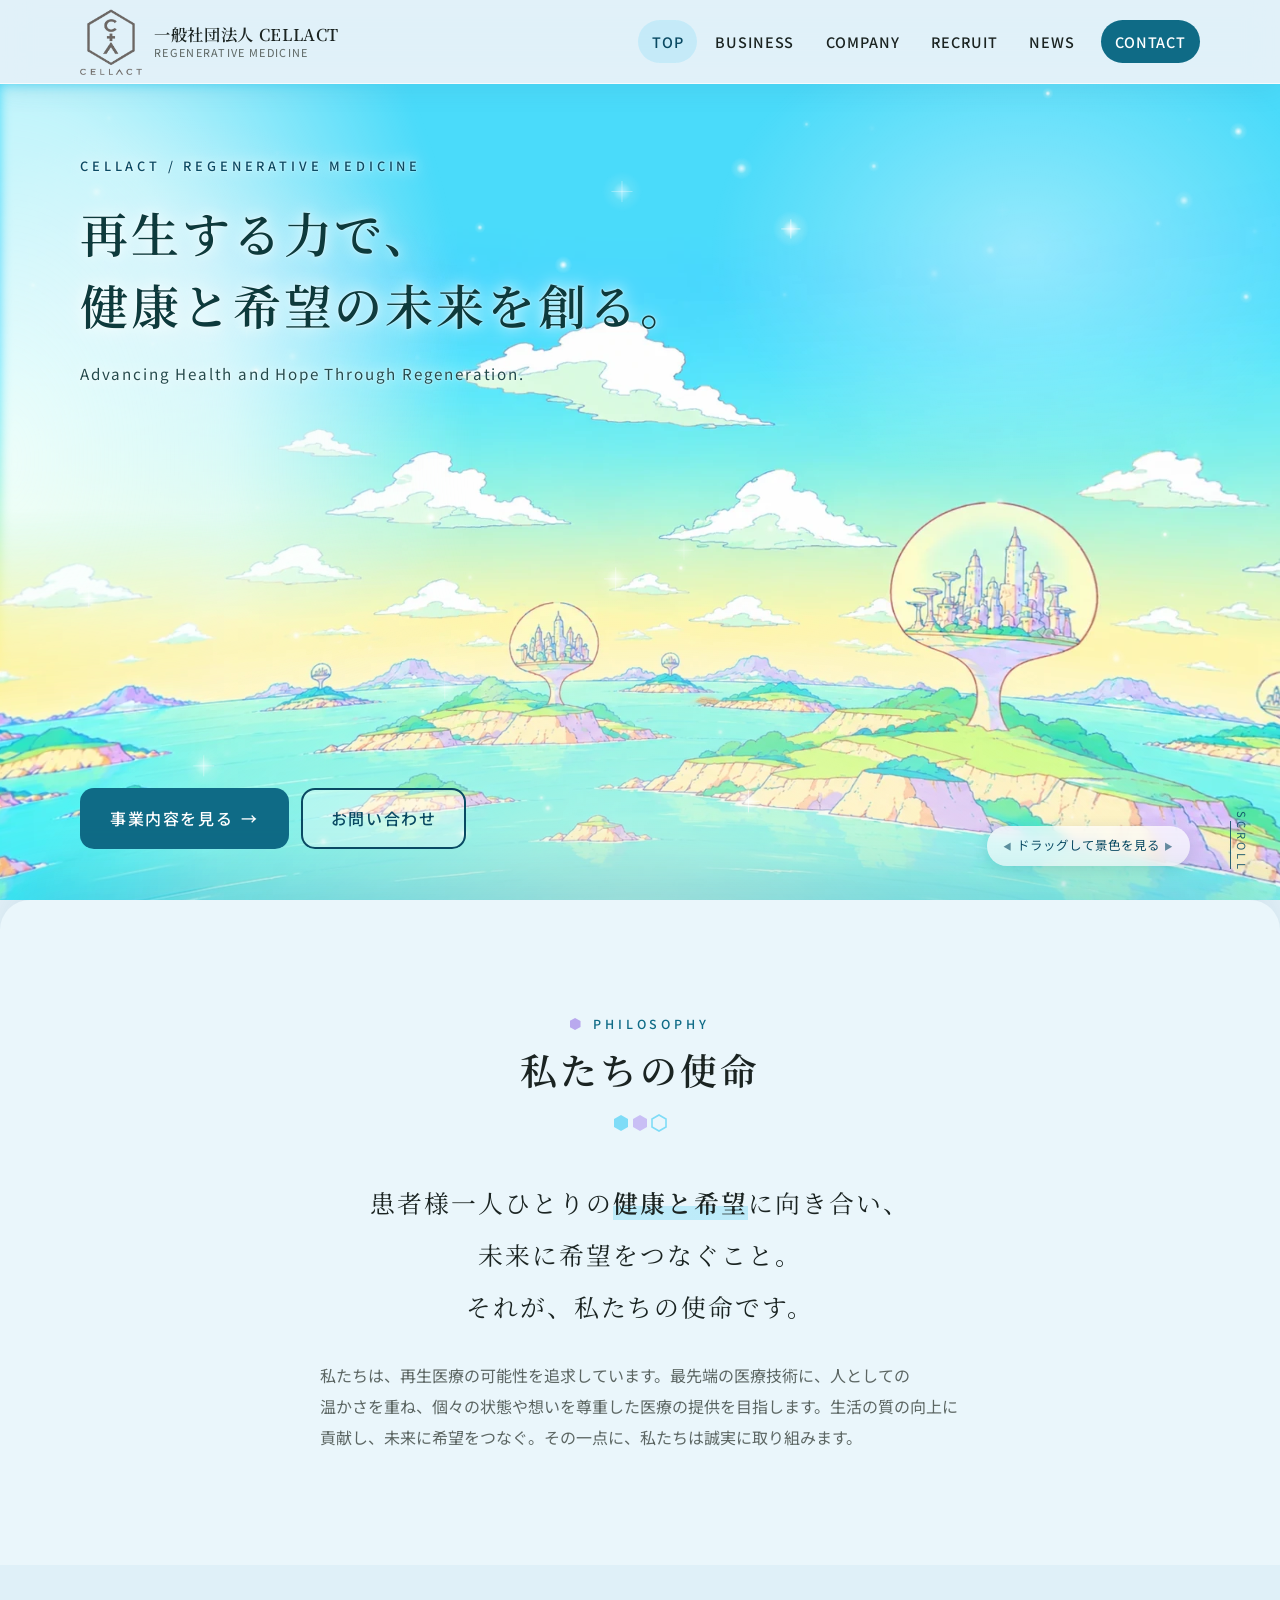
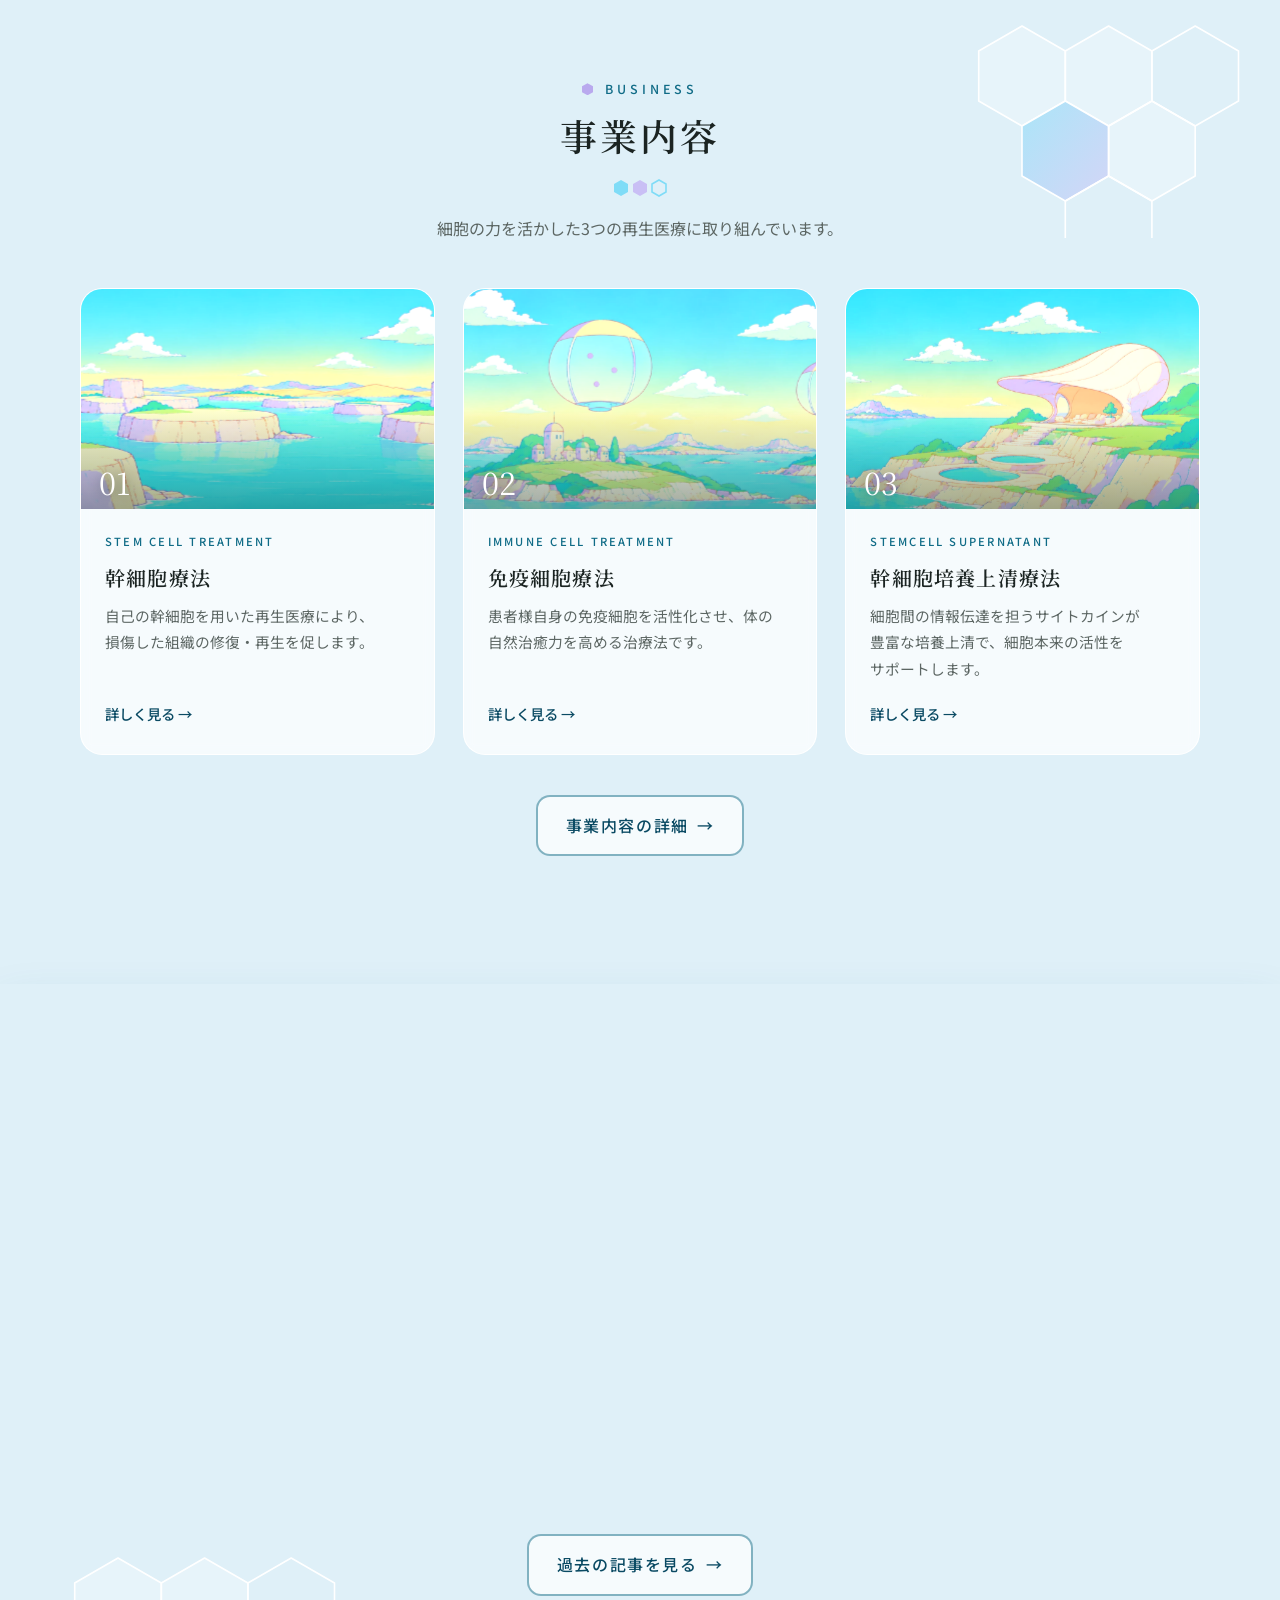
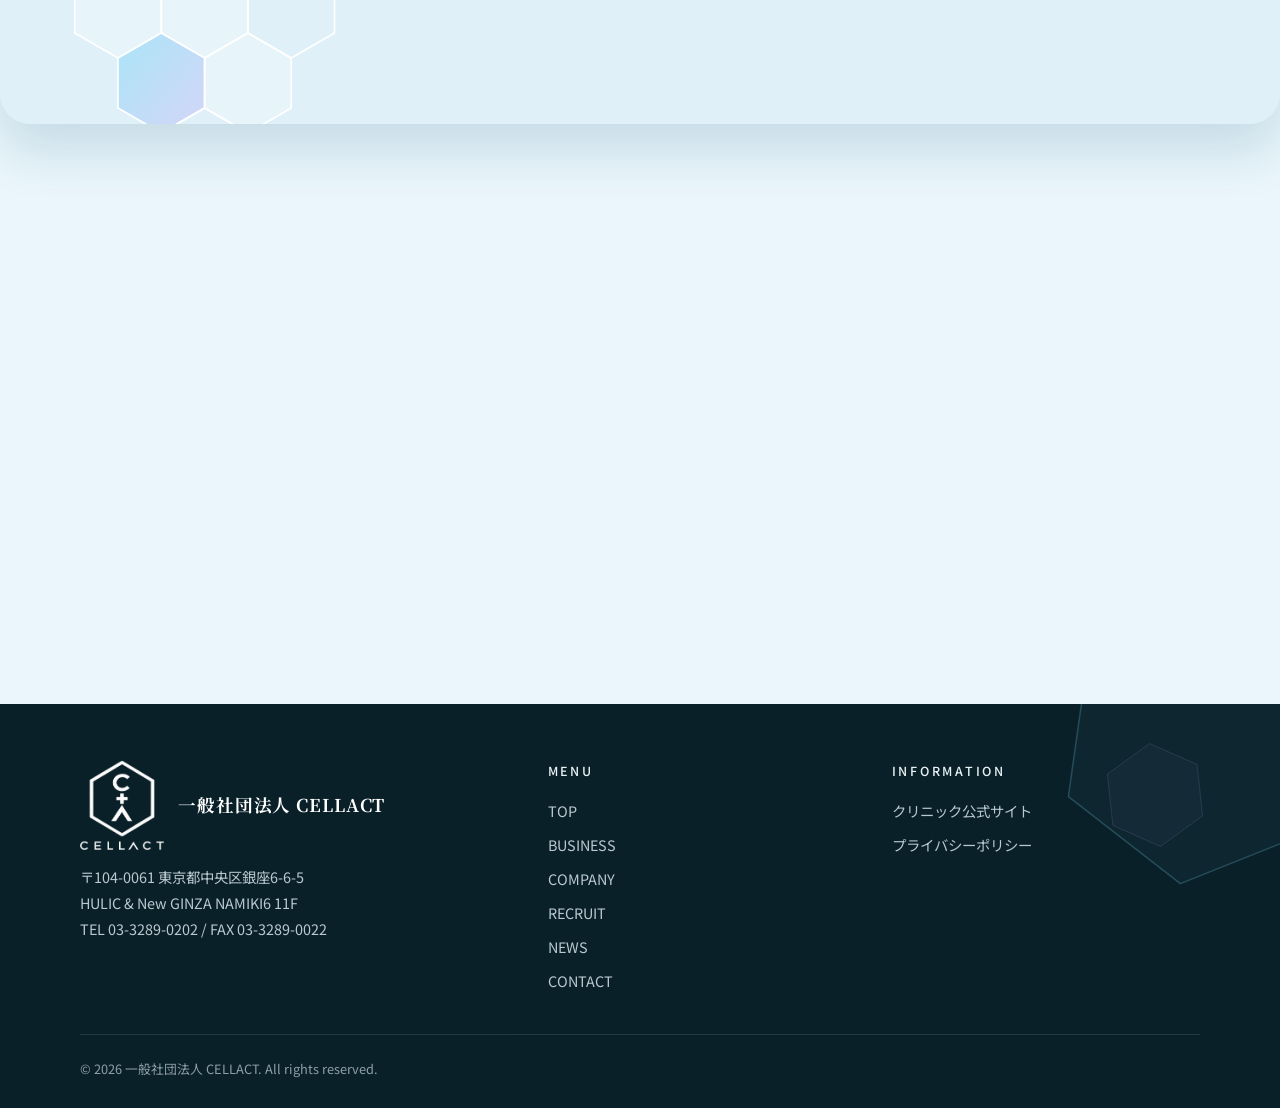
==== commit fe526912: "LOCAL: service cards v2 art; immune range moved to the left half (big capsule + city) Co-Authored-By" ====
--- a/site/index.html
+++ b/site/index.html
@@ -19,7 +19,7 @@
 <link rel="preconnect" href="https://fonts.googleapis.com">
 <link rel="preconnect" href="https://fonts.gstatic.com" crossorigin>
 <link rel="stylesheet" href="https://fonts.googleapis.com/css2?family=Noto+Sans+JP:wght@400;500&amp;family=Noto+Serif+JP:wght@500;600&amp;display=swap">
-<link rel="stylesheet" href="styles.css?v=1792829851">
+<link rel="stylesheet" href="styles.css?v=1792830192">
 <script>document.documentElement.classList.add('js')</script>
 <script type="application/ld+json">{"@context":"https://schema.org","@type":"Organization","name":"一般社団法人 CELLACT","url":"https://n2cellact.or.jp/","logo":"https://n2cellact.or.jp/images/cellact_logo.png?v=151","telephone":"+81-3-3289-0202","email":"info@cellact.org","address":{"@type":"PostalAddress","postalCode":"104-0061","addressRegion":"東京都","addressLocality":"中央区","streetAddress":"銀座6-6-5 HULIC & New GINZA NAMIKI6 11F","addressCountry":"JP"}}</script>
 </head>
@@ -56,11 +56,11 @@
 <section class="section tint" id="business"><div class="container">
 <div class="section-head center reveal"><p class="eyebrow">BUSINESS</p><h2 class="section-title">事業内容</h2><p class="lead">細胞の力を活かした3つの再生医療に取り組んでいます。</p></div>
 <div class="service-list"><article class="service-card reveal"><a href="business.html#stem" style="text-decoration:none;color:inherit;display:flex;flex-direction:column;flex:1">
-<div class="thumb"><img src="images/cellact_stem.webp?v=5" alt="" loading="lazy" width="1500" height="857" data-pan></div>
+<div class="thumb"><img src="images/cellact_stem.webp?v=6" alt="" loading="lazy" width="1500" height="857" data-pan></div>
 <div class="body"><span class="en">STEM CELL TREATMENT</span><h3>幹細胞療法</h3><p>自己の幹細胞を用いた再生医療により、損傷した組織の修復・再生を促します。</p><span class="more" style="color:var(--teal-deep)">詳しく見る</span></div></a></article><article class="service-card reveal"><a href="business.html#immune" style="text-decoration:none;color:inherit;display:flex;flex-direction:column;flex:1">
-<div class="thumb"><img src="images/cellact_immune.webp?v=4" alt="" loading="lazy" width="1500" height="857" data-pan></div>
+<div class="thumb"><img src="images/cellact_immune.webp?v=5" alt="" loading="lazy" width="1500" height="857" data-pan></div>
 <div class="body"><span class="en">IMMUNE CELL TREATMENT</span><h3>免疫細胞療法</h3><p>患者様自身の免疫細胞を活性化させ、体の自然治癒力を高める治療法です。</p><span class="more" style="color:var(--teal-deep)">詳しく見る</span></div></a></article><article class="service-card reveal"><a href="business.html#super" style="text-decoration:none;color:inherit;display:flex;flex-direction:column;flex:1">
-<div class="thumb"><img src="images/cellact_super.webp?v=6" alt="" loading="lazy" width="1500" height="857" data-pan></div>
+<div class="thumb"><img src="images/cellact_super.webp?v=7" alt="" loading="lazy" width="1500" height="857" data-pan></div>
 <div class="body"><span class="en">STEMCELL SUPERNATANT</span><h3>幹細胞培養上清療法</h3><p>細胞間の情報伝達を担うサイトカインが豊富な培養上清で、細胞本来の活性をサポートします。</p><span class="more" style="color:var(--teal-deep)">詳しく見る</span></div></a></article></div>
 <p style="text-align:center;margin-top:40px"><a class="btn btn-line" href="business.html">事業内容の詳細 <span class="arrow" aria-hidden="true">→</span></a></p>
 </div></section>
@@ -96,6 +96,6 @@
 <div class="copy"><span>&copy; 2026 一般社団法人 CELLACT. All rights reserved.</span></div>
 </div>
 </footer>
-<script src="script.js?v=1792829851" defer></script>
+<script src="script.js?v=1792830192" defer></script>
 </body>
 </html>
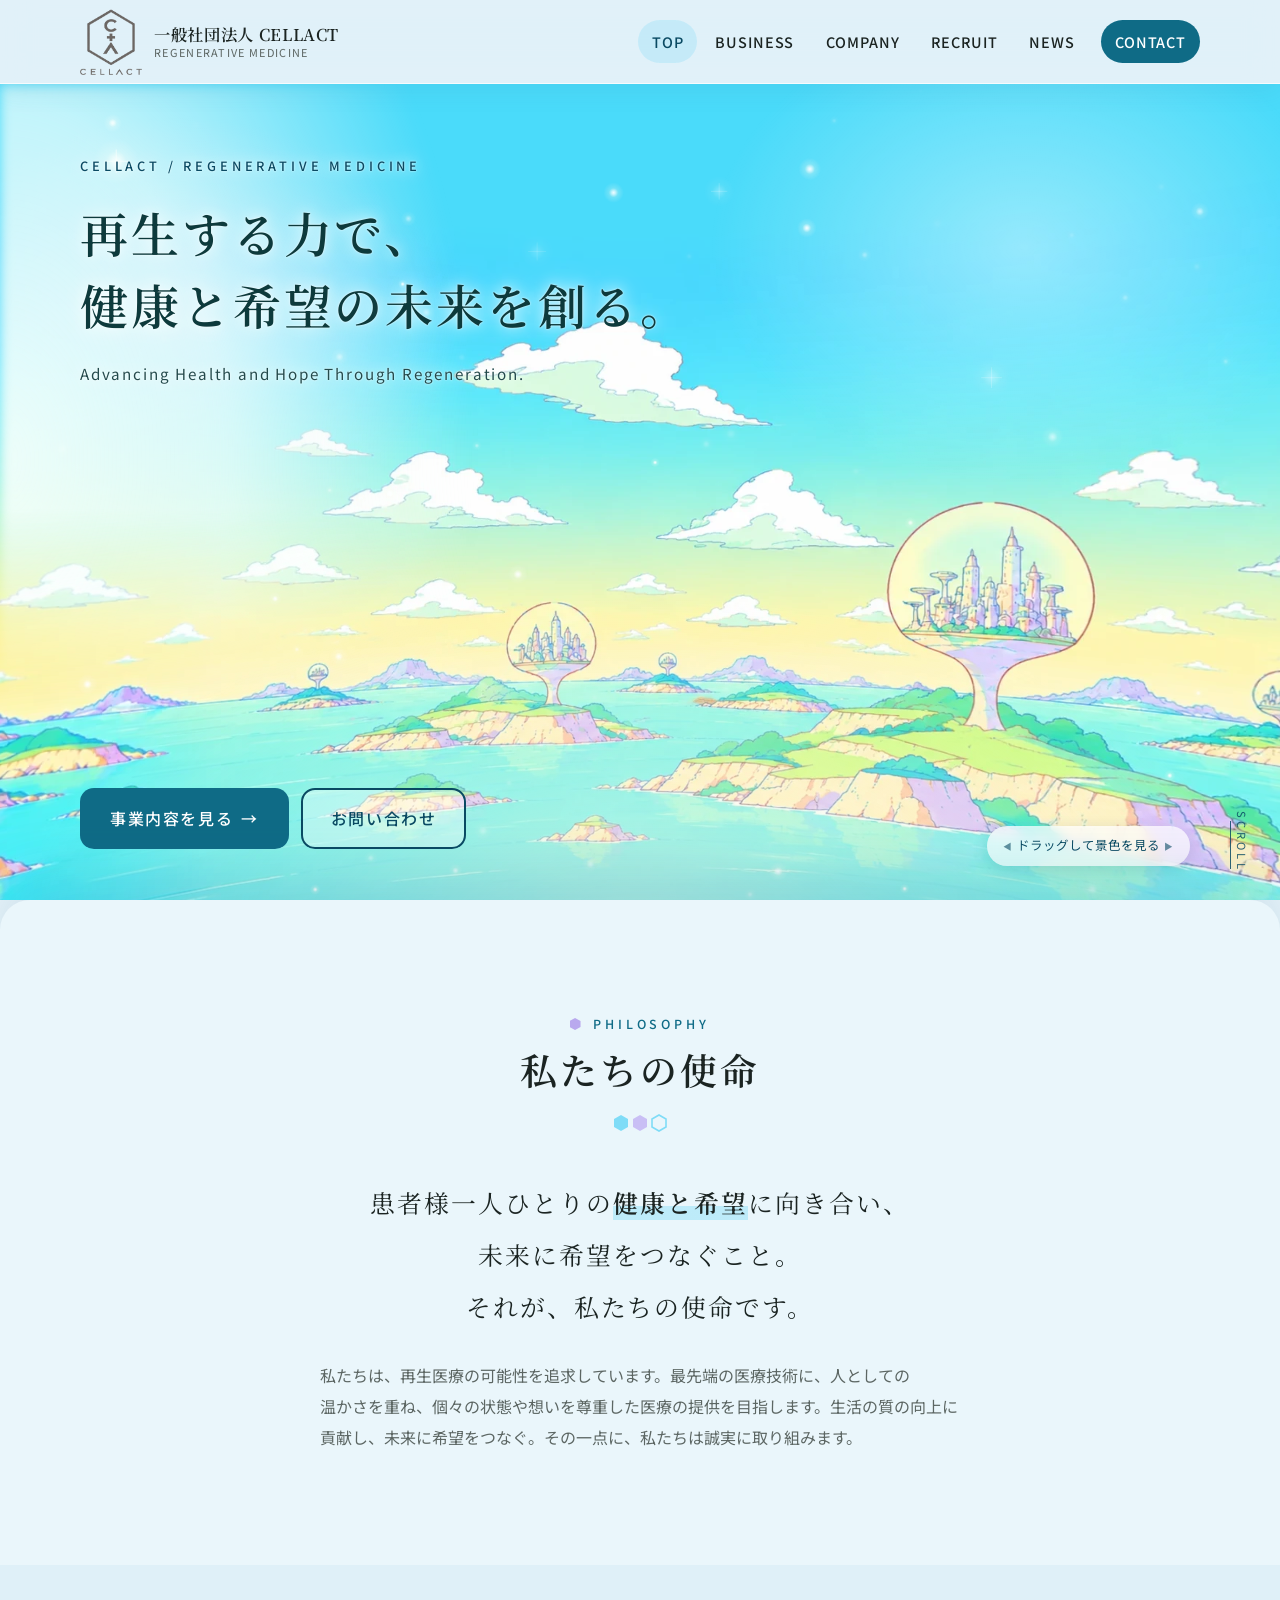
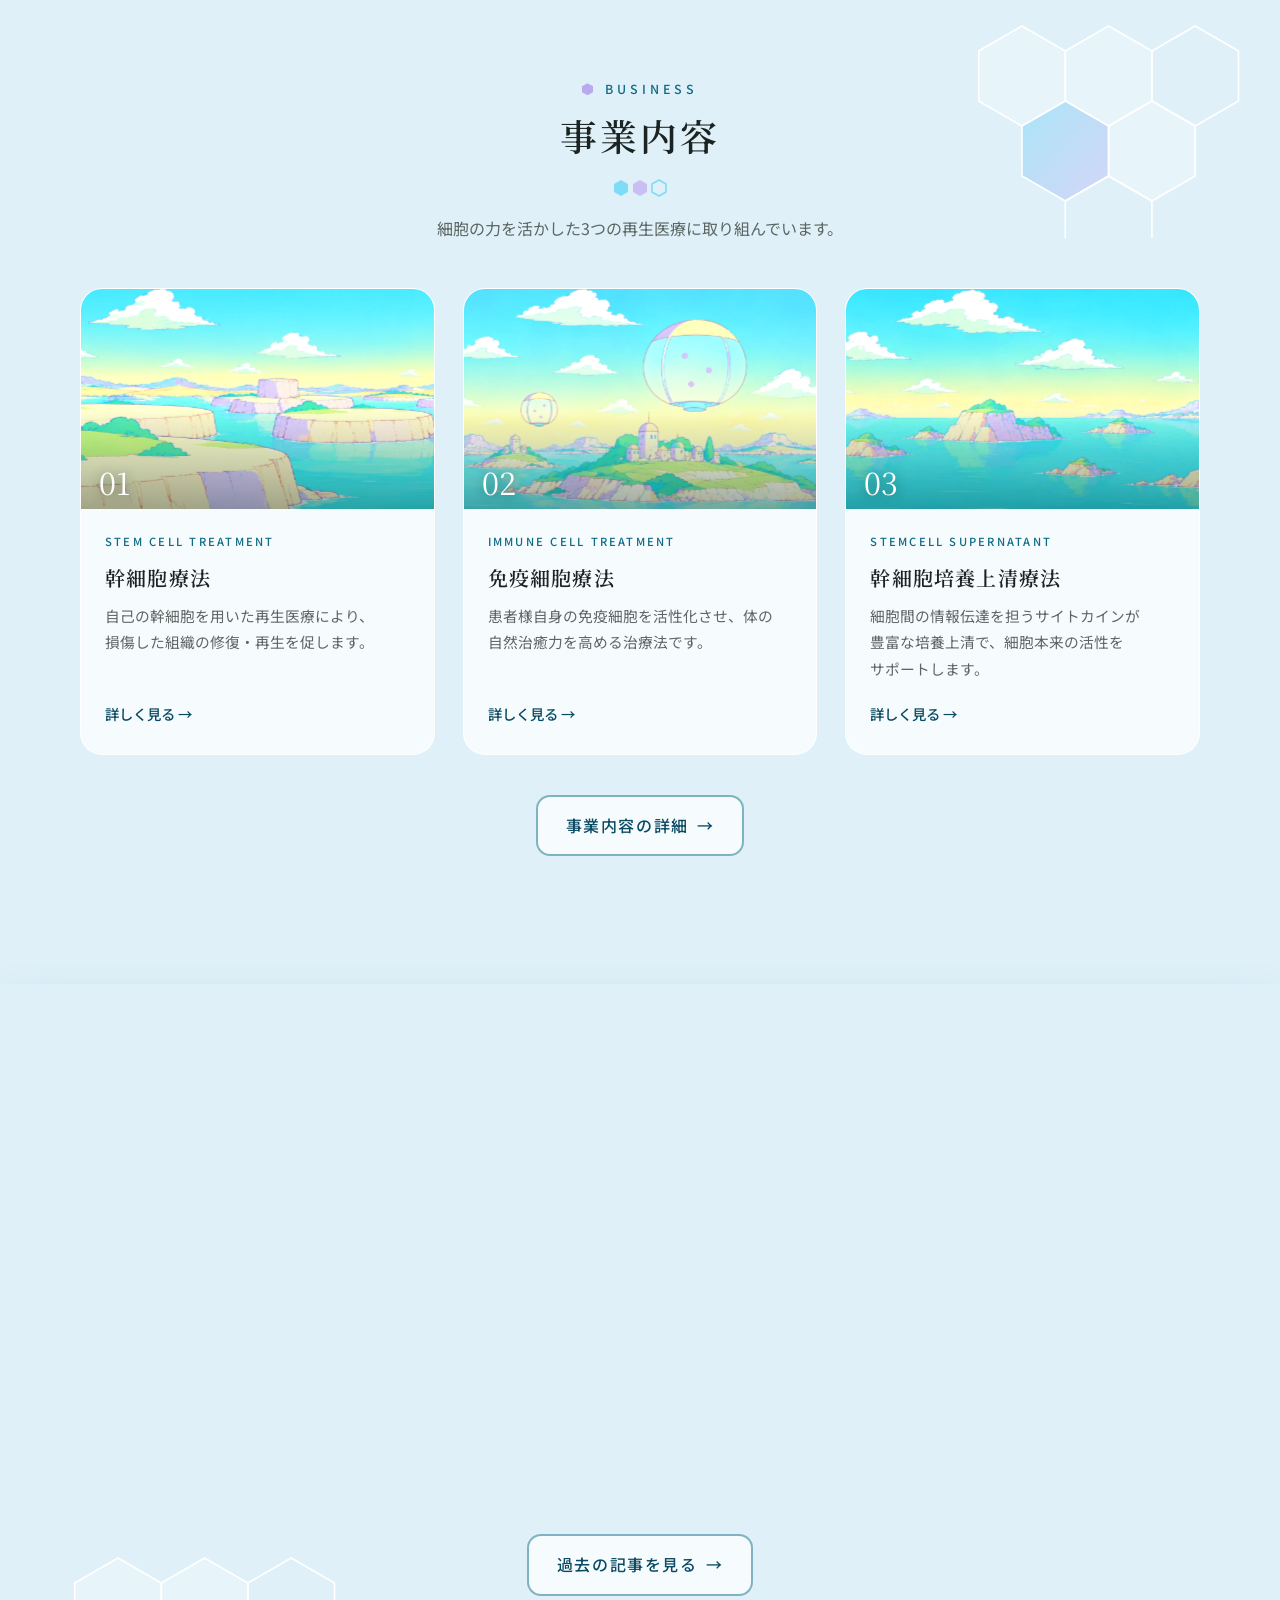
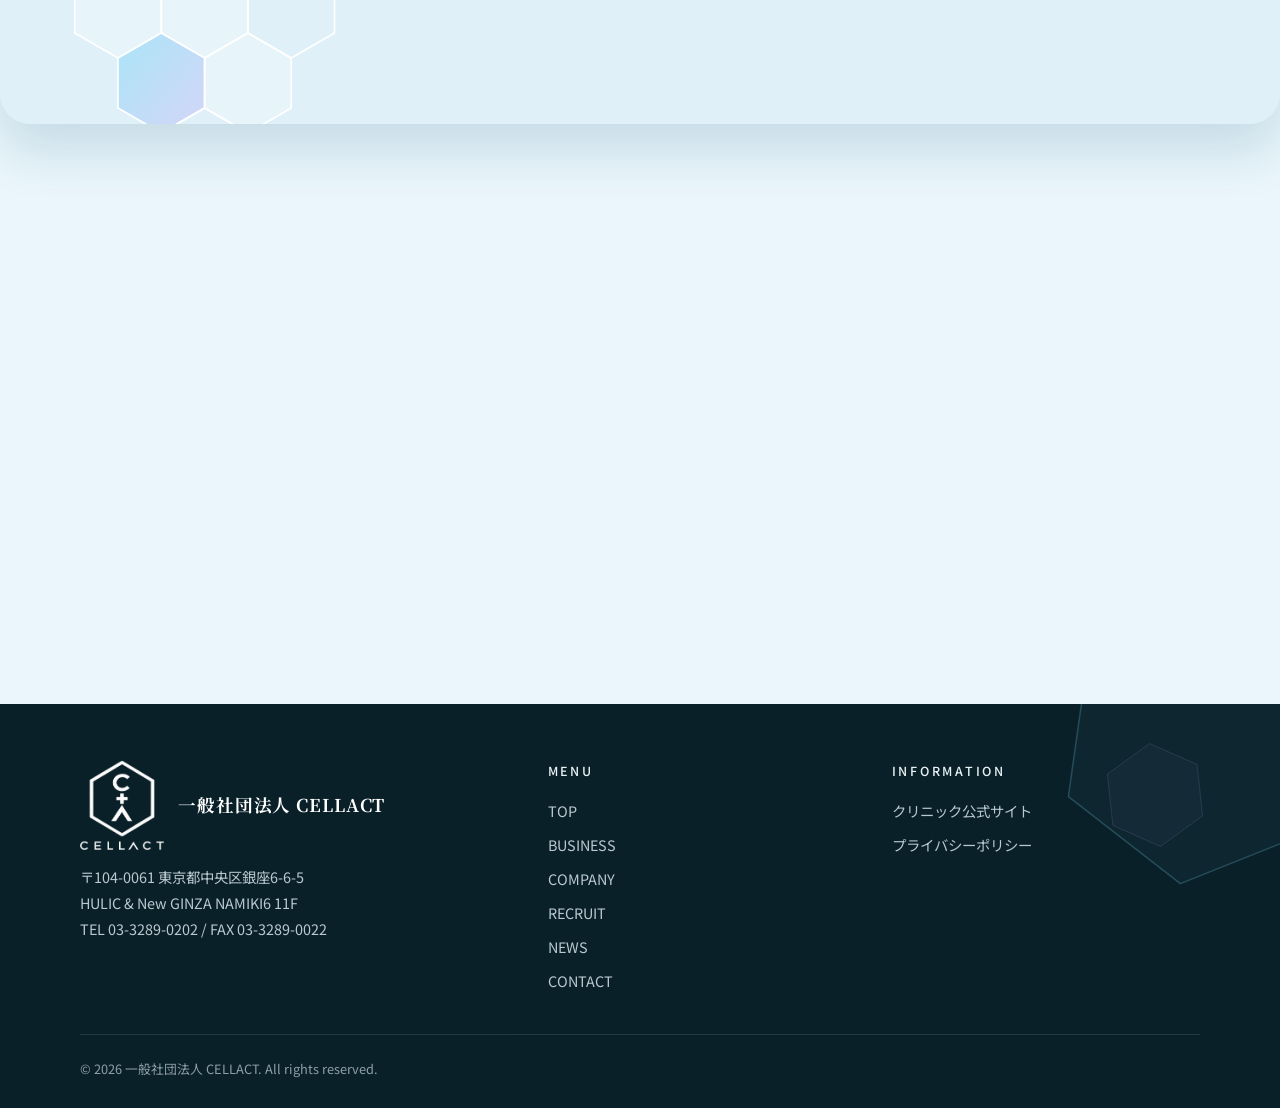
==== commit b593f895: "LOCAL: new contact-band background (arch bridges 2400x600) Co-Authored-By: Claude Sonnet 5.5 <norepl" ====
--- a/site/index.html
+++ b/site/index.html
@@ -19,7 +19,7 @@
 <link rel="preconnect" href="https://fonts.googleapis.com">
 <link rel="preconnect" href="https://fonts.gstatic.com" crossorigin>
 <link rel="stylesheet" href="https://fonts.googleapis.com/css2?family=Noto+Sans+JP:wght@400;500&amp;family=Noto+Serif+JP:wght@500;600&amp;display=swap">
-<link rel="stylesheet" href="styles.css?v=1792830192">
+<link rel="stylesheet" href="styles.css?v=1792830557">
 <script>document.documentElement.classList.add('js')</script>
 <script type="application/ld+json">{"@context":"https://schema.org","@type":"Organization","name":"一般社団法人 CELLACT","url":"https://n2cellact.or.jp/","logo":"https://n2cellact.or.jp/images/cellact_logo.png?v=151","telephone":"+81-3-3289-0202","email":"info@cellact.org","address":{"@type":"PostalAddress","postalCode":"104-0061","addressRegion":"東京都","addressLocality":"中央区","streetAddress":"銀座6-6-5 HULIC & New GINZA NAMIKI6 11F","addressCountry":"JP"}}</script>
 </head>
@@ -72,7 +72,7 @@
 </div></section>
 
 <section class="section cta under">
-<div class="cta-bg" aria-hidden="true"><img src="images/band_arches.webp" alt="" loading="lazy"></div>
+<div class="cta-bg" aria-hidden="true"><img src="images/band_arches.webp?v=2" alt="" loading="lazy"></div>
 <div class="container reveal">
 <p class="eyebrow" style="color:#fff;opacity:.85">CONTACT</p>
 <h2 class="section-title">まずはお気軽にご相談ください</h2>
@@ -96,6 +96,6 @@
 <div class="copy"><span>&copy; 2026 一般社団法人 CELLACT. All rights reserved.</span></div>
 </div>
 </footer>
-<script src="script.js?v=1792830192" defer></script>
+<script src="script.js?v=1792830557" defer></script>
 </body>
 </html>
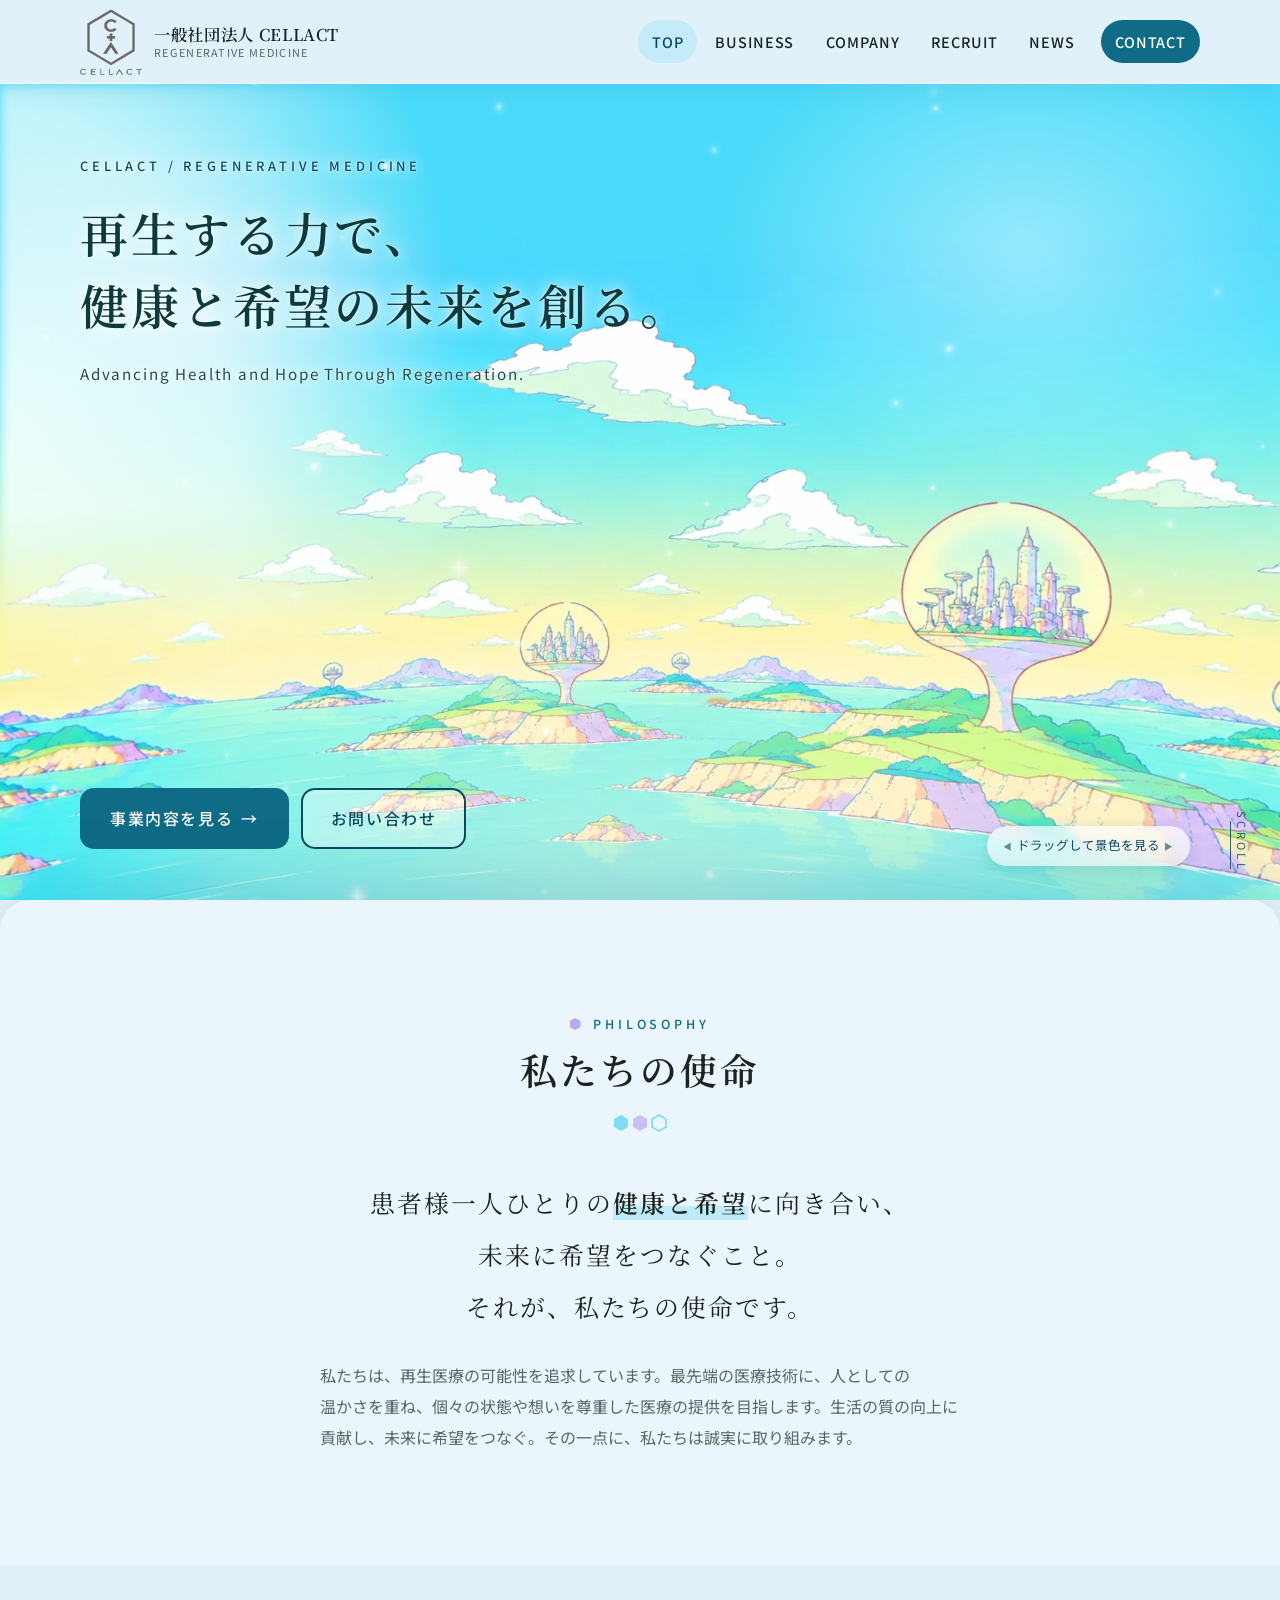
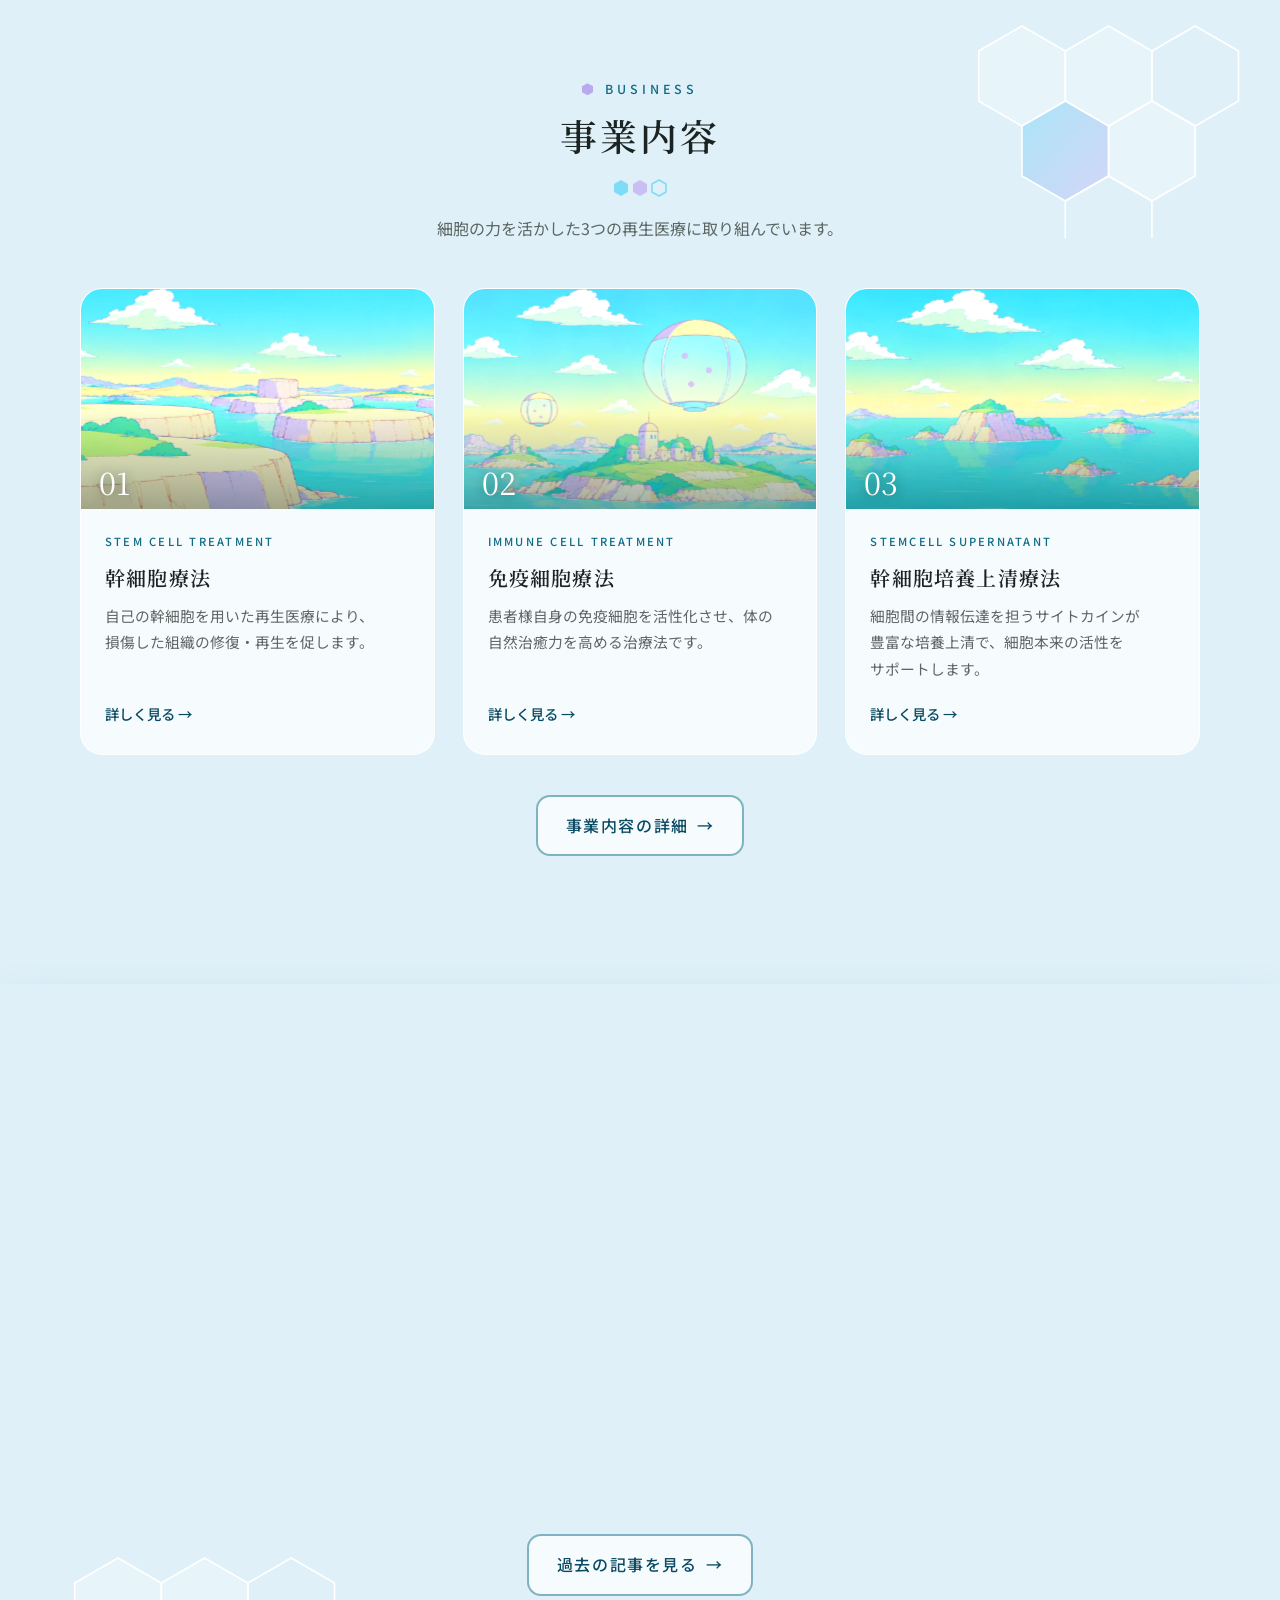
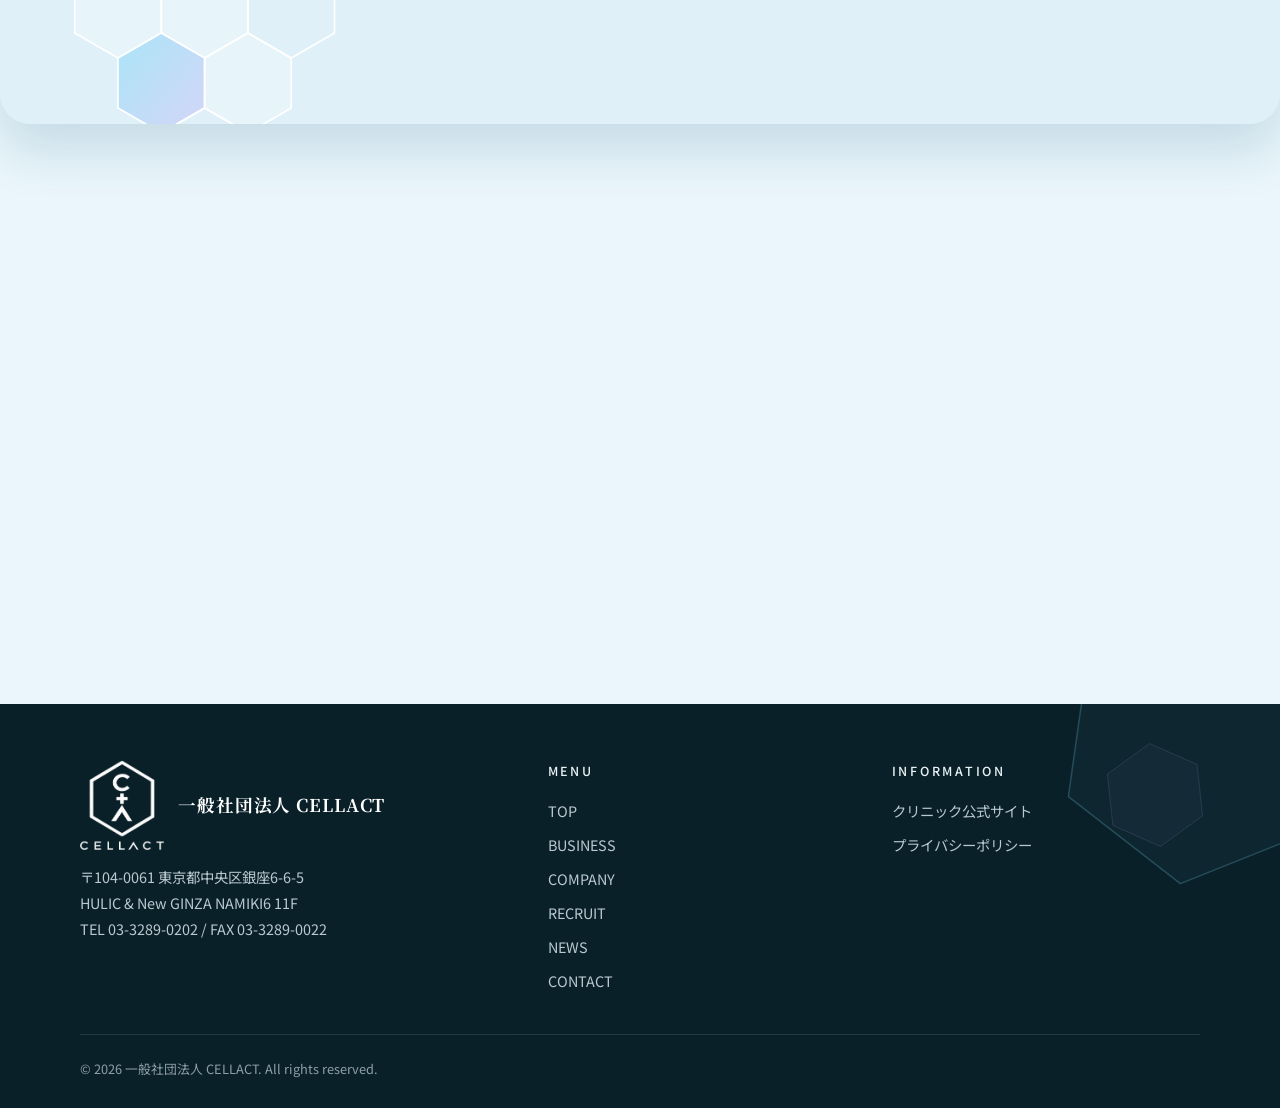
==== commit 5ab9fbd0: "LOCAL: phone logo section order - heading, logo card, then the explanation Co-Authored-By: Claude So" ====
--- a/site/index.html
+++ b/site/index.html
@@ -19,7 +19,7 @@
 <link rel="preconnect" href="https://fonts.googleapis.com">
 <link rel="preconnect" href="https://fonts.gstatic.com" crossorigin>
 <link rel="stylesheet" href="https://fonts.googleapis.com/css2?family=Noto+Sans+JP:wght@400;500&amp;family=Noto+Serif+JP:wght@500;600&amp;display=swap">
-<link rel="stylesheet" href="styles.css?v=1792830557">
+<link rel="stylesheet" href="styles.css?v=1792831023">
 <script>document.documentElement.classList.add('js')</script>
 <script type="application/ld+json">{"@context":"https://schema.org","@type":"Organization","name":"一般社団法人 CELLACT","url":"https://n2cellact.or.jp/","logo":"https://n2cellact.or.jp/images/cellact_logo.png?v=151","telephone":"+81-3-3289-0202","email":"info@cellact.org","address":{"@type":"PostalAddress","postalCode":"104-0061","addressRegion":"東京都","addressLocality":"中央区","streetAddress":"銀座6-6-5 HULIC & New GINZA NAMIKI6 11F","addressCountry":"JP"}}</script>
 </head>
@@ -96,6 +96,6 @@
 <div class="copy"><span>&copy; 2026 一般社団法人 CELLACT. All rights reserved.</span></div>
 </div>
 </footer>
-<script src="script.js?v=1792830557" defer></script>
+<script src="script.js?v=1792831023" defer></script>
 </body>
 </html>
--- a/site/styles.css
+++ b/site/styles.css
@@ -468,7 +468,7 @@
 .lm-legend dt { font-family: var(--serif); font-size: 1.15rem; color: var(--teal-deep); letter-spacing: .06em; }
 .lm-legend dd { margin: 0; color: var(--ink-soft); font-size: .96rem; line-height: 1.8; }
 .info-wrap img { object-position: 62% 50%; }
-@media (max-width: 820px) { .logo-meaning { grid-template-columns: 1fr; } .logo-meaning .lm-body { order: -1; } .lm-mark { max-width: 360px; } }
+@media (max-width: 820px) { .logo-meaning { grid-template-columns: 1fr; } .logo-meaning .lm-body { display: contents; } .logo-meaning .lm-body > .section-head { order: -2; margin-bottom: 0; } .lm-mark { order: -1; max-width: 360px; } }
 @media (max-width: 640px) { .lm-legend div { grid-template-columns: 1fr; gap: 2px; } }
 .info-wrap { align-items: stretch; }
 .info-wrap img { aspect-ratio: auto; height: 100%; min-height: 360px; object-position: 50% 45%; }
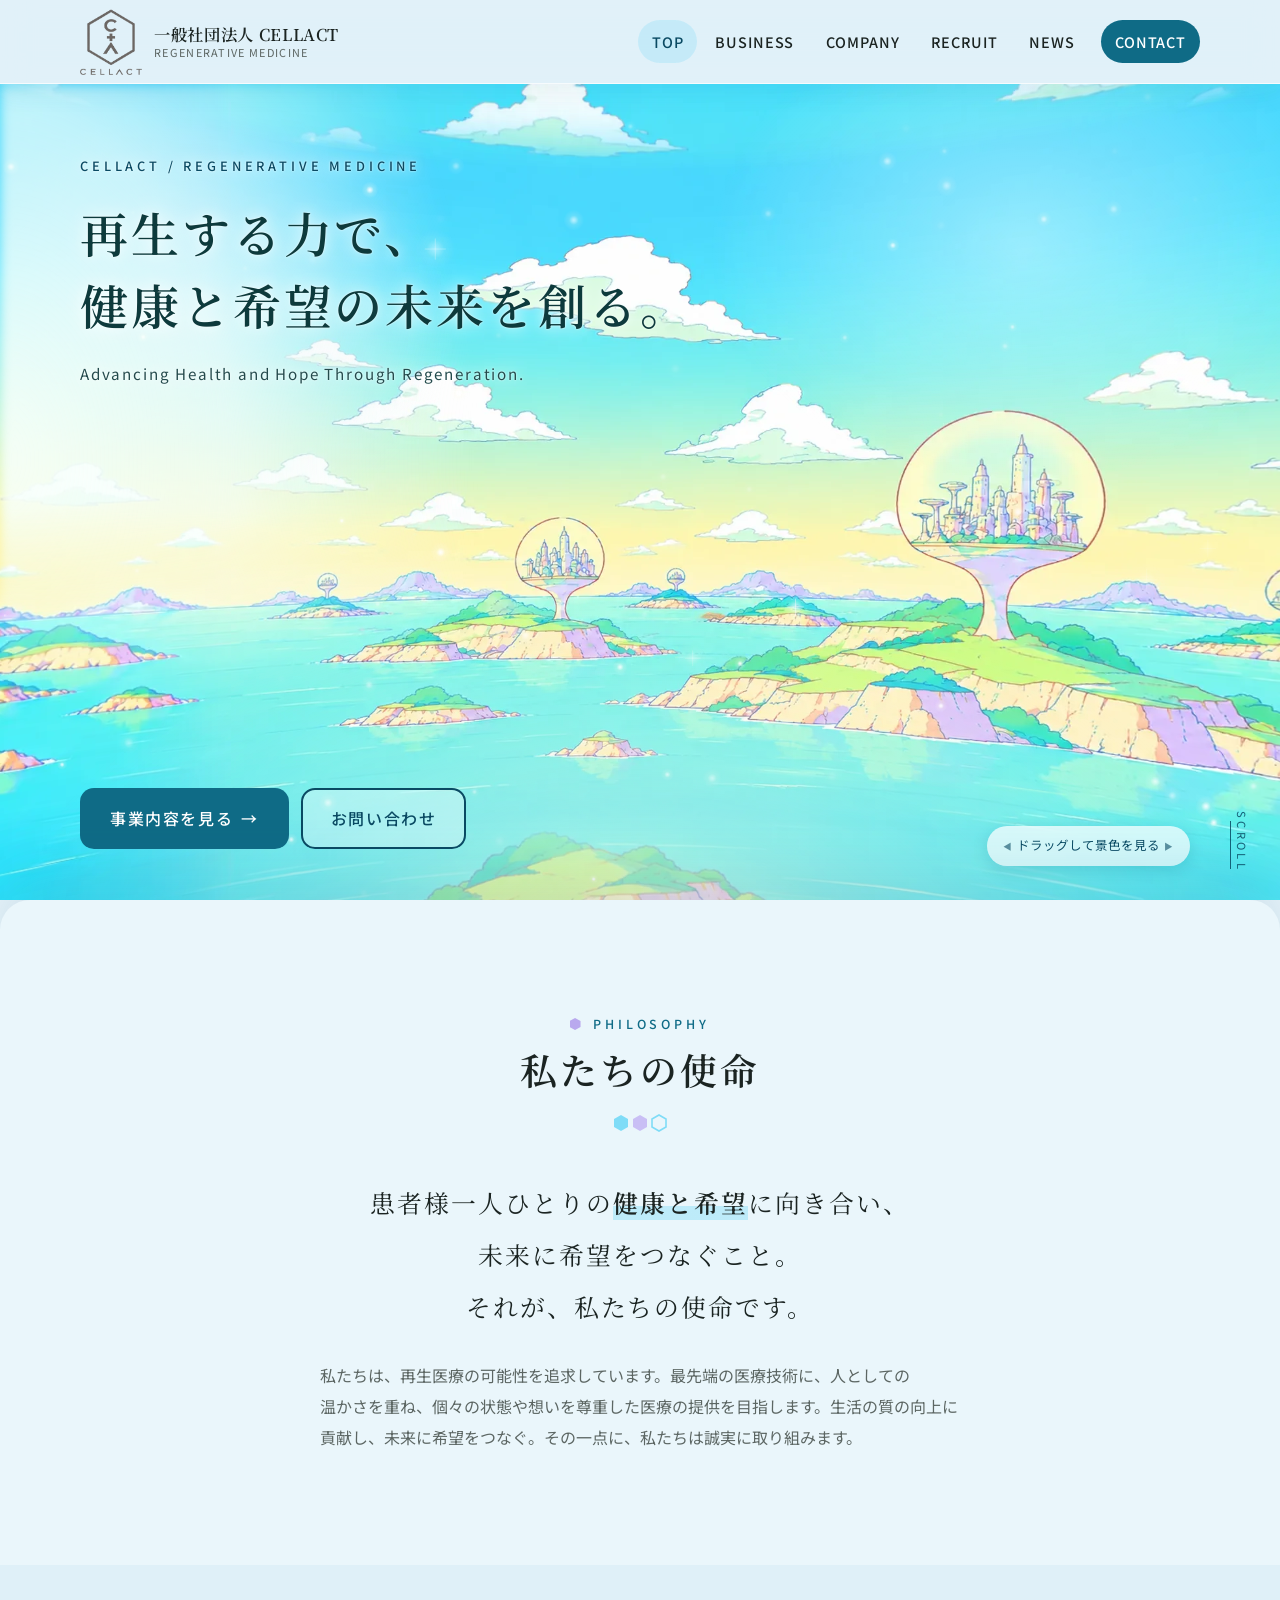
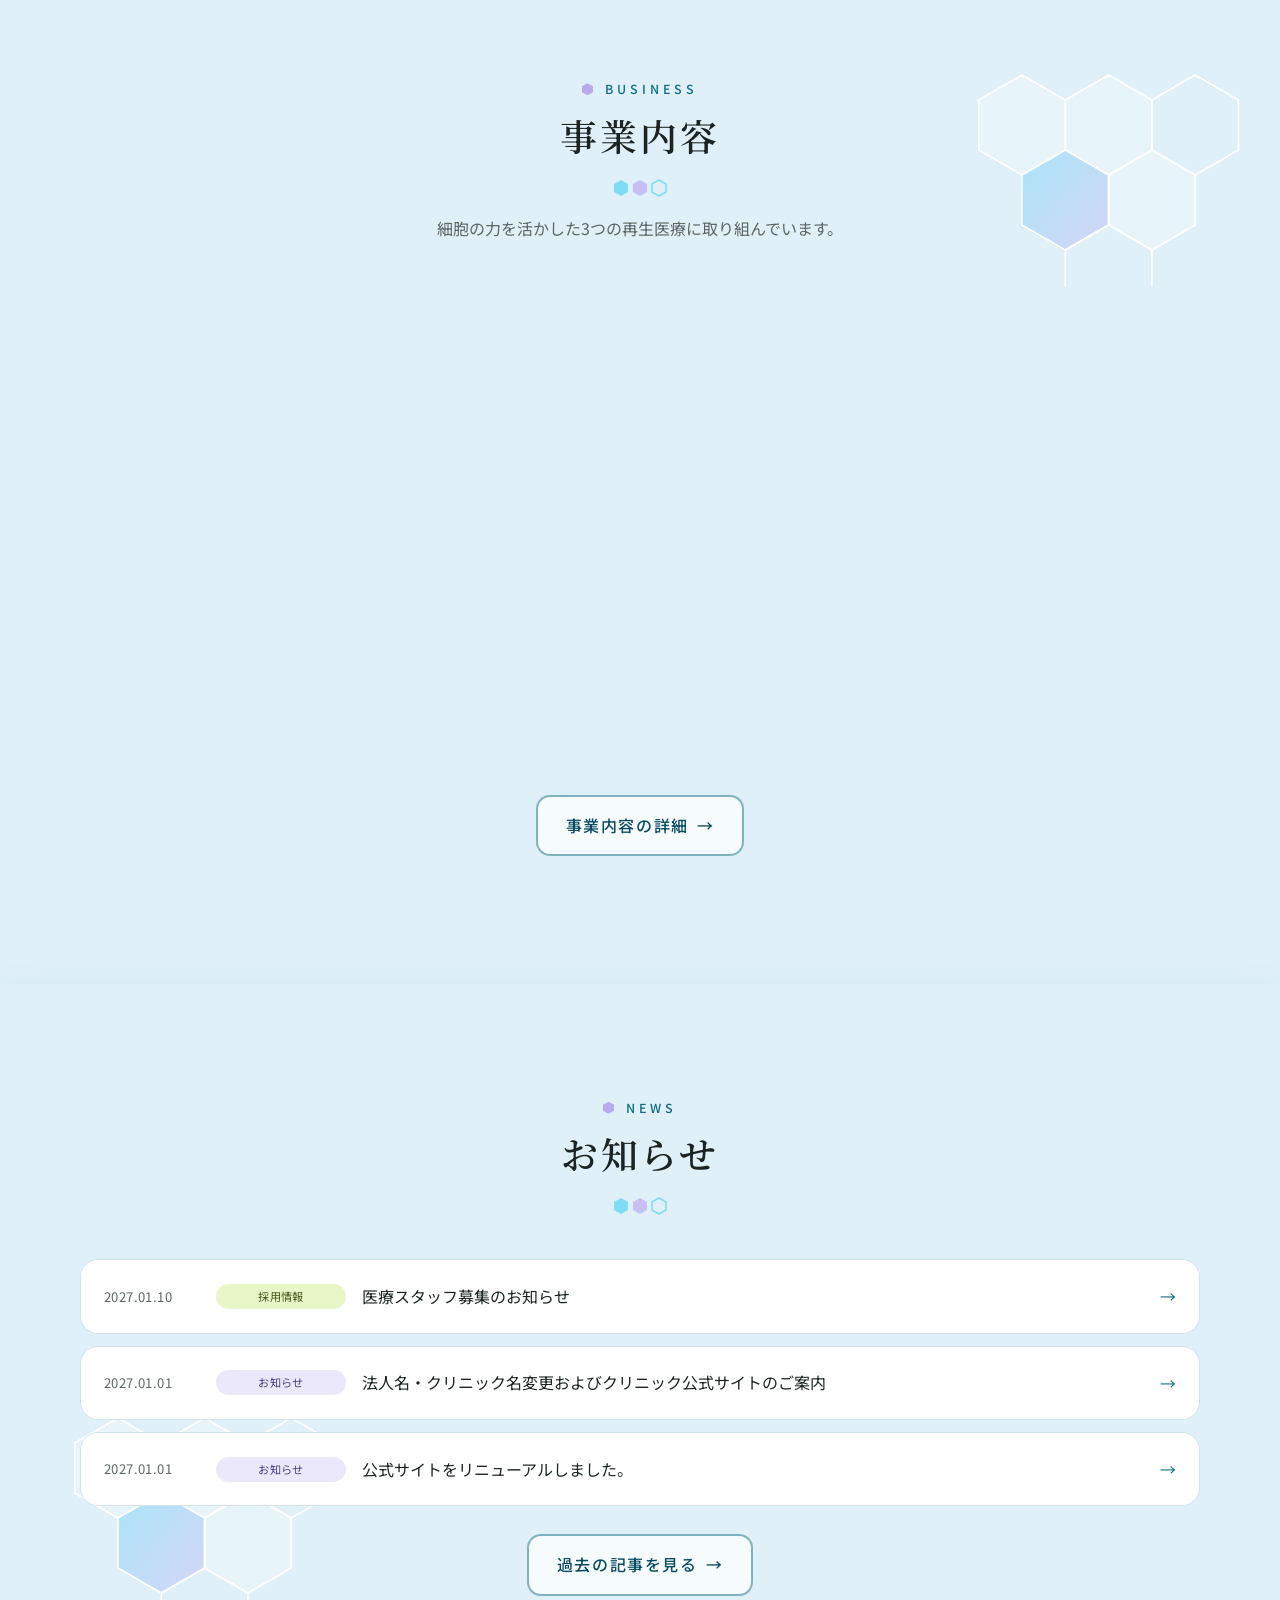
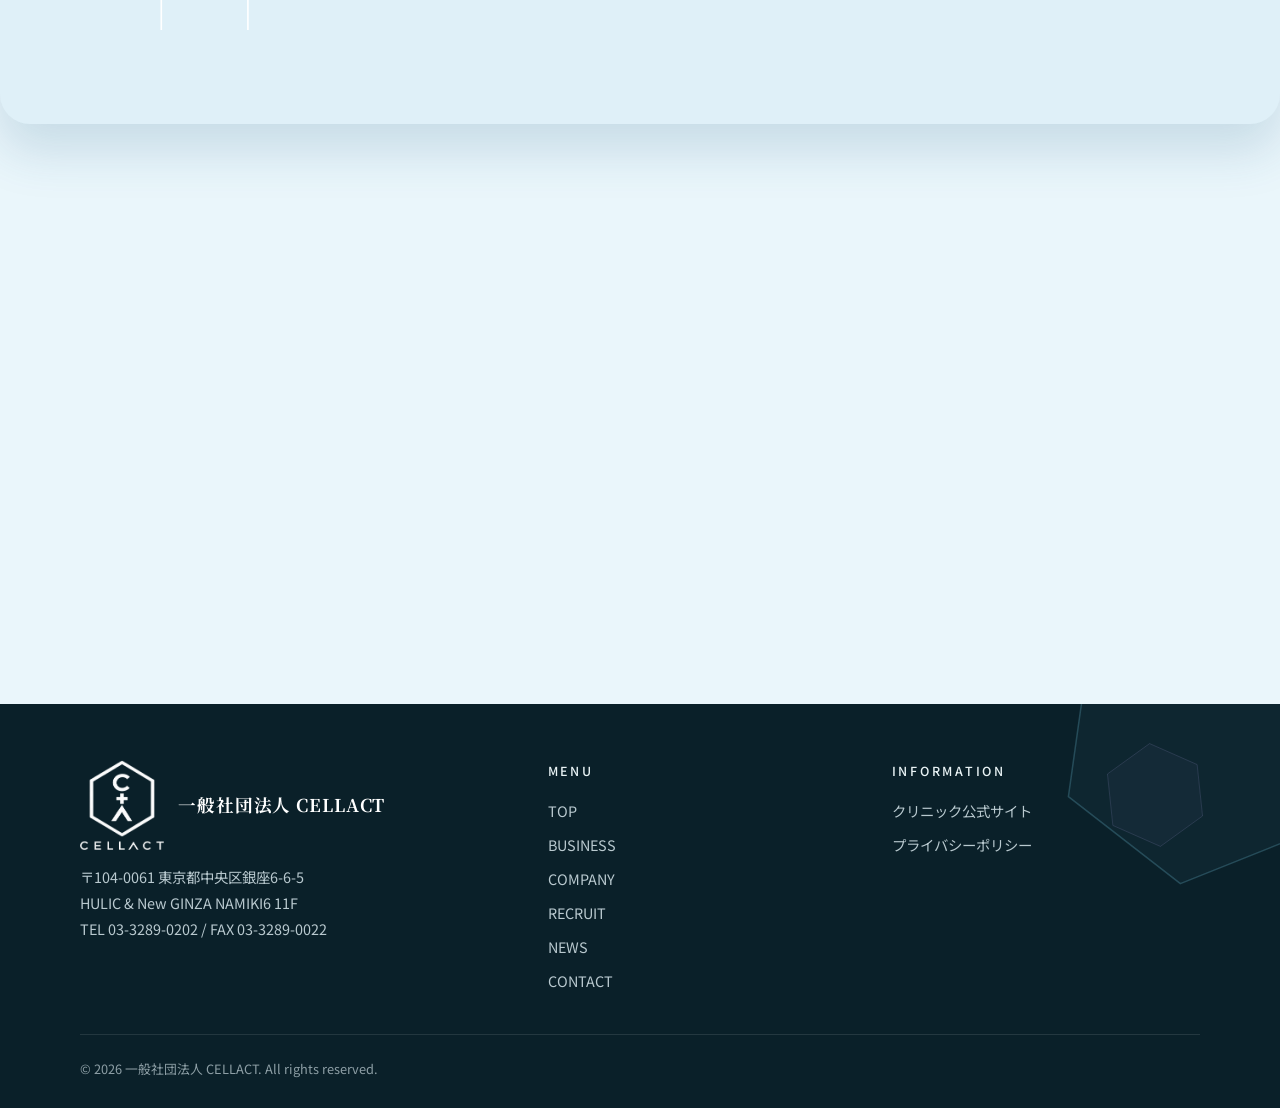
==== commit f82cdb1d: "Update rename notice and refine hero logo intro" ====
--- a/site/index.html
+++ b/site/index.html
@@ -19,8 +19,21 @@
 <link rel="preconnect" href="https://fonts.googleapis.com">
 <link rel="preconnect" href="https://fonts.gstatic.com" crossorigin>
 <link rel="stylesheet" href="https://fonts.googleapis.com/css2?family=Noto+Sans+JP:wght@400;500&amp;family=Noto+Serif+JP:wght@500;600&amp;display=swap">
-<link rel="stylesheet" href="styles.css?v=1792831023">
-<script>document.documentElement.classList.add('js')</script>
+<link rel="stylesheet" href="styles.css?v=1792831026">
+<style>html.hero-intro-pending .hero { opacity: 0; }</style>
+<script>
+(function () {
+  var root = document.documentElement;
+  root.classList.add('js');
+  if (window.matchMedia && !window.matchMedia('(prefers-reduced-motion: reduce)').matches) {
+    root.classList.add('hero-intro-pending');
+    window.heroIntroFallback = setTimeout(function () {
+      window.heroIntroExpired = true;
+      root.classList.remove('hero-intro-pending');
+    }, 8000);
+  }
+})();
+</script>
 <script type="application/ld+json">{"@context":"https://schema.org","@type":"Organization","name":"一般社団法人 CELLACT","url":"https://n2cellact.or.jp/","logo":"https://n2cellact.or.jp/images/cellact_logo.png?v=151","telephone":"+81-3-3289-0202","email":"info@cellact.org","address":{"@type":"PostalAddress","postalCode":"104-0061","addressRegion":"東京都","addressLocality":"中央区","streetAddress":"銀座6-6-5 HULIC & New GINZA NAMIKI6 11F","addressCountry":"JP"}}</script>
 </head>
 <body>
@@ -35,7 +48,7 @@
 <main id="main">
 <section class="hero">
 <div class="hero-bg"><picture><source media="(max-width: 820px)" srcset="images/hero_top_sp.webp?v=14" width="6000" height="2000"><img src="images/hero_top.webp?v=246" alt="" width="5400" height="900" fetchpriority="high"></picture></div>
-<div class="hero-intro" aria-hidden="true"><div class="hi-veil"></div><div class="hi-logo" data-capsule-intro><svg class="capsule-svg" overflow="visible" xmlns="http://www.w3.org/2000/svg" aria-label="CELLACT ロゴ" viewBox="118 55 1018 1010" role="img"><g id="head" fill="#6A6562" opacity="0"><path fill-rule="evenodd" d="M614.500 299.404C593.595 302.815 574.148 310.279 558.917 325.500C547.951 336.459 539.573 351.218 536.577 366.500C531.408 392.855 541.235 422.026 561.500 439.696C583.686 459.041 615.500 467.342 644.500 461.799C653.610 460.058 661.987 456.874 670.500 453.363C681.140 448.974 692.080 440.503 699.209 431.500C700.604 429.738 702.095 427.979 703.500 426.235C703.963 425.661 705.362 424.373 705.143 423.500C704.989 422.886 702.997 422.074 702.500 421.816C700.784 420.922 699.188 419.739 697.500 418.790C691.801 415.586 686.405 411.592 680.500 408.641C678.773 407.778 676.547 405.323 674.500 405.323C673.904 405.323 673.515 406.125 673.212 406.500C671.794 408.255 670.286 409.958 668.620 411.500C662.950 417.406 655.379 423.301 647.500 425.803C639.167 428.449 630.270 429.788 621.500 428.925C604.023 427.207 587.204 416.659 579.669 400.500C577.201 395.209 575.571 389.411 575.145 383.500C574.573 375.574 576.545 367.824 579.279 360.500C581.065 355.716 585.164 351.185 588.595 347.500C601.299 333.855 621.481 329.236 639.500 332.353C644.290 333.182 649.040 335.465 653.500 337.346C659.000 339.666 665.025 344.887 668.782 349.500C670.109 351.130 671.132 353.212 672.500 354.730C672.995 355.279 673.601 356.539 674.500 356.539C676.203 356.539 678.995 354.021 680.500 353.149C686.572 349.636 692.299 345.309 698.500 342.091C700.237 341.190 701.832 340.067 703.500 339.037C703.998 338.729 704.924 338.290 704.924 337.500C704.924 336.254 702.265 333.752 701.500 332.791C697.797 328.141 693.602 322.764 688.500 319.626C687.427 318.966 686.544 317.754 685.500 316.996C681.149 313.837 676.480 310.553 671.500 308.465C666.204 306.244 661.013 303.824 655.500 302.329C642.185 298.719 628.195 297.941 614.500 299.404Z" /></g><g id="plus" fill="#6A6562" opacity="0"><path fill-rule="evenodd" d="M606.500 480.461C605.179 481.799 606.020 486.700 605.988 488.500C605.886 494.163 606.003 499.836 605.979 505.500C605.969 507.863 606.637 511.304 605.726 513.500C605.436 514.200 603.985 513.661 603.500 513.657C601.517 513.640 599.496 513.684 597.500 513.698C590.832 513.746 584.167 513.687 577.500 513.736C575.728 513.748 572.080 512.980 570.500 513.679C568.798 514.432 569.682 519.915 569.683 521.500C569.689 528.166 569.630 534.834 569.655 541.500C569.662 543.578 568.971 546.856 570.288 548.500C570.606 548.896 572.067 548.665 572.500 548.657C574.835 548.614 577.161 548.647 579.500 548.621C585.832 548.550 592.168 548.520 598.500 548.560C600.218 548.571 603.996 548.027 605.500 548.814C606.100 549.128 605.982 550.019 605.985 550.500C605.995 552.499 606.027 554.500 606.039 556.500C606.073 562.167 605.996 567.833 605.996 573.500C605.996 575.774 605.343 579.401 606.199 581.500C606.478 582.186 607.984 582.004 608.500 582.003C610.833 581.998 613.167 582.045 615.500 582.016C622.837 581.927 630.164 582.014 637.500 581.984C639.532 581.975 644.366 582.825 645.920 581.500C647.156 573.465 645.955 564.639 646.029 556.500C646.048 554.505 646.138 552.492 646.099 550.500C646.087 549.882 645.727 549.180 646.500 548.761C646.654 548.678 648.342 548.684 648.500 548.683C650.501 548.664 652.499 548.559 654.500 548.543C661.165 548.489 667.836 548.628 674.500 548.586C676.230 548.576 682.456 549.632 683.040 547.500C683.658 545.242 683.028 541.863 683.039 539.500C683.067 533.500 683.029 527.500 683.039 521.500C683.041 519.828 683.030 518.163 683.002 516.500C682.989 515.756 683.417 514.387 682.500 513.937C681.718 513.554 680.345 513.794 679.500 513.771C677.167 513.708 674.833 513.797 672.500 513.788C667.167 513.767 661.833 513.750 656.500 513.774C653.249 513.789 649.715 514.145 646.500 513.689C646.081 513.630 646.103 512.920 646.052 512.500C645.822 510.600 646.077 508.426 646.084 506.500C646.111 499.843 646.307 493.154 646.127 486.500C646.097 485.399 646.668 481.124 645.500 480.511C645.202 480.355 642.968 480.693 642.500 480.688C640.166 480.662 637.835 480.621 635.500 480.621C629.170 480.621 622.829 480.543 616.500 480.633C613.287 480.678 609.645 481.155 606.500 480.461Z" /></g><g id="legs" fill="#6A6562" opacity="0"><path fill-rule="evenodd" d="M625.500 593.040C622.872 595.637 620.696 599.368 618.761 602.500C614.608 609.224 609.338 615.812 604.500 622.092C584.744 647.733 567.482 675.273 547.500 700.727C540.717 709.369 534.301 718.476 528.038 727.500C526.403 729.855 524.760 732.219 523.023 734.500C522.226 735.546 521.298 736.124 521.441 737.500C521.501 738.073 523.275 737.875 523.500 737.861C525.813 737.714 528.176 737.837 530.500 737.833C539.834 737.818 549.167 737.811 558.500 737.777C561.642 737.766 565.427 738.357 568.500 737.721C570.234 737.362 572.340 732.916 573.262 731.500C576.607 726.361 580.565 721.515 584.114 716.500C590.461 707.533 597.834 698.939 603.428 689.500C605.735 685.608 609.219 682.329 611.648 678.500C613.339 675.836 616.203 673.259 617.571 670.500C619.100 667.419 621.337 664.360 623.500 661.720C623.713 661.407 625.008 658.998 625.500 658.998C626.264 658.998 627.202 660.930 627.500 661.376C628.829 663.368 630.109 665.420 631.500 667.382C637.340 675.620 642.637 684.209 648.500 692.420C656.367 703.437 663.894 714.617 671.500 725.754C673.240 728.302 675.152 730.860 676.748 733.500C677.390 734.563 678.515 736.984 679.682 737.500C681.596 738.345 684.417 737.849 686.500 737.858C692.167 737.885 697.834 737.776 703.500 737.804C708.828 737.830 714.174 738.020 719.500 737.837C720.541 737.801 724.465 738.374 725.080 737.500C726.044 736.129 725.012 736.559 724.391 735.500C723.185 733.443 721.555 731.598 720.415 729.500C718.480 725.939 715.276 723.030 713.357 719.500C710.683 714.582 706.899 710.236 703.901 705.500C699.347 698.303 693.828 691.668 689.249 684.500C675.102 662.354 658.686 641.585 644.391 619.500C640.033 612.767 635.499 606.118 630.943 599.500C629.727 597.734 627.688 593.058 625.500 593.040Z" /></g><g id="wordmark" fill="#6A6562" opacity="0"><path fill-rule="evenodd" d="M187.500 932.328C180.629 933.749 173.926 935.493 167.563 938.500C162.797 940.752 158.711 944.203 154.654 947.500C133.298 964.856 132.627 1001.721 151.500 1020.906C169.523 1039.227 197.986 1043.474 221.500 1034.127C228.246 1031.445 233.858 1027.561 238.979 1022.500C239.859 1021.631 242.124 1019.797 242.330 1018.500C242.513 1017.347 240.354 1016.095 239.591 1015.500C236.534 1013.113 233.504 1010.682 230.500 1008.227C229.617 1007.506 227.609 1005.265 226.500 1005.801C225.441 1006.313 224.346 1008.109 223.500 1008.944C221.976 1010.449 220.267 1011.941 218.500 1013.147C214.833 1016.469 210.071 1017.840 205.500 1019.146C189.737 1023.649 168.938 1015.826 163.164 999.500C160.486 991.928 159.547 984.477 161.394 976.500C162.044 973.691 163.424 971.180 164.391 968.500C165.379 965.760 167.912 963.588 169.500 961.323C171.393 958.624 174.658 956.480 177.500 954.927C188.945 948.671 201.741 948.518 213.500 954.112C216.856 955.709 221.270 958.483 223.566 961.500C224.207 962.343 226.232 965.578 227.500 965.298C228.440 965.091 229.767 963.384 230.500 962.765C233.422 960.299 236.442 957.946 239.387 955.500C240.073 954.930 242.588 953.559 242.588 952.500C242.588 951.834 240.952 950.413 240.500 949.947C237.993 947.369 235.759 944.205 232.500 942.510C228.759 940.566 225.508 937.679 221.500 936.005C211.082 931.655 198.566 931.123 187.500 932.328ZM908.500 932.399C897.802 934.024 888.205 937.386 879.500 943.869C877.120 945.642 873.842 948.026 872.171 950.500C868.827 955.449 865.252 959.879 863.076 965.500C855.805 984.280 858.646 1008.301 873.500 1022.760C891.649 1040.426 922.310 1043.750 944.976 1033.500C951.046 1030.755 956.730 1027.487 961.500 1022.762C962.454 1021.817 965.331 1019.843 965.610 1018.500C965.969 1016.769 963.713 1015.909 962.500 1014.944C959.720 1012.734 956.832 1010.664 954.030 1008.500C953.055 1007.746 951.688 1006.088 950.500 1005.734C949.429 1005.415 948.504 1006.864 947.861 1007.500C945.852 1009.483 943.734 1011.286 941.500 1012.994C929.378 1022.264 908.953 1023.487 896.500 1014.067C891.829 1010.534 888.554 1006.615 885.789 1001.500C884.265 998.681 882.801 994.691 882.494 991.500C881.531 981.486 883.430 973.163 888.500 964.585C890.230 961.657 893.168 959.780 895.500 957.444C898.411 954.528 902.645 953.084 906.500 951.833C916.216 948.680 927.199 949.672 936.217 954.500C939.271 956.135 942.255 958.166 944.798 960.500C946.370 961.943 947.741 964.150 949.500 965.335C950.737 966.169 952.598 963.963 953.500 963.290C956.913 960.744 960.207 958.056 963.500 955.367C964.100 954.877 966.376 953.440 966.304 952.500C966.255 951.855 963.971 950.056 963.500 949.584C960.848 946.927 958.054 944.674 954.989 942.500C941.787 933.135 924.373 930.218 908.500 932.399ZM306.500 934.500C306.500 934.500 305.347 934.984 305.313 935.500C305.270 936.166 305.407 936.833 305.402 937.500C305.382 940.166 305.356 942.835 305.369 945.500C305.407 953.167 305.330 960.834 305.371 968.500C305.456 984.500 305.307 1000.501 305.393 1016.500C305.427 1022.743 304.806 1029.320 305.287 1035.500C305.355 1036.380 306.937 1036.447 307.500 1036.458C309.493 1036.498 311.504 1036.395 313.500 1036.395C322.167 1036.395 330.833 1036.389 339.500 1036.389C352.500 1036.389 365.500 1036.378 378.500 1036.378C381.834 1036.378 385.166 1036.408 388.500 1036.459C389.478 1036.474 391.658 1036.943 392.500 1036.239C393.381 1035.502 392.872 1033.451 392.842 1032.500C392.728 1028.836 392.931 1025.163 392.862 1021.500C392.840 1020.332 393.124 1018.496 391.500 1018.317C386.300 1017.744 380.732 1018.275 375.500 1018.307C365.501 1018.369 355.499 1018.234 345.500 1018.234C341.503 1018.234 337.500 1018.406 333.500 1018.355C332.240 1018.339 329.624 1018.795 328.500 1018.285C327.017 1017.612 327.613 1014.755 327.599 1013.500C327.543 1008.501 327.596 1003.498 327.641 998.500C327.652 997.215 327.043 994.327 328.500 993.630C329.590 993.109 332.278 993.592 333.500 993.619C336.494 993.686 339.502 993.594 342.500 993.629C356.704 993.629 371.346 994.649 385.500 993.519C386.469 993.441 386.033 990.065 386.031 989.500C386.017 986.165 385.994 982.831 386.031 979.500C386.039 978.719 386.533 976.451 385.500 976.052C384.430 975.637 382.637 975.989 381.500 975.995C378.499 976.010 375.500 976.067 372.500 976.067C362.167 976.067 351.833 976.031 341.500 976.060C338.167 976.070 334.832 976.182 331.500 976.133C330.492 976.118 328.244 976.603 327.645 975.500C327.201 974.683 327.611 972.440 327.604 971.500C327.583 968.498 327.621 965.501 327.665 962.500C327.694 960.505 327.790 958.494 327.738 956.500C327.716 955.682 327.380 954.278 327.711 953.500C328.361 951.977 330.148 952.601 331.500 952.557C335.497 952.426 339.500 952.468 343.500 952.424C354.833 952.301 366.168 952.478 377.500 952.478C380.834 952.478 384.166 952.446 387.500 952.442C388.519 952.441 390.578 952.837 391.500 952.441C393.141 951.735 392.578 949.909 392.583 948.500C392.594 945.500 392.596 942.500 392.596 939.500C392.596 938.573 393.008 936.295 392.482 935.500C391.231 933.606 388.556 934.452 386.500 934.417C381.498 934.332 376.501 934.414 371.500 934.414C349.921 934.414 328.020 933.367 306.500 934.500ZM456.500 934.445C455.420 935.461 455.967 938.157 455.964 939.500C455.954 944.500 455.900 949.499 455.909 954.500C455.943 974.167 455.920 993.833 455.920 1013.500C455.920 1019.167 455.874 1024.833 455.888 1030.500C455.891 1031.730 455.290 1035.623 456.500 1036.330C457.739 1037.053 461.068 1036.381 462.500 1036.382C467.165 1036.386 471.834 1036.409 476.500 1036.409C494.457 1036.409 512.571 1035.787 530.500 1036.504C531.308 1036.343 531.841 1036.414 532.228 1035.500C532.630 1034.553 532.221 1032.543 532.236 1031.500C532.278 1028.521 532.413 1025.474 532.270 1022.500C532.207 1021.184 532.805 1018.430 531.500 1017.718C530.648 1017.254 529.402 1017.649 528.500 1017.639C525.837 1017.608 523.166 1017.607 520.500 1017.580C510.500 1017.476 500.500 1017.568 490.500 1017.517C487.833 1017.504 485.169 1017.608 482.500 1017.581C481.250 1017.569 479.585 1017.849 478.500 1017.023C477.605 1016.342 478.195 1012.556 478.195 1011.500C478.195 1006.167 478.178 1000.833 478.178 995.500C478.178 980.500 478.197 965.500 478.178 950.500C478.173 946.833 478.174 943.167 478.184 939.500C478.188 937.882 478.657 935.827 477.704 934.500C477.264 933.887 473.306 934.351 472.500 934.331C467.190 934.203 461.814 934.382 456.500 934.445ZM591.500 934.303C589.418 935.508 590.257 938.376 590.278 940.500C590.331 945.832 590.244 951.167 590.267 956.500C590.351 976.498 590.076 996.504 590.275 1016.500C590.325 1021.501 590.057 1026.500 590.230 1031.500C590.263 1032.431 589.755 1035.341 590.500 1035.934C591.692 1036.884 593.058 1036.377 594.500 1036.384C597.500 1036.399 600.500 1036.428 603.500 1036.427C615.499 1036.423 627.501 1036.352 639.500 1036.409C645.166 1036.436 650.834 1036.449 656.500 1036.451C658.167 1036.452 659.833 1036.451 661.500 1036.430C662.500 1036.417 664.500 1036.500 664.500 1036.500C664.500 1036.500 665.657 1036.027 665.766 1035.500C665.970 1034.522 665.611 1033.506 665.709 1032.500C666.030 1029.192 665.607 1025.800 665.724 1022.500C665.768 1021.247 666.688 1017.469 664.500 1017.469C651.506 1017.469 638.500 1017.595 625.500 1017.528C622.500 1017.512 619.500 1017.569 616.500 1017.552C615.053 1017.543 613.350 1018.230 612.864 1016.500C612.372 1014.752 612.742 1012.313 612.740 1010.500C612.734 1006.167 612.776 1001.833 612.776 997.500C612.776 983.500 612.810 969.500 612.810 955.500C612.810 950.500 612.760 945.500 612.760 940.500C612.760 939.282 613.384 935.717 612.500 934.879C611.300 933.742 608.034 934.296 606.500 934.302C601.561 934.324 596.412 934.829 591.500 934.303ZM756.500 934.440C752.311 939.840 748.638 945.832 744.733 951.500C730.796 971.728 717.186 992.388 702.500 1012.081C698.118 1017.957 693.564 1024.220 689.796 1030.500C688.849 1032.078 685.415 1034.779 687.122 1036.500C687.544 1036.925 691.136 1036.491 691.833 1036.500C696.713 1036.562 701.614 1036.403 706.500 1036.431C708.166 1036.440 709.834 1036.449 711.500 1036.479C711.904 1036.486 712.319 1036.837 712.633 1036.500C716.878 1031.957 720.017 1025.971 723.500 1020.808C728.450 1013.471 734.045 1006.324 738.500 998.700C739.968 996.188 742.206 994.030 743.566 991.500C745.082 988.679 747.168 986.148 748.961 983.500C751.439 979.840 753.590 975.631 756.500 972.320C758.051 972.019 758.870 974.199 759.711 975.500C762.104 979.207 764.553 982.876 767.054 986.500C775.775 999.134 784.176 1011.922 792.944 1024.500C794.786 1027.143 796.593 1029.823 798.395 1032.500C798.982 1033.372 799.634 1035.293 800.500 1035.893C801.721 1036.739 802.204 1036.421 803.500 1036.358C809.449 1036.067 815.532 1036.457 821.500 1036.479C823.169 1036.485 824.836 1036.414 826.500 1036.428C826.856 1036.431 827.411 1036.821 827.567 1036.500C828.244 1035.105 826.849 1033.753 825.976 1032.500C823.547 1029.015 820.814 1025.681 818.500 1022.125C812.020 1012.168 804.376 1002.854 798.629 992.500C796.066 987.881 791.866 984.075 789.199 979.500C784.521 971.473 778.346 964.266 773.242 956.500C770.491 952.314 767.910 947.425 764.500 943.776C762.488 941.623 761.446 938.562 759.500 936.327C758.474 935.149 758.116 933.625 756.500 934.440ZM1017.500 934.360C1015.477 934.836 1016.150 936.786 1016.150 938.500C1016.152 941.835 1016.071 945.166 1016.109 948.500C1016.119 949.380 1015.621 951.833 1016.500 952.429C1016.672 952.545 1018.262 952.499 1018.500 952.504C1020.501 952.553 1022.499 952.535 1024.500 952.543C1031.500 952.570 1038.501 952.731 1045.500 952.564C1047.518 952.516 1049.489 952.583 1051.500 952.620C1052.538 952.639 1053.652 952.088 1053.957 953.500C1054.343 955.289 1053.903 957.649 1053.915 959.500C1053.944 964.167 1053.872 968.833 1053.872 973.500C1053.872 987.833 1053.890 1002.167 1053.890 1016.500C1053.890 1020.834 1053.833 1025.166 1053.833 1029.500C1053.833 1031.214 1053.393 1033.882 1053.893 1035.500C1054.393 1037.122 1057.207 1036.455 1058.500 1036.469C1062.823 1036.514 1067.182 1036.224 1071.500 1036.429C1072.802 1036.491 1075.556 1037.212 1076.056 1035.500C1076.951 1032.434 1076.053 1027.721 1076.075 1024.500C1076.133 1016.168 1076.100 1007.833 1076.071 999.500C1076.071 987.500 1076.005 975.499 1076.075 963.500C1076.090 960.833 1076.120 958.165 1076.123 955.500C1076.124 954.843 1075.733 953.133 1076.500 952.684C1076.599 952.626 1078.402 952.718 1078.500 952.716C1080.498 952.685 1082.500 952.576 1084.500 952.539C1091.503 952.409 1098.497 952.567 1105.500 952.567C1107.832 952.567 1110.169 952.519 1112.500 952.567C1113.622 952.590 1114.805 952.793 1115.361 951.500C1115.746 950.606 1115.310 948.502 1115.323 947.500C1115.362 944.501 1115.338 941.500 1115.362 938.500C1115.369 937.743 1115.923 934.470 1114.500 934.447C1094.867 934.119 1075.155 934.402 1055.500 934.402C1042.873 934.402 1030.104 933.878 1017.500 934.360Z" /></g><defs><clipPath id="clip_top"><rect x="0" y="0" width="1254" height="533.5" /></clipPath><clipPath id="clip_bottom"><rect x="0" y="533.5" width="1254" height="800" /></clipPath></defs><g id="shell_top" transform="translate(0 -66)" opacity="0"><g clip-path="url(#clip_top)"><g fill="#6A6562"><path fill-rule="evenodd" d="M623.500 153.449C606.954 162.665 591.012 173.033 574.500 182.304C568.395 185.732 562.643 189.802 556.500 193.127C547.242 198.137 538.777 204.347 529.500 209.300C526.052 211.141 522.999 213.936 519.500 215.633C509.793 220.340 500.942 227.023 491.500 232.253C476.906 240.337 463.152 250.124 448.500 258.198C445.415 259.898 442.576 262.204 439.500 263.885C423.505 272.627 408.291 282.855 392.500 291.885C389.418 293.648 386.607 295.950 383.500 297.657C369.884 305.138 357.136 314.360 343.500 321.932C336.495 325.822 329.244 329.902 322.669 334.500C318.628 337.327 313.827 340.325 309.394 342.500C306.543 343.899 303.930 345.372 302.798 348.500C301.783 351.305 302.322 354.556 302.322 357.500C302.322 362.833 302.324 368.167 302.324 373.500C302.324 392.833 302.404 412.169 302.404 431.500C302.404 496.165 302.372 560.833 302.372 625.500C302.372 646.833 302.362 668.166 302.362 689.500C302.362 694.833 302.353 700.167 302.381 705.500C302.398 708.804 302.023 711.647 303.909 714.500C305.067 716.251 307.710 717.302 309.500 718.238C312.279 719.690 314.774 721.740 317.500 723.312C328.962 729.923 339.649 738.333 351.500 744.271C356.721 746.887 361.415 750.976 366.500 753.868C380.130 761.621 393.081 770.601 406.500 778.750C423.313 788.959 439.778 799.682 456.500 810.021C466.812 816.397 477.323 822.593 487.500 829.183C497.072 835.381 506.669 841.466 516.500 847.239C525.297 852.404 533.604 858.416 542.500 863.407C558.889 872.602 573.965 884.230 590.500 893.277C598.712 897.769 606.388 903.443 614.500 908.170C619.782 911.249 623.987 914.424 630.500 912.994C633.119 912.200 635.174 910.547 637.500 909.146C641.483 906.746 645.631 904.524 649.500 901.951C651.645 900.524 654.110 898.454 656.500 897.497C658.301 896.775 659.794 895.345 661.500 894.398C666.960 891.369 671.970 887.329 677.500 884.471C687.430 879.338 697.215 872.830 706.500 866.563C715.830 860.265 725.801 854.567 735.500 848.771C745.283 842.924 754.558 836.238 764.500 830.633C774.433 825.032 783.495 817.769 793.500 812.290C802.742 807.228 811.186 800.691 820.500 795.758C822.258 794.827 823.734 793.275 825.500 792.363C831.070 789.488 836.022 785.439 841.500 782.474C851.137 777.258 860.205 770.848 869.500 765.115C882.159 757.307 894.573 748.873 907.500 741.551C914.575 737.544 921.128 731.739 928.500 728.341C933.096 726.222 937.039 722.689 941.500 720.288C944.555 718.644 949.072 716.762 950.731 713.500C952.135 710.738 951.618 707.537 951.633 704.500C951.663 698.837 951.662 693.163 951.602 687.500C951.377 666.507 951.633 645.494 951.633 624.500C951.633 559.499 951.653 494.500 951.653 429.500C951.653 410.835 951.653 392.167 951.653 373.500C951.653 368.167 951.617 362.833 951.643 357.500C951.660 354.061 951.991 350.739 950.629 347.500C949.727 345.353 947.740 344.798 946.129 343.500C943.868 341.680 941.007 340.436 938.500 338.897C931.542 334.626 924.625 330.071 917.500 326.115C913.193 323.724 908.470 321.193 904.500 318.368C891.849 309.366 877.619 302.508 864.500 294.233C859.238 290.915 854.009 287.389 848.500 284.500C845.756 283.061 843.307 280.986 840.500 279.737C837.619 278.454 834.797 276.148 832.072 274.500C825.597 270.583 819.187 266.335 812.500 262.809C798.791 255.582 786.263 245.916 772.500 238.762C768.374 236.617 764.803 233.440 760.500 231.633C757.634 230.430 755.337 227.670 752.500 226.378C746.507 223.650 741.171 219.379 735.500 216.106C726.820 211.096 718.337 205.467 709.500 200.768C705.385 198.579 701.692 195.636 697.500 193.554C691.706 190.677 686.515 186.265 680.593 183.500C674.322 180.572 668.643 175.890 662.500 172.650C655.030 168.710 648.170 163.526 640.715 159.500C637.701 157.872 634.755 155.140 631.500 154.032C628.844 153.127 626.226 153.466 623.500 153.449ZM626.500 198.064C628.991 198.202 631.427 200.569 633.500 201.830C636.801 203.838 640.099 205.913 643.500 207.761C659.269 216.329 673.932 226.842 689.500 235.754C699.959 241.742 709.914 248.908 720.500 254.629C734.185 262.025 746.979 271.024 760.500 278.765C788.881 295.016 816.290 313.013 844.500 329.504C855.932 336.188 867.027 343.477 878.500 350.109C883.847 353.201 889.003 356.988 894.500 359.805C898.329 361.767 902.283 364.097 905.857 366.500C906.531 366.954 909.267 368.077 909.500 368.724C909.958 369.996 909.739 371.186 909.778 372.500C909.888 376.163 909.728 379.831 909.767 383.500C909.899 395.831 909.823 408.168 909.823 420.500C909.823 461.485 909.195 502.522 909.810 543.500C910.370 580.823 909.522 618.171 909.810 655.500C909.882 664.834 909.774 674.166 909.846 683.500C909.864 685.832 909.959 688.203 909.788 690.500C909.751 691.001 909.940 692.097 909.418 692.500C903.139 697.355 895.400 701.389 888.500 705.234C874.801 712.866 862.373 722.827 848.500 730.176C843.286 732.939 838.759 737.013 833.500 739.719C827.953 742.572 822.830 746.442 817.500 749.712C804.768 757.522 792.401 765.960 779.500 773.532C774.259 776.609 768.758 779.839 763.900 783.500C756.966 788.725 748.702 792.299 741.700 797.500C736.737 801.187 730.596 803.555 725.833 807.500C724.062 808.967 721.502 810.102 719.500 811.301C714.788 814.122 710.143 817.128 705.500 820.051C694.197 827.167 683.001 834.377 671.500 841.193C668.128 843.192 664.983 846.058 661.500 847.728C655.167 850.766 649.574 855.379 643.500 858.900C638.121 862.018 632.463 865.341 627.500 869.039C624.645 869.100 620.896 865.530 618.500 864.014C612.906 860.472 607.334 856.810 601.500 853.639C599.762 852.695 598.267 851.183 596.500 850.270C586.384 845.042 577.309 837.929 567.500 832.195C549.544 821.698 531.926 810.458 514.500 799.098C503.316 791.806 491.913 784.768 480.500 777.797C472.747 773.061 465.324 767.732 457.500 763.194C450.091 758.896 442.409 754.341 435.357 749.500C428.321 744.670 420.992 739.784 413.500 735.689C409.336 733.413 405.645 730.265 401.500 727.949C392.433 722.885 383.878 716.814 374.932 711.500C371.095 709.221 367.503 706.173 363.500 704.208C359.156 702.077 355.043 699.169 350.956 696.500C348.870 695.138 346.536 694.123 344.630 692.500C343.772 691.769 344.289 689.503 344.273 688.500C344.199 683.835 344.230 679.166 344.230 674.500C344.230 655.833 344.236 637.167 344.236 618.500C344.236 558.500 344.202 498.500 344.202 438.500C344.202 421.833 344.175 405.166 344.175 388.500C344.175 383.835 344.156 379.163 344.193 374.500C344.205 372.924 343.740 370.454 344.500 369.039C345.420 367.326 348.409 366.524 349.989 365.500C355.070 362.206 360.283 359.083 365.500 356.025C383.965 345.201 402.415 334.218 420.500 322.774C443.219 308.397 466.930 295.705 489.500 280.993C496.615 276.355 504.051 271.872 511.500 267.715C514.891 265.822 518.024 263.455 521.500 261.731C526.723 259.141 531.206 255.079 536.500 252.622C539.249 251.346 541.922 249.244 544.500 247.626C551.055 243.514 557.710 239.120 564.500 235.459C569.603 232.708 574.296 228.863 579.500 226.335C585.149 223.591 590.108 219.476 595.640 216.500C606.168 210.837 616.110 203.898 626.500 198.064Z" /></g></g></g><g id="shell_bottom" transform="translate(0 66)" opacity="0"><g clip-path="url(#clip_bottom)"><g fill="#6A6562"><path fill-rule="evenodd" d="M623.500 153.449C606.954 162.665 591.012 173.033 574.500 182.304C568.395 185.732 562.643 189.802 556.500 193.127C547.242 198.137 538.777 204.347 529.500 209.300C526.052 211.141 522.999 213.936 519.500 215.633C509.793 220.340 500.942 227.023 491.500 232.253C476.906 240.337 463.152 250.124 448.500 258.198C445.415 259.898 442.576 262.204 439.500 263.885C423.505 272.627 408.291 282.855 392.500 291.885C389.418 293.648 386.607 295.950 383.500 297.657C369.884 305.138 357.136 314.360 343.500 321.932C336.495 325.822 329.244 329.902 322.669 334.500C318.628 337.327 313.827 340.325 309.394 342.500C306.543 343.899 303.930 345.372 302.798 348.500C301.783 351.305 302.322 354.556 302.322 357.500C302.322 362.833 302.324 368.167 302.324 373.500C302.324 392.833 302.404 412.169 302.404 431.500C302.404 496.165 302.372 560.833 302.372 625.500C302.372 646.833 302.362 668.166 302.362 689.500C302.362 694.833 302.353 700.167 302.381 705.500C302.398 708.804 302.023 711.647 303.909 714.500C305.067 716.251 307.710 717.302 309.500 718.238C312.279 719.690 314.774 721.740 317.500 723.312C328.962 729.923 339.649 738.333 351.500 744.271C356.721 746.887 361.415 750.976 366.500 753.868C380.130 761.621 393.081 770.601 406.500 778.750C423.313 788.959 439.778 799.682 456.500 810.021C466.812 816.397 477.323 822.593 487.500 829.183C497.072 835.381 506.669 841.466 516.500 847.239C525.297 852.404 533.604 858.416 542.500 863.407C558.889 872.602 573.965 884.230 590.500 893.277C598.712 897.769 606.388 903.443 614.500 908.170C619.782 911.249 623.987 914.424 630.500 912.994C633.119 912.200 635.174 910.547 637.500 909.146C641.483 906.746 645.631 904.524 649.500 901.951C651.645 900.524 654.110 898.454 656.500 897.497C658.301 896.775 659.794 895.345 661.500 894.398C666.960 891.369 671.970 887.329 677.500 884.471C687.430 879.338 697.215 872.830 706.500 866.563C715.830 860.265 725.801 854.567 735.500 848.771C745.283 842.924 754.558 836.238 764.500 830.633C774.433 825.032 783.495 817.769 793.500 812.290C802.742 807.228 811.186 800.691 820.500 795.758C822.258 794.827 823.734 793.275 825.500 792.363C831.070 789.488 836.022 785.439 841.500 782.474C851.137 777.258 860.205 770.848 869.500 765.115C882.159 757.307 894.573 748.873 907.500 741.551C914.575 737.544 921.128 731.739 928.500 728.341C933.096 726.222 937.039 722.689 941.500 720.288C944.555 718.644 949.072 716.762 950.731 713.500C952.135 710.738 951.618 707.537 951.633 704.500C951.663 698.837 951.662 693.163 951.602 687.500C951.377 666.507 951.633 645.494 951.633 624.500C951.633 559.499 951.653 494.500 951.653 429.500C951.653 410.835 951.653 392.167 951.653 373.500C951.653 368.167 951.617 362.833 951.643 357.500C951.660 354.061 951.991 350.739 950.629 347.500C949.727 345.353 947.740 344.798 946.129 343.500C943.868 341.680 941.007 340.436 938.500 338.897C931.542 334.626 924.625 330.071 917.500 326.115C913.193 323.724 908.470 321.193 904.500 318.368C891.849 309.366 877.619 302.508 864.500 294.233C859.238 290.915 854.009 287.389 848.500 284.500C845.756 283.061 843.307 280.986 840.500 279.737C837.619 278.454 834.797 276.148 832.072 274.500C825.597 270.583 819.187 266.335 812.500 262.809C798.791 255.582 786.263 245.916 772.500 238.762C768.374 236.617 764.803 233.440 760.500 231.633C757.634 230.430 755.337 227.670 752.500 226.378C746.507 223.650 741.171 219.379 735.500 216.106C726.820 211.096 718.337 205.467 709.500 200.768C705.385 198.579 701.692 195.636 697.500 193.554C691.706 190.677 686.515 186.265 680.593 183.500C674.322 180.572 668.643 175.890 662.500 172.650C655.030 168.710 648.170 163.526 640.715 159.500C637.701 157.872 634.755 155.140 631.500 154.032C628.844 153.127 626.226 153.466 623.500 153.449ZM626.500 198.064C628.991 198.202 631.427 200.569 633.500 201.830C636.801 203.838 640.099 205.913 643.500 207.761C659.269 216.329 673.932 226.842 689.500 235.754C699.959 241.742 709.914 248.908 720.500 254.629C734.185 262.025 746.979 271.024 760.500 278.765C788.881 295.016 816.290 313.013 844.500 329.504C855.932 336.188 867.027 343.477 878.500 350.109C883.847 353.201 889.003 356.988 894.500 359.805C898.329 361.767 902.283 364.097 905.857 366.500C906.531 366.954 909.267 368.077 909.500 368.724C909.958 369.996 909.739 371.186 909.778 372.500C909.888 376.163 909.728 379.831 909.767 383.500C909.899 395.831 909.823 408.168 909.823 420.500C909.823 461.485 909.195 502.522 909.810 543.500C910.370 580.823 909.522 618.171 909.810 655.500C909.882 664.834 909.774 674.166 909.846 683.500C909.864 685.832 909.959 688.203 909.788 690.500C909.751 691.001 909.940 692.097 909.418 692.500C903.139 697.355 895.400 701.389 888.500 705.234C874.801 712.866 862.373 722.827 848.500 730.176C843.286 732.939 838.759 737.013 833.500 739.719C827.953 742.572 822.830 746.442 817.500 749.712C804.768 757.522 792.401 765.960 779.500 773.532C774.259 776.609 768.758 779.839 763.900 783.500C756.966 788.725 748.702 792.299 741.700 797.500C736.737 801.187 730.596 803.555 725.833 807.500C724.062 808.967 721.502 810.102 719.500 811.301C714.788 814.122 710.143 817.128 705.500 820.051C694.197 827.167 683.001 834.377 671.500 841.193C668.128 843.192 664.983 846.058 661.500 847.728C655.167 850.766 649.574 855.379 643.500 858.900C638.121 862.018 632.463 865.341 627.500 869.039C624.645 869.100 620.896 865.530 618.500 864.014C612.906 860.472 607.334 856.810 601.500 853.639C599.762 852.695 598.267 851.183 596.500 850.270C586.384 845.042 577.309 837.929 567.500 832.195C549.544 821.698 531.926 810.458 514.500 799.098C503.316 791.806 491.913 784.768 480.500 777.797C472.747 773.061 465.324 767.732 457.500 763.194C450.091 758.896 442.409 754.341 435.357 749.500C428.321 744.670 420.992 739.784 413.500 735.689C409.336 733.413 405.645 730.265 401.500 727.949C392.433 722.885 383.878 716.814 374.932 711.500C371.095 709.221 367.503 706.173 363.500 704.208C359.156 702.077 355.043 699.169 350.956 696.500C348.870 695.138 346.536 694.123 344.630 692.500C343.772 691.769 344.289 689.503 344.273 688.500C344.199 683.835 344.230 679.166 344.230 674.500C344.230 655.833 344.236 637.167 344.236 618.500C344.236 558.500 344.202 498.500 344.202 438.500C344.202 421.833 344.175 405.166 344.175 388.500C344.175 383.835 344.156 379.163 344.193 374.500C344.205 372.924 343.740 370.454 344.500 369.039C345.420 367.326 348.409 366.524 349.989 365.500C355.070 362.206 360.283 359.083 365.500 356.025C383.965 345.201 402.415 334.218 420.500 322.774C443.219 308.397 466.930 295.705 489.500 280.993C496.615 276.355 504.051 271.872 511.500 267.715C514.891 265.822 518.024 263.455 521.500 261.731C526.723 259.141 531.206 255.079 536.500 252.622C539.249 251.346 541.922 249.244 544.500 247.626C551.055 243.514 557.710 239.120 564.500 235.459C569.603 232.708 574.296 228.863 579.500 226.335C585.149 223.591 590.108 219.476 595.640 216.500C606.168 210.837 616.110 203.898 626.500 198.064Z" /></g></g></g><g id="shell_exact" fill="#6A6562" opacity="0"><path fill-rule="evenodd" d="M623.500 153.449C606.954 162.665 591.012 173.033 574.500 182.304C568.395 185.732 562.643 189.802 556.500 193.127C547.242 198.137 538.777 204.347 529.500 209.300C526.052 211.141 522.999 213.936 519.500 215.633C509.793 220.340 500.942 227.023 491.500 232.253C476.906 240.337 463.152 250.124 448.500 258.198C445.415 259.898 442.576 262.204 439.500 263.885C423.505 272.627 408.291 282.855 392.500 291.885C389.418 293.648 386.607 295.950 383.500 297.657C369.884 305.138 357.136 314.360 343.500 321.932C336.495 325.822 329.244 329.902 322.669 334.500C318.628 337.327 313.827 340.325 309.394 342.500C306.543 343.899 303.930 345.372 302.798 348.500C301.783 351.305 302.322 354.556 302.322 357.500C302.322 362.833 302.324 368.167 302.324 373.500C302.324 392.833 302.404 412.169 302.404 431.500C302.404 496.165 302.372 560.833 302.372 625.500C302.372 646.833 302.362 668.166 302.362 689.500C302.362 694.833 302.353 700.167 302.381 705.500C302.398 708.804 302.023 711.647 303.909 714.500C305.067 716.251 307.710 717.302 309.500 718.238C312.279 719.690 314.774 721.740 317.500 723.312C328.962 729.923 339.649 738.333 351.500 744.271C356.721 746.887 361.415 750.976 366.500 753.868C380.130 761.621 393.081 770.601 406.500 778.750C423.313 788.959 439.778 799.682 456.500 810.021C466.812 816.397 477.323 822.593 487.500 829.183C497.072 835.381 506.669 841.466 516.500 847.239C525.297 852.404 533.604 858.416 542.500 863.407C558.889 872.602 573.965 884.230 590.500 893.277C598.712 897.769 606.388 903.443 614.500 908.170C619.782 911.249 623.987 914.424 630.500 912.994C633.119 912.200 635.174 910.547 637.500 909.146C641.483 906.746 645.631 904.524 649.500 901.951C651.645 900.524 654.110 898.454 656.500 897.497C658.301 896.775 659.794 895.345 661.500 894.398C666.960 891.369 671.970 887.329 677.500 884.471C687.430 879.338 697.215 872.830 706.500 866.563C715.830 860.265 725.801 854.567 735.500 848.771C745.283 842.924 754.558 836.238 764.500 830.633C774.433 825.032 783.495 817.769 793.500 812.290C802.742 807.228 811.186 800.691 820.500 795.758C822.258 794.827 823.734 793.275 825.500 792.363C831.070 789.488 836.022 785.439 841.500 782.474C851.137 777.258 860.205 770.848 869.500 765.115C882.159 757.307 894.573 748.873 907.500 741.551C914.575 737.544 921.128 731.739 928.500 728.341C933.096 726.222 937.039 722.689 941.500 720.288C944.555 718.644 949.072 716.762 950.731 713.500C952.135 710.738 951.618 707.537 951.633 704.500C951.663 698.837 951.662 693.163 951.602 687.500C951.377 666.507 951.633 645.494 951.633 624.500C951.633 559.499 951.653 494.500 951.653 429.500C951.653 410.835 951.653 392.167 951.653 373.500C951.653 368.167 951.617 362.833 951.643 357.500C951.660 354.061 951.991 350.739 950.629 347.500C949.727 345.353 947.740 344.798 946.129 343.500C943.868 341.680 941.007 340.436 938.500 338.897C931.542 334.626 924.625 330.071 917.500 326.115C913.193 323.724 908.470 321.193 904.500 318.368C891.849 309.366 877.619 302.508 864.500 294.233C859.238 290.915 854.009 287.389 848.500 284.500C845.756 283.061 843.307 280.986 840.500 279.737C837.619 278.454 834.797 276.148 832.072 274.500C825.597 270.583 819.187 266.335 812.500 262.809C798.791 255.582 786.263 245.916 772.500 238.762C768.374 236.617 764.803 233.440 760.500 231.633C757.634 230.430 755.337 227.670 752.500 226.378C746.507 223.650 741.171 219.379 735.500 216.106C726.820 211.096 718.337 205.467 709.500 200.768C705.385 198.579 701.692 195.636 697.500 193.554C691.706 190.677 686.515 186.265 680.593 183.500C674.322 180.572 668.643 175.890 662.500 172.650C655.030 168.710 648.170 163.526 640.715 159.500C637.701 157.872 634.755 155.140 631.500 154.032C628.844 153.127 626.226 153.466 623.500 153.449ZM626.500 198.064C628.991 198.202 631.427 200.569 633.500 201.830C636.801 203.838 640.099 205.913 643.500 207.761C659.269 216.329 673.932 226.842 689.500 235.754C699.959 241.742 709.914 248.908 720.500 254.629C734.185 262.025 746.979 271.024 760.500 278.765C788.881 295.016 816.290 313.013 844.500 329.504C855.932 336.188 867.027 343.477 878.500 350.109C883.847 353.201 889.003 356.988 894.500 359.805C898.329 361.767 902.283 364.097 905.857 366.500C906.531 366.954 909.267 368.077 909.500 368.724C909.958 369.996 909.739 371.186 909.778 372.500C909.888 376.163 909.728 379.831 909.767 383.500C909.899 395.831 909.823 408.168 909.823 420.500C909.823 461.485 909.195 502.522 909.810 543.500C910.370 580.823 909.522 618.171 909.810 655.500C909.882 664.834 909.774 674.166 909.846 683.500C909.864 685.832 909.959 688.203 909.788 690.500C909.751 691.001 909.940 692.097 909.418 692.500C903.139 697.355 895.400 701.389 888.500 705.234C874.801 712.866 862.373 722.827 848.500 730.176C843.286 732.939 838.759 737.013 833.500 739.719C827.953 742.572 822.830 746.442 817.500 749.712C804.768 757.522 792.401 765.960 779.500 773.532C774.259 776.609 768.758 779.839 763.900 783.500C756.966 788.725 748.702 792.299 741.700 797.500C736.737 801.187 730.596 803.555 725.833 807.500C724.062 808.967 721.502 810.102 719.500 811.301C714.788 814.122 710.143 817.128 705.500 820.051C694.197 827.167 683.001 834.377 671.500 841.193C668.128 843.192 664.983 846.058 661.500 847.728C655.167 850.766 649.574 855.379 643.500 858.900C638.121 862.018 632.463 865.341 627.500 869.039C624.645 869.100 620.896 865.530 618.500 864.014C612.906 860.472 607.334 856.810 601.500 853.639C599.762 852.695 598.267 851.183 596.500 850.270C586.384 845.042 577.309 837.929 567.500 832.195C549.544 821.698 531.926 810.458 514.500 799.098C503.316 791.806 491.913 784.768 480.500 777.797C472.747 773.061 465.324 767.732 457.500 763.194C450.091 758.896 442.409 754.341 435.357 749.500C428.321 744.670 420.992 739.784 413.500 735.689C409.336 733.413 405.645 730.265 401.500 727.949C392.433 722.885 383.878 716.814 374.932 711.500C371.095 709.221 367.503 706.173 363.500 704.208C359.156 702.077 355.043 699.169 350.956 696.500C348.870 695.138 346.536 694.123 344.630 692.500C343.772 691.769 344.289 689.503 344.273 688.500C344.199 683.835 344.230 679.166 344.230 674.500C344.230 655.833 344.236 637.167 344.236 618.500C344.236 558.500 344.202 498.500 344.202 438.500C344.202 421.833 344.175 405.166 344.175 388.500C344.175 383.835 344.156 379.163 344.193 374.500C344.205 372.924 343.740 370.454 344.500 369.039C345.420 367.326 348.409 366.524 349.989 365.500C355.070 362.206 360.283 359.083 365.500 356.025C383.965 345.201 402.415 334.218 420.500 322.774C443.219 308.397 466.930 295.705 489.500 280.993C496.615 276.355 504.051 271.872 511.500 267.715C514.891 265.822 518.024 263.455 521.500 261.731C526.723 259.141 531.206 255.079 536.500 252.622C539.249 251.346 541.922 249.244 544.500 247.626C551.055 243.514 557.710 239.120 564.500 235.459C569.603 232.708 574.296 228.863 579.500 226.335C585.149 223.591 590.108 219.476 595.640 216.500C606.168 210.837 616.110 203.898 626.500 198.064Z" /></g></svg></div><button type="button" class="hi-skip">スキップ</button></div>
+<div class="hero-intro" aria-hidden="true"><div class="hi-veil"></div><div class="hi-logo" data-capsule-intro><svg class="capsule-svg" overflow="visible" xmlns="http://www.w3.org/2000/svg" aria-label="CELLACT ロゴ" viewBox="118 55 1018 1010" role="img"><g id="head" fill="#526B70" opacity="0"><path fill-rule="evenodd" d="M614.500 299.404C593.595 302.815 574.148 310.279 558.917 325.500C547.951 336.459 539.573 351.218 536.577 366.500C531.408 392.855 541.235 422.026 561.500 439.696C583.686 459.041 615.500 467.342 644.500 461.799C653.610 460.058 661.987 456.874 670.500 453.363C681.140 448.974 692.080 440.503 699.209 431.500C700.604 429.738 702.095 427.979 703.500 426.235C703.963 425.661 705.362 424.373 705.143 423.500C704.989 422.886 702.997 422.074 702.500 421.816C700.784 420.922 699.188 419.739 697.500 418.790C691.801 415.586 686.405 411.592 680.500 408.641C678.773 407.778 676.547 405.323 674.500 405.323C673.904 405.323 673.515 406.125 673.212 406.500C671.794 408.255 670.286 409.958 668.620 411.500C662.950 417.406 655.379 423.301 647.500 425.803C639.167 428.449 630.270 429.788 621.500 428.925C604.023 427.207 587.204 416.659 579.669 400.500C577.201 395.209 575.571 389.411 575.145 383.500C574.573 375.574 576.545 367.824 579.279 360.500C581.065 355.716 585.164 351.185 588.595 347.500C601.299 333.855 621.481 329.236 639.500 332.353C644.290 333.182 649.040 335.465 653.500 337.346C659.000 339.666 665.025 344.887 668.782 349.500C670.109 351.130 671.132 353.212 672.500 354.730C672.995 355.279 673.601 356.539 674.500 356.539C676.203 356.539 678.995 354.021 680.500 353.149C686.572 349.636 692.299 345.309 698.500 342.091C700.237 341.190 701.832 340.067 703.500 339.037C703.998 338.729 704.924 338.290 704.924 337.500C704.924 336.254 702.265 333.752 701.500 332.791C697.797 328.141 693.602 322.764 688.500 319.626C687.427 318.966 686.544 317.754 685.500 316.996C681.149 313.837 676.480 310.553 671.500 308.465C666.204 306.244 661.013 303.824 655.500 302.329C642.185 298.719 628.195 297.941 614.500 299.404Z" /></g><g id="plus" fill="#526B70" opacity="0"><path fill-rule="evenodd" d="M606.500 480.461C605.179 481.799 606.020 486.700 605.988 488.500C605.886 494.163 606.003 499.836 605.979 505.500C605.969 507.863 606.637 511.304 605.726 513.500C605.436 514.200 603.985 513.661 603.500 513.657C601.517 513.640 599.496 513.684 597.500 513.698C590.832 513.746 584.167 513.687 577.500 513.736C575.728 513.748 572.080 512.980 570.500 513.679C568.798 514.432 569.682 519.915 569.683 521.500C569.689 528.166 569.630 534.834 569.655 541.500C569.662 543.578 568.971 546.856 570.288 548.500C570.606 548.896 572.067 548.665 572.500 548.657C574.835 548.614 577.161 548.647 579.500 548.621C585.832 548.550 592.168 548.520 598.500 548.560C600.218 548.571 603.996 548.027 605.500 548.814C606.100 549.128 605.982 550.019 605.985 550.500C605.995 552.499 606.027 554.500 606.039 556.500C606.073 562.167 605.996 567.833 605.996 573.500C605.996 575.774 605.343 579.401 606.199 581.500C606.478 582.186 607.984 582.004 608.500 582.003C610.833 581.998 613.167 582.045 615.500 582.016C622.837 581.927 630.164 582.014 637.500 581.984C639.532 581.975 644.366 582.825 645.920 581.500C647.156 573.465 645.955 564.639 646.029 556.500C646.048 554.505 646.138 552.492 646.099 550.500C646.087 549.882 645.727 549.180 646.500 548.761C646.654 548.678 648.342 548.684 648.500 548.683C650.501 548.664 652.499 548.559 654.500 548.543C661.165 548.489 667.836 548.628 674.500 548.586C676.230 548.576 682.456 549.632 683.040 547.500C683.658 545.242 683.028 541.863 683.039 539.500C683.067 533.500 683.029 527.500 683.039 521.500C683.041 519.828 683.030 518.163 683.002 516.500C682.989 515.756 683.417 514.387 682.500 513.937C681.718 513.554 680.345 513.794 679.500 513.771C677.167 513.708 674.833 513.797 672.500 513.788C667.167 513.767 661.833 513.750 656.500 513.774C653.249 513.789 649.715 514.145 646.500 513.689C646.081 513.630 646.103 512.920 646.052 512.500C645.822 510.600 646.077 508.426 646.084 506.500C646.111 499.843 646.307 493.154 646.127 486.500C646.097 485.399 646.668 481.124 645.500 480.511C645.202 480.355 642.968 480.693 642.500 480.688C640.166 480.662 637.835 480.621 635.500 480.621C629.170 480.621 622.829 480.543 616.500 480.633C613.287 480.678 609.645 481.155 606.500 480.461Z" /></g><g id="legs" fill="#526B70" opacity="0"><path fill-rule="evenodd" d="M625.500 593.040C622.872 595.637 620.696 599.368 618.761 602.500C614.608 609.224 609.338 615.812 604.500 622.092C584.744 647.733 567.482 675.273 547.500 700.727C540.717 709.369 534.301 718.476 528.038 727.500C526.403 729.855 524.760 732.219 523.023 734.500C522.226 735.546 521.298 736.124 521.441 737.500C521.501 738.073 523.275 737.875 523.500 737.861C525.813 737.714 528.176 737.837 530.500 737.833C539.834 737.818 549.167 737.811 558.500 737.777C561.642 737.766 565.427 738.357 568.500 737.721C570.234 737.362 572.340 732.916 573.262 731.500C576.607 726.361 580.565 721.515 584.114 716.500C590.461 707.533 597.834 698.939 603.428 689.500C605.735 685.608 609.219 682.329 611.648 678.500C613.339 675.836 616.203 673.259 617.571 670.500C619.100 667.419 621.337 664.360 623.500 661.720C623.713 661.407 625.008 658.998 625.500 658.998C626.264 658.998 627.202 660.930 627.500 661.376C628.829 663.368 630.109 665.420 631.500 667.382C637.340 675.620 642.637 684.209 648.500 692.420C656.367 703.437 663.894 714.617 671.500 725.754C673.240 728.302 675.152 730.860 676.748 733.500C677.390 734.563 678.515 736.984 679.682 737.500C681.596 738.345 684.417 737.849 686.500 737.858C692.167 737.885 697.834 737.776 703.500 737.804C708.828 737.830 714.174 738.020 719.500 737.837C720.541 737.801 724.465 738.374 725.080 737.500C726.044 736.129 725.012 736.559 724.391 735.500C723.185 733.443 721.555 731.598 720.415 729.500C718.480 725.939 715.276 723.030 713.357 719.500C710.683 714.582 706.899 710.236 703.901 705.500C699.347 698.303 693.828 691.668 689.249 684.500C675.102 662.354 658.686 641.585 644.391 619.500C640.033 612.767 635.499 606.118 630.943 599.500C629.727 597.734 627.688 593.058 625.500 593.040Z" /></g><g id="wordmark" fill="#526B70" opacity="0"><path fill-rule="evenodd" d="M187.500 932.328C180.629 933.749 173.926 935.493 167.563 938.500C162.797 940.752 158.711 944.203 154.654 947.500C133.298 964.856 132.627 1001.721 151.500 1020.906C169.523 1039.227 197.986 1043.474 221.500 1034.127C228.246 1031.445 233.858 1027.561 238.979 1022.500C239.859 1021.631 242.124 1019.797 242.330 1018.500C242.513 1017.347 240.354 1016.095 239.591 1015.500C236.534 1013.113 233.504 1010.682 230.500 1008.227C229.617 1007.506 227.609 1005.265 226.500 1005.801C225.441 1006.313 224.346 1008.109 223.500 1008.944C221.976 1010.449 220.267 1011.941 218.500 1013.147C214.833 1016.469 210.071 1017.840 205.500 1019.146C189.737 1023.649 168.938 1015.826 163.164 999.500C160.486 991.928 159.547 984.477 161.394 976.500C162.044 973.691 163.424 971.180 164.391 968.500C165.379 965.760 167.912 963.588 169.500 961.323C171.393 958.624 174.658 956.480 177.500 954.927C188.945 948.671 201.741 948.518 213.500 954.112C216.856 955.709 221.270 958.483 223.566 961.500C224.207 962.343 226.232 965.578 227.500 965.298C228.440 965.091 229.767 963.384 230.500 962.765C233.422 960.299 236.442 957.946 239.387 955.500C240.073 954.930 242.588 953.559 242.588 952.500C242.588 951.834 240.952 950.413 240.500 949.947C237.993 947.369 235.759 944.205 232.500 942.510C228.759 940.566 225.508 937.679 221.500 936.005C211.082 931.655 198.566 931.123 187.500 932.328ZM908.500 932.399C897.802 934.024 888.205 937.386 879.500 943.869C877.120 945.642 873.842 948.026 872.171 950.500C868.827 955.449 865.252 959.879 863.076 965.500C855.805 984.280 858.646 1008.301 873.500 1022.760C891.649 1040.426 922.310 1043.750 944.976 1033.500C951.046 1030.755 956.730 1027.487 961.500 1022.762C962.454 1021.817 965.331 1019.843 965.610 1018.500C965.969 1016.769 963.713 1015.909 962.500 1014.944C959.720 1012.734 956.832 1010.664 954.030 1008.500C953.055 1007.746 951.688 1006.088 950.500 1005.734C949.429 1005.415 948.504 1006.864 947.861 1007.500C945.852 1009.483 943.734 1011.286 941.500 1012.994C929.378 1022.264 908.953 1023.487 896.500 1014.067C891.829 1010.534 888.554 1006.615 885.789 1001.500C884.265 998.681 882.801 994.691 882.494 991.500C881.531 981.486 883.430 973.163 888.500 964.585C890.230 961.657 893.168 959.780 895.500 957.444C898.411 954.528 902.645 953.084 906.500 951.833C916.216 948.680 927.199 949.672 936.217 954.500C939.271 956.135 942.255 958.166 944.798 960.500C946.370 961.943 947.741 964.150 949.500 965.335C950.737 966.169 952.598 963.963 953.500 963.290C956.913 960.744 960.207 958.056 963.500 955.367C964.100 954.877 966.376 953.440 966.304 952.500C966.255 951.855 963.971 950.056 963.500 949.584C960.848 946.927 958.054 944.674 954.989 942.500C941.787 933.135 924.373 930.218 908.500 932.399ZM306.500 934.500C306.500 934.500 305.347 934.984 305.313 935.500C305.270 936.166 305.407 936.833 305.402 937.500C305.382 940.166 305.356 942.835 305.369 945.500C305.407 953.167 305.330 960.834 305.371 968.500C305.456 984.500 305.307 1000.501 305.393 1016.500C305.427 1022.743 304.806 1029.320 305.287 1035.500C305.355 1036.380 306.937 1036.447 307.500 1036.458C309.493 1036.498 311.504 1036.395 313.500 1036.395C322.167 1036.395 330.833 1036.389 339.500 1036.389C352.500 1036.389 365.500 1036.378 378.500 1036.378C381.834 1036.378 385.166 1036.408 388.500 1036.459C389.478 1036.474 391.658 1036.943 392.500 1036.239C393.381 1035.502 392.872 1033.451 392.842 1032.500C392.728 1028.836 392.931 1025.163 392.862 1021.500C392.840 1020.332 393.124 1018.496 391.500 1018.317C386.300 1017.744 380.732 1018.275 375.500 1018.307C365.501 1018.369 355.499 1018.234 345.500 1018.234C341.503 1018.234 337.500 1018.406 333.500 1018.355C332.240 1018.339 329.624 1018.795 328.500 1018.285C327.017 1017.612 327.613 1014.755 327.599 1013.500C327.543 1008.501 327.596 1003.498 327.641 998.500C327.652 997.215 327.043 994.327 328.500 993.630C329.590 993.109 332.278 993.592 333.500 993.619C336.494 993.686 339.502 993.594 342.500 993.629C356.704 993.629 371.346 994.649 385.500 993.519C386.469 993.441 386.033 990.065 386.031 989.500C386.017 986.165 385.994 982.831 386.031 979.500C386.039 978.719 386.533 976.451 385.500 976.052C384.430 975.637 382.637 975.989 381.500 975.995C378.499 976.010 375.500 976.067 372.500 976.067C362.167 976.067 351.833 976.031 341.500 976.060C338.167 976.070 334.832 976.182 331.500 976.133C330.492 976.118 328.244 976.603 327.645 975.500C327.201 974.683 327.611 972.440 327.604 971.500C327.583 968.498 327.621 965.501 327.665 962.500C327.694 960.505 327.790 958.494 327.738 956.500C327.716 955.682 327.380 954.278 327.711 953.500C328.361 951.977 330.148 952.601 331.500 952.557C335.497 952.426 339.500 952.468 343.500 952.424C354.833 952.301 366.168 952.478 377.500 952.478C380.834 952.478 384.166 952.446 387.500 952.442C388.519 952.441 390.578 952.837 391.500 952.441C393.141 951.735 392.578 949.909 392.583 948.500C392.594 945.500 392.596 942.500 392.596 939.500C392.596 938.573 393.008 936.295 392.482 935.500C391.231 933.606 388.556 934.452 386.500 934.417C381.498 934.332 376.501 934.414 371.500 934.414C349.921 934.414 328.020 933.367 306.500 934.500ZM456.500 934.445C455.420 935.461 455.967 938.157 455.964 939.500C455.954 944.500 455.900 949.499 455.909 954.500C455.943 974.167 455.920 993.833 455.920 1013.500C455.920 1019.167 455.874 1024.833 455.888 1030.500C455.891 1031.730 455.290 1035.623 456.500 1036.330C457.739 1037.053 461.068 1036.381 462.500 1036.382C467.165 1036.386 471.834 1036.409 476.500 1036.409C494.457 1036.409 512.571 1035.787 530.500 1036.504C531.308 1036.343 531.841 1036.414 532.228 1035.500C532.630 1034.553 532.221 1032.543 532.236 1031.500C532.278 1028.521 532.413 1025.474 532.270 1022.500C532.207 1021.184 532.805 1018.430 531.500 1017.718C530.648 1017.254 529.402 1017.649 528.500 1017.639C525.837 1017.608 523.166 1017.607 520.500 1017.580C510.500 1017.476 500.500 1017.568 490.500 1017.517C487.833 1017.504 485.169 1017.608 482.500 1017.581C481.250 1017.569 479.585 1017.849 478.500 1017.023C477.605 1016.342 478.195 1012.556 478.195 1011.500C478.195 1006.167 478.178 1000.833 478.178 995.500C478.178 980.500 478.197 965.500 478.178 950.500C478.173 946.833 478.174 943.167 478.184 939.500C478.188 937.882 478.657 935.827 477.704 934.500C477.264 933.887 473.306 934.351 472.500 934.331C467.190 934.203 461.814 934.382 456.500 934.445ZM591.500 934.303C589.418 935.508 590.257 938.376 590.278 940.500C590.331 945.832 590.244 951.167 590.267 956.500C590.351 976.498 590.076 996.504 590.275 1016.500C590.325 1021.501 590.057 1026.500 590.230 1031.500C590.263 1032.431 589.755 1035.341 590.500 1035.934C591.692 1036.884 593.058 1036.377 594.500 1036.384C597.500 1036.399 600.500 1036.428 603.500 1036.427C615.499 1036.423 627.501 1036.352 639.500 1036.409C645.166 1036.436 650.834 1036.449 656.500 1036.451C658.167 1036.452 659.833 1036.451 661.500 1036.430C662.500 1036.417 664.500 1036.500 664.500 1036.500C664.500 1036.500 665.657 1036.027 665.766 1035.500C665.970 1034.522 665.611 1033.506 665.709 1032.500C666.030 1029.192 665.607 1025.800 665.724 1022.500C665.768 1021.247 666.688 1017.469 664.500 1017.469C651.506 1017.469 638.500 1017.595 625.500 1017.528C622.500 1017.512 619.500 1017.569 616.500 1017.552C615.053 1017.543 613.350 1018.230 612.864 1016.500C612.372 1014.752 612.742 1012.313 612.740 1010.500C612.734 1006.167 612.776 1001.833 612.776 997.500C612.776 983.500 612.810 969.500 612.810 955.500C612.810 950.500 612.760 945.500 612.760 940.500C612.760 939.282 613.384 935.717 612.500 934.879C611.300 933.742 608.034 934.296 606.500 934.302C601.561 934.324 596.412 934.829 591.500 934.303ZM756.500 934.440C752.311 939.840 748.638 945.832 744.733 951.500C730.796 971.728 717.186 992.388 702.500 1012.081C698.118 1017.957 693.564 1024.220 689.796 1030.500C688.849 1032.078 685.415 1034.779 687.122 1036.500C687.544 1036.925 691.136 1036.491 691.833 1036.500C696.713 1036.562 701.614 1036.403 706.500 1036.431C708.166 1036.440 709.834 1036.449 711.500 1036.479C711.904 1036.486 712.319 1036.837 712.633 1036.500C716.878 1031.957 720.017 1025.971 723.500 1020.808C728.450 1013.471 734.045 1006.324 738.500 998.700C739.968 996.188 742.206 994.030 743.566 991.500C745.082 988.679 747.168 986.148 748.961 983.500C751.439 979.840 753.590 975.631 756.500 972.320C758.051 972.019 758.870 974.199 759.711 975.500C762.104 979.207 764.553 982.876 767.054 986.500C775.775 999.134 784.176 1011.922 792.944 1024.500C794.786 1027.143 796.593 1029.823 798.395 1032.500C798.982 1033.372 799.634 1035.293 800.500 1035.893C801.721 1036.739 802.204 1036.421 803.500 1036.358C809.449 1036.067 815.532 1036.457 821.500 1036.479C823.169 1036.485 824.836 1036.414 826.500 1036.428C826.856 1036.431 827.411 1036.821 827.567 1036.500C828.244 1035.105 826.849 1033.753 825.976 1032.500C823.547 1029.015 820.814 1025.681 818.500 1022.125C812.020 1012.168 804.376 1002.854 798.629 992.500C796.066 987.881 791.866 984.075 789.199 979.500C784.521 971.473 778.346 964.266 773.242 956.500C770.491 952.314 767.910 947.425 764.500 943.776C762.488 941.623 761.446 938.562 759.500 936.327C758.474 935.149 758.116 933.625 756.500 934.440ZM1017.500 934.360C1015.477 934.836 1016.150 936.786 1016.150 938.500C1016.152 941.835 1016.071 945.166 1016.109 948.500C1016.119 949.380 1015.621 951.833 1016.500 952.429C1016.672 952.545 1018.262 952.499 1018.500 952.504C1020.501 952.553 1022.499 952.535 1024.500 952.543C1031.500 952.570 1038.501 952.731 1045.500 952.564C1047.518 952.516 1049.489 952.583 1051.500 952.620C1052.538 952.639 1053.652 952.088 1053.957 953.500C1054.343 955.289 1053.903 957.649 1053.915 959.500C1053.944 964.167 1053.872 968.833 1053.872 973.500C1053.872 987.833 1053.890 1002.167 1053.890 1016.500C1053.890 1020.834 1053.833 1025.166 1053.833 1029.500C1053.833 1031.214 1053.393 1033.882 1053.893 1035.500C1054.393 1037.122 1057.207 1036.455 1058.500 1036.469C1062.823 1036.514 1067.182 1036.224 1071.500 1036.429C1072.802 1036.491 1075.556 1037.212 1076.056 1035.500C1076.951 1032.434 1076.053 1027.721 1076.075 1024.500C1076.133 1016.168 1076.100 1007.833 1076.071 999.500C1076.071 987.500 1076.005 975.499 1076.075 963.500C1076.090 960.833 1076.120 958.165 1076.123 955.500C1076.124 954.843 1075.733 953.133 1076.500 952.684C1076.599 952.626 1078.402 952.718 1078.500 952.716C1080.498 952.685 1082.500 952.576 1084.500 952.539C1091.503 952.409 1098.497 952.567 1105.500 952.567C1107.832 952.567 1110.169 952.519 1112.500 952.567C1113.622 952.590 1114.805 952.793 1115.361 951.500C1115.746 950.606 1115.310 948.502 1115.323 947.500C1115.362 944.501 1115.338 941.500 1115.362 938.500C1115.369 937.743 1115.923 934.470 1114.500 934.447C1094.867 934.119 1075.155 934.402 1055.500 934.402C1042.873 934.402 1030.104 933.878 1017.500 934.360Z" /></g><defs><clipPath id="clip_top"><rect x="0" y="0" width="1254" height="533.5" /></clipPath><clipPath id="clip_bottom"><rect x="0" y="533.5" width="1254" height="800" /></clipPath></defs><g id="shell_top" transform="translate(0 -66)" opacity="0"><g clip-path="url(#clip_top)"><g fill="#526B70"><path fill-rule="evenodd" d="M623.500 153.449C606.954 162.665 591.012 173.033 574.500 182.304C568.395 185.732 562.643 189.802 556.500 193.127C547.242 198.137 538.777 204.347 529.500 209.300C526.052 211.141 522.999 213.936 519.500 215.633C509.793 220.340 500.942 227.023 491.500 232.253C476.906 240.337 463.152 250.124 448.500 258.198C445.415 259.898 442.576 262.204 439.500 263.885C423.505 272.627 408.291 282.855 392.500 291.885C389.418 293.648 386.607 295.950 383.500 297.657C369.884 305.138 357.136 314.360 343.500 321.932C336.495 325.822 329.244 329.902 322.669 334.500C318.628 337.327 313.827 340.325 309.394 342.500C306.543 343.899 303.930 345.372 302.798 348.500C301.783 351.305 302.322 354.556 302.322 357.500C302.322 362.833 302.324 368.167 302.324 373.500C302.324 392.833 302.404 412.169 302.404 431.500C302.404 496.165 302.372 560.833 302.372 625.500C302.372 646.833 302.362 668.166 302.362 689.500C302.362 694.833 302.353 700.167 302.381 705.500C302.398 708.804 302.023 711.647 303.909 714.500C305.067 716.251 307.710 717.302 309.500 718.238C312.279 719.690 314.774 721.740 317.500 723.312C328.962 729.923 339.649 738.333 351.500 744.271C356.721 746.887 361.415 750.976 366.500 753.868C380.130 761.621 393.081 770.601 406.500 778.750C423.313 788.959 439.778 799.682 456.500 810.021C466.812 816.397 477.323 822.593 487.500 829.183C497.072 835.381 506.669 841.466 516.500 847.239C525.297 852.404 533.604 858.416 542.500 863.407C558.889 872.602 573.965 884.230 590.500 893.277C598.712 897.769 606.388 903.443 614.500 908.170C619.782 911.249 623.987 914.424 630.500 912.994C633.119 912.200 635.174 910.547 637.500 909.146C641.483 906.746 645.631 904.524 649.500 901.951C651.645 900.524 654.110 898.454 656.500 897.497C658.301 896.775 659.794 895.345 661.500 894.398C666.960 891.369 671.970 887.329 677.500 884.471C687.430 879.338 697.215 872.830 706.500 866.563C715.830 860.265 725.801 854.567 735.500 848.771C745.283 842.924 754.558 836.238 764.500 830.633C774.433 825.032 783.495 817.769 793.500 812.290C802.742 807.228 811.186 800.691 820.500 795.758C822.258 794.827 823.734 793.275 825.500 792.363C831.070 789.488 836.022 785.439 841.500 782.474C851.137 777.258 860.205 770.848 869.500 765.115C882.159 757.307 894.573 748.873 907.500 741.551C914.575 737.544 921.128 731.739 928.500 728.341C933.096 726.222 937.039 722.689 941.500 720.288C944.555 718.644 949.072 716.762 950.731 713.500C952.135 710.738 951.618 707.537 951.633 704.500C951.663 698.837 951.662 693.163 951.602 687.500C951.377 666.507 951.633 645.494 951.633 624.500C951.633 559.499 951.653 494.500 951.653 429.500C951.653 410.835 951.653 392.167 951.653 373.500C951.653 368.167 951.617 362.833 951.643 357.500C951.660 354.061 951.991 350.739 950.629 347.500C949.727 345.353 947.740 344.798 946.129 343.500C943.868 341.680 941.007 340.436 938.500 338.897C931.542 334.626 924.625 330.071 917.500 326.115C913.193 323.724 908.470 321.193 904.500 318.368C891.849 309.366 877.619 302.508 864.500 294.233C859.238 290.915 854.009 287.389 848.500 284.500C845.756 283.061 843.307 280.986 840.500 279.737C837.619 278.454 834.797 276.148 832.072 274.500C825.597 270.583 819.187 266.335 812.500 262.809C798.791 255.582 786.263 245.916 772.500 238.762C768.374 236.617 764.803 233.440 760.500 231.633C757.634 230.430 755.337 227.670 752.500 226.378C746.507 223.650 741.171 219.379 735.500 216.106C726.820 211.096 718.337 205.467 709.500 200.768C705.385 198.579 701.692 195.636 697.500 193.554C691.706 190.677 686.515 186.265 680.593 183.500C674.322 180.572 668.643 175.890 662.500 172.650C655.030 168.710 648.170 163.526 640.715 159.500C637.701 157.872 634.755 155.140 631.500 154.032C628.844 153.127 626.226 153.466 623.500 153.449ZM626.500 198.064C628.991 198.202 631.427 200.569 633.500 201.830C636.801 203.838 640.099 205.913 643.500 207.761C659.269 216.329 673.932 226.842 689.500 235.754C699.959 241.742 709.914 248.908 720.500 254.629C734.185 262.025 746.979 271.024 760.500 278.765C788.881 295.016 816.290 313.013 844.500 329.504C855.932 336.188 867.027 343.477 878.500 350.109C883.847 353.201 889.003 356.988 894.500 359.805C898.329 361.767 902.283 364.097 905.857 366.500C906.531 366.954 909.267 368.077 909.500 368.724C909.958 369.996 909.739 371.186 909.778 372.500C909.888 376.163 909.728 379.831 909.767 383.500C909.899 395.831 909.823 408.168 909.823 420.500C909.823 461.485 909.195 502.522 909.810 543.500C910.370 580.823 909.522 618.171 909.810 655.500C909.882 664.834 909.774 674.166 909.846 683.500C909.864 685.832 909.959 688.203 909.788 690.500C909.751 691.001 909.940 692.097 909.418 692.500C903.139 697.355 895.400 701.389 888.500 705.234C874.801 712.866 862.373 722.827 848.500 730.176C843.286 732.939 838.759 737.013 833.500 739.719C827.953 742.572 822.830 746.442 817.500 749.712C804.768 757.522 792.401 765.960 779.500 773.532C774.259 776.609 768.758 779.839 763.900 783.500C756.966 788.725 748.702 792.299 741.700 797.500C736.737 801.187 730.596 803.555 725.833 807.500C724.062 808.967 721.502 810.102 719.500 811.301C714.788 814.122 710.143 817.128 705.500 820.051C694.197 827.167 683.001 834.377 671.500 841.193C668.128 843.192 664.983 846.058 661.500 847.728C655.167 850.766 649.574 855.379 643.500 858.900C638.121 862.018 632.463 865.341 627.500 869.039C624.645 869.100 620.896 865.530 618.500 864.014C612.906 860.472 607.334 856.810 601.500 853.639C599.762 852.695 598.267 851.183 596.500 850.270C586.384 845.042 577.309 837.929 567.500 832.195C549.544 821.698 531.926 810.458 514.500 799.098C503.316 791.806 491.913 784.768 480.500 777.797C472.747 773.061 465.324 767.732 457.500 763.194C450.091 758.896 442.409 754.341 435.357 749.500C428.321 744.670 420.992 739.784 413.500 735.689C409.336 733.413 405.645 730.265 401.500 727.949C392.433 722.885 383.878 716.814 374.932 711.500C371.095 709.221 367.503 706.173 363.500 704.208C359.156 702.077 355.043 699.169 350.956 696.500C348.870 695.138 346.536 694.123 344.630 692.500C343.772 691.769 344.289 689.503 344.273 688.500C344.199 683.835 344.230 679.166 344.230 674.500C344.230 655.833 344.236 637.167 344.236 618.500C344.236 558.500 344.202 498.500 344.202 438.500C344.202 421.833 344.175 405.166 344.175 388.500C344.175 383.835 344.156 379.163 344.193 374.500C344.205 372.924 343.740 370.454 344.500 369.039C345.420 367.326 348.409 366.524 349.989 365.500C355.070 362.206 360.283 359.083 365.500 356.025C383.965 345.201 402.415 334.218 420.500 322.774C443.219 308.397 466.930 295.705 489.500 280.993C496.615 276.355 504.051 271.872 511.500 267.715C514.891 265.822 518.024 263.455 521.500 261.731C526.723 259.141 531.206 255.079 536.500 252.622C539.249 251.346 541.922 249.244 544.500 247.626C551.055 243.514 557.710 239.120 564.500 235.459C569.603 232.708 574.296 228.863 579.500 226.335C585.149 223.591 590.108 219.476 595.640 216.500C606.168 210.837 616.110 203.898 626.500 198.064Z" /></g></g></g><g id="shell_bottom" transform="translate(0 66)" opacity="0"><g clip-path="url(#clip_bottom)"><g fill="#526B70"><path fill-rule="evenodd" d="M623.500 153.449C606.954 162.665 591.012 173.033 574.500 182.304C568.395 185.732 562.643 189.802 556.500 193.127C547.242 198.137 538.777 204.347 529.500 209.300C526.052 211.141 522.999 213.936 519.500 215.633C509.793 220.340 500.942 227.023 491.500 232.253C476.906 240.337 463.152 250.124 448.500 258.198C445.415 259.898 442.576 262.204 439.500 263.885C423.505 272.627 408.291 282.855 392.500 291.885C389.418 293.648 386.607 295.950 383.500 297.657C369.884 305.138 357.136 314.360 343.500 321.932C336.495 325.822 329.244 329.902 322.669 334.500C318.628 337.327 313.827 340.325 309.394 342.500C306.543 343.899 303.930 345.372 302.798 348.500C301.783 351.305 302.322 354.556 302.322 357.500C302.322 362.833 302.324 368.167 302.324 373.500C302.324 392.833 302.404 412.169 302.404 431.500C302.404 496.165 302.372 560.833 302.372 625.500C302.372 646.833 302.362 668.166 302.362 689.500C302.362 694.833 302.353 700.167 302.381 705.500C302.398 708.804 302.023 711.647 303.909 714.500C305.067 716.251 307.710 717.302 309.500 718.238C312.279 719.690 314.774 721.740 317.500 723.312C328.962 729.923 339.649 738.333 351.500 744.271C356.721 746.887 361.415 750.976 366.500 753.868C380.130 761.621 393.081 770.601 406.500 778.750C423.313 788.959 439.778 799.682 456.500 810.021C466.812 816.397 477.323 822.593 487.500 829.183C497.072 835.381 506.669 841.466 516.500 847.239C525.297 852.404 533.604 858.416 542.500 863.407C558.889 872.602 573.965 884.230 590.500 893.277C598.712 897.769 606.388 903.443 614.500 908.170C619.782 911.249 623.987 914.424 630.500 912.994C633.119 912.200 635.174 910.547 637.500 909.146C641.483 906.746 645.631 904.524 649.500 901.951C651.645 900.524 654.110 898.454 656.500 897.497C658.301 896.775 659.794 895.345 661.500 894.398C666.960 891.369 671.970 887.329 677.500 884.471C687.430 879.338 697.215 872.830 706.500 866.563C715.830 860.265 725.801 854.567 735.500 848.771C745.283 842.924 754.558 836.238 764.500 830.633C774.433 825.032 783.495 817.769 793.500 812.290C802.742 807.228 811.186 800.691 820.500 795.758C822.258 794.827 823.734 793.275 825.500 792.363C831.070 789.488 836.022 785.439 841.500 782.474C851.137 777.258 860.205 770.848 869.500 765.115C882.159 757.307 894.573 748.873 907.500 741.551C914.575 737.544 921.128 731.739 928.500 728.341C933.096 726.222 937.039 722.689 941.500 720.288C944.555 718.644 949.072 716.762 950.731 713.500C952.135 710.738 951.618 707.537 951.633 704.500C951.663 698.837 951.662 693.163 951.602 687.500C951.377 666.507 951.633 645.494 951.633 624.500C951.633 559.499 951.653 494.500 951.653 429.500C951.653 410.835 951.653 392.167 951.653 373.500C951.653 368.167 951.617 362.833 951.643 357.500C951.660 354.061 951.991 350.739 950.629 347.500C949.727 345.353 947.740 344.798 946.129 343.500C943.868 341.680 941.007 340.436 938.500 338.897C931.542 334.626 924.625 330.071 917.500 326.115C913.193 323.724 908.470 321.193 904.500 318.368C891.849 309.366 877.619 302.508 864.500 294.233C859.238 290.915 854.009 287.389 848.500 284.500C845.756 283.061 843.307 280.986 840.500 279.737C837.619 278.454 834.797 276.148 832.072 274.500C825.597 270.583 819.187 266.335 812.500 262.809C798.791 255.582 786.263 245.916 772.500 238.762C768.374 236.617 764.803 233.440 760.500 231.633C757.634 230.430 755.337 227.670 752.500 226.378C746.507 223.650 741.171 219.379 735.500 216.106C726.820 211.096 718.337 205.467 709.500 200.768C705.385 198.579 701.692 195.636 697.500 193.554C691.706 190.677 686.515 186.265 680.593 183.500C674.322 180.572 668.643 175.890 662.500 172.650C655.030 168.710 648.170 163.526 640.715 159.500C637.701 157.872 634.755 155.140 631.500 154.032C628.844 153.127 626.226 153.466 623.500 153.449ZM626.500 198.064C628.991 198.202 631.427 200.569 633.500 201.830C636.801 203.838 640.099 205.913 643.500 207.761C659.269 216.329 673.932 226.842 689.500 235.754C699.959 241.742 709.914 248.908 720.500 254.629C734.185 262.025 746.979 271.024 760.500 278.765C788.881 295.016 816.290 313.013 844.500 329.504C855.932 336.188 867.027 343.477 878.500 350.109C883.847 353.201 889.003 356.988 894.500 359.805C898.329 361.767 902.283 364.097 905.857 366.500C906.531 366.954 909.267 368.077 909.500 368.724C909.958 369.996 909.739 371.186 909.778 372.500C909.888 376.163 909.728 379.831 909.767 383.500C909.899 395.831 909.823 408.168 909.823 420.500C909.823 461.485 909.195 502.522 909.810 543.500C910.370 580.823 909.522 618.171 909.810 655.500C909.882 664.834 909.774 674.166 909.846 683.500C909.864 685.832 909.959 688.203 909.788 690.500C909.751 691.001 909.940 692.097 909.418 692.500C903.139 697.355 895.400 701.389 888.500 705.234C874.801 712.866 862.373 722.827 848.500 730.176C843.286 732.939 838.759 737.013 833.500 739.719C827.953 742.572 822.830 746.442 817.500 749.712C804.768 757.522 792.401 765.960 779.500 773.532C774.259 776.609 768.758 779.839 763.900 783.500C756.966 788.725 748.702 792.299 741.700 797.500C736.737 801.187 730.596 803.555 725.833 807.500C724.062 808.967 721.502 810.102 719.500 811.301C714.788 814.122 710.143 817.128 705.500 820.051C694.197 827.167 683.001 834.377 671.500 841.193C668.128 843.192 664.983 846.058 661.500 847.728C655.167 850.766 649.574 855.379 643.500 858.900C638.121 862.018 632.463 865.341 627.500 869.039C624.645 869.100 620.896 865.530 618.500 864.014C612.906 860.472 607.334 856.810 601.500 853.639C599.762 852.695 598.267 851.183 596.500 850.270C586.384 845.042 577.309 837.929 567.500 832.195C549.544 821.698 531.926 810.458 514.500 799.098C503.316 791.806 491.913 784.768 480.500 777.797C472.747 773.061 465.324 767.732 457.500 763.194C450.091 758.896 442.409 754.341 435.357 749.500C428.321 744.670 420.992 739.784 413.500 735.689C409.336 733.413 405.645 730.265 401.500 727.949C392.433 722.885 383.878 716.814 374.932 711.500C371.095 709.221 367.503 706.173 363.500 704.208C359.156 702.077 355.043 699.169 350.956 696.500C348.870 695.138 346.536 694.123 344.630 692.500C343.772 691.769 344.289 689.503 344.273 688.500C344.199 683.835 344.230 679.166 344.230 674.500C344.230 655.833 344.236 637.167 344.236 618.500C344.236 558.500 344.202 498.500 344.202 438.500C344.202 421.833 344.175 405.166 344.175 388.500C344.175 383.835 344.156 379.163 344.193 374.500C344.205 372.924 343.740 370.454 344.500 369.039C345.420 367.326 348.409 366.524 349.989 365.500C355.070 362.206 360.283 359.083 365.500 356.025C383.965 345.201 402.415 334.218 420.500 322.774C443.219 308.397 466.930 295.705 489.500 280.993C496.615 276.355 504.051 271.872 511.500 267.715C514.891 265.822 518.024 263.455 521.500 261.731C526.723 259.141 531.206 255.079 536.500 252.622C539.249 251.346 541.922 249.244 544.500 247.626C551.055 243.514 557.710 239.120 564.500 235.459C569.603 232.708 574.296 228.863 579.500 226.335C585.149 223.591 590.108 219.476 595.640 216.500C606.168 210.837 616.110 203.898 626.500 198.064Z" /></g></g></g><g id="shell_exact" fill="#526B70" opacity="0"><path fill-rule="evenodd" d="M623.500 153.449C606.954 162.665 591.012 173.033 574.500 182.304C568.395 185.732 562.643 189.802 556.500 193.127C547.242 198.137 538.777 204.347 529.500 209.300C526.052 211.141 522.999 213.936 519.500 215.633C509.793 220.340 500.942 227.023 491.500 232.253C476.906 240.337 463.152 250.124 448.500 258.198C445.415 259.898 442.576 262.204 439.500 263.885C423.505 272.627 408.291 282.855 392.500 291.885C389.418 293.648 386.607 295.950 383.500 297.657C369.884 305.138 357.136 314.360 343.500 321.932C336.495 325.822 329.244 329.902 322.669 334.500C318.628 337.327 313.827 340.325 309.394 342.500C306.543 343.899 303.930 345.372 302.798 348.500C301.783 351.305 302.322 354.556 302.322 357.500C302.322 362.833 302.324 368.167 302.324 373.500C302.324 392.833 302.404 412.169 302.404 431.500C302.404 496.165 302.372 560.833 302.372 625.500C302.372 646.833 302.362 668.166 302.362 689.500C302.362 694.833 302.353 700.167 302.381 705.500C302.398 708.804 302.023 711.647 303.909 714.500C305.067 716.251 307.710 717.302 309.500 718.238C312.279 719.690 314.774 721.740 317.500 723.312C328.962 729.923 339.649 738.333 351.500 744.271C356.721 746.887 361.415 750.976 366.500 753.868C380.130 761.621 393.081 770.601 406.500 778.750C423.313 788.959 439.778 799.682 456.500 810.021C466.812 816.397 477.323 822.593 487.500 829.183C497.072 835.381 506.669 841.466 516.500 847.239C525.297 852.404 533.604 858.416 542.500 863.407C558.889 872.602 573.965 884.230 590.500 893.277C598.712 897.769 606.388 903.443 614.500 908.170C619.782 911.249 623.987 914.424 630.500 912.994C633.119 912.200 635.174 910.547 637.500 909.146C641.483 906.746 645.631 904.524 649.500 901.951C651.645 900.524 654.110 898.454 656.500 897.497C658.301 896.775 659.794 895.345 661.500 894.398C666.960 891.369 671.970 887.329 677.500 884.471C687.430 879.338 697.215 872.830 706.500 866.563C715.830 860.265 725.801 854.567 735.500 848.771C745.283 842.924 754.558 836.238 764.500 830.633C774.433 825.032 783.495 817.769 793.500 812.290C802.742 807.228 811.186 800.691 820.500 795.758C822.258 794.827 823.734 793.275 825.500 792.363C831.070 789.488 836.022 785.439 841.500 782.474C851.137 777.258 860.205 770.848 869.500 765.115C882.159 757.307 894.573 748.873 907.500 741.551C914.575 737.544 921.128 731.739 928.500 728.341C933.096 726.222 937.039 722.689 941.500 720.288C944.555 718.644 949.072 716.762 950.731 713.500C952.135 710.738 951.618 707.537 951.633 704.500C951.663 698.837 951.662 693.163 951.602 687.500C951.377 666.507 951.633 645.494 951.633 624.500C951.633 559.499 951.653 494.500 951.653 429.500C951.653 410.835 951.653 392.167 951.653 373.500C951.653 368.167 951.617 362.833 951.643 357.500C951.660 354.061 951.991 350.739 950.629 347.500C949.727 345.353 947.740 344.798 946.129 343.500C943.868 341.680 941.007 340.436 938.500 338.897C931.542 334.626 924.625 330.071 917.500 326.115C913.193 323.724 908.470 321.193 904.500 318.368C891.849 309.366 877.619 302.508 864.500 294.233C859.238 290.915 854.009 287.389 848.500 284.500C845.756 283.061 843.307 280.986 840.500 279.737C837.619 278.454 834.797 276.148 832.072 274.500C825.597 270.583 819.187 266.335 812.500 262.809C798.791 255.582 786.263 245.916 772.500 238.762C768.374 236.617 764.803 233.440 760.500 231.633C757.634 230.430 755.337 227.670 752.500 226.378C746.507 223.650 741.171 219.379 735.500 216.106C726.820 211.096 718.337 205.467 709.500 200.768C705.385 198.579 701.692 195.636 697.500 193.554C691.706 190.677 686.515 186.265 680.593 183.500C674.322 180.572 668.643 175.890 662.500 172.650C655.030 168.710 648.170 163.526 640.715 159.500C637.701 157.872 634.755 155.140 631.500 154.032C628.844 153.127 626.226 153.466 623.500 153.449ZM626.500 198.064C628.991 198.202 631.427 200.569 633.500 201.830C636.801 203.838 640.099 205.913 643.500 207.761C659.269 216.329 673.932 226.842 689.500 235.754C699.959 241.742 709.914 248.908 720.500 254.629C734.185 262.025 746.979 271.024 760.500 278.765C788.881 295.016 816.290 313.013 844.500 329.504C855.932 336.188 867.027 343.477 878.500 350.109C883.847 353.201 889.003 356.988 894.500 359.805C898.329 361.767 902.283 364.097 905.857 366.500C906.531 366.954 909.267 368.077 909.500 368.724C909.958 369.996 909.739 371.186 909.778 372.500C909.888 376.163 909.728 379.831 909.767 383.500C909.899 395.831 909.823 408.168 909.823 420.500C909.823 461.485 909.195 502.522 909.810 543.500C910.370 580.823 909.522 618.171 909.810 655.500C909.882 664.834 909.774 674.166 909.846 683.500C909.864 685.832 909.959 688.203 909.788 690.500C909.751 691.001 909.940 692.097 909.418 692.500C903.139 697.355 895.400 701.389 888.500 705.234C874.801 712.866 862.373 722.827 848.500 730.176C843.286 732.939 838.759 737.013 833.500 739.719C827.953 742.572 822.830 746.442 817.500 749.712C804.768 757.522 792.401 765.960 779.500 773.532C774.259 776.609 768.758 779.839 763.900 783.500C756.966 788.725 748.702 792.299 741.700 797.500C736.737 801.187 730.596 803.555 725.833 807.500C724.062 808.967 721.502 810.102 719.500 811.301C714.788 814.122 710.143 817.128 705.500 820.051C694.197 827.167 683.001 834.377 671.500 841.193C668.128 843.192 664.983 846.058 661.500 847.728C655.167 850.766 649.574 855.379 643.500 858.900C638.121 862.018 632.463 865.341 627.500 869.039C624.645 869.100 620.896 865.530 618.500 864.014C612.906 860.472 607.334 856.810 601.500 853.639C599.762 852.695 598.267 851.183 596.500 850.270C586.384 845.042 577.309 837.929 567.500 832.195C549.544 821.698 531.926 810.458 514.500 799.098C503.316 791.806 491.913 784.768 480.500 777.797C472.747 773.061 465.324 767.732 457.500 763.194C450.091 758.896 442.409 754.341 435.357 749.500C428.321 744.670 420.992 739.784 413.500 735.689C409.336 733.413 405.645 730.265 401.500 727.949C392.433 722.885 383.878 716.814 374.932 711.500C371.095 709.221 367.503 706.173 363.500 704.208C359.156 702.077 355.043 699.169 350.956 696.500C348.870 695.138 346.536 694.123 344.630 692.500C343.772 691.769 344.289 689.503 344.273 688.500C344.199 683.835 344.230 679.166 344.230 674.500C344.230 655.833 344.236 637.167 344.236 618.500C344.236 558.500 344.202 498.500 344.202 438.500C344.202 421.833 344.175 405.166 344.175 388.500C344.175 383.835 344.156 379.163 344.193 374.500C344.205 372.924 343.740 370.454 344.500 369.039C345.420 367.326 348.409 366.524 349.989 365.500C355.070 362.206 360.283 359.083 365.500 356.025C383.965 345.201 402.415 334.218 420.500 322.774C443.219 308.397 466.930 295.705 489.500 280.993C496.615 276.355 504.051 271.872 511.500 267.715C514.891 265.822 518.024 263.455 521.500 261.731C526.723 259.141 531.206 255.079 536.500 252.622C539.249 251.346 541.922 249.244 544.500 247.626C551.055 243.514 557.710 239.120 564.500 235.459C569.603 232.708 574.296 228.863 579.500 226.335C585.149 223.591 590.108 219.476 595.640 216.500C606.168 210.837 616.110 203.898 626.500 198.064Z" /></g></svg></div><button type="button" class="hi-skip">スキップ</button></div>
 <div class="container hero-inner">
 <p class="hero-eyebrow">CELLACT / REGENERATIVE MEDICINE</p>
 <h1>再生する力で、<br>健康と希望の<br class="sp-br">未来を創る。</h1>
@@ -67,7 +80,7 @@
 
 <section class="section warm" id="news"><div class="container">
 <div class="section-head center reveal"><p class="eyebrow">NEWS</p><h2 class="section-title">お知らせ</h2></div>
-<ul class="news-list reveal"><li><a href="news-20270110-recruit.html"><time datetime="2027-01-10">2027.01.10</time><span class="tag warm">採用情報</span><span class="ttl">医療スタッフ募集のお知らせ</span><span class="chev" aria-hidden="true">→</span></a></li><li><a href="news-20270101-rename.html"><time datetime="2027-01-01">2027.01.01</time><span class="tag">クリニック情報</span><span class="ttl">N2クリニック銀座本院は「セルアクト クリニック銀座（CELLACT CLINIC GINZA）」へ名称変更しました。</span><span class="chev" aria-hidden="true">→</span></a></li><li><a href="news-20270101-renewal.html"><time datetime="2027-01-01">2027.01.01</time><span class="tag">お知らせ</span><span class="ttl">公式サイトをリニューアルしました。</span><span class="chev" aria-hidden="true">→</span></a></li></ul>
+<ul class="news-list reveal"><li><a href="news-20270110-recruit.html"><time datetime="2027-01-10">2027.01.10</time><span class="tag warm">採用情報</span><span class="ttl">医療スタッフ募集のお知らせ</span><span class="chev" aria-hidden="true">→</span></a></li><li><a href="news-20270101-rename.html"><time datetime="2027-01-01">2027.01.01</time><span class="tag">お知らせ</span><span class="ttl">法人名・クリニック名変更およびクリニック公式サイトのご案内</span><span class="chev" aria-hidden="true">→</span></a></li><li><a href="news-20270101-renewal.html"><time datetime="2027-01-01">2027.01.01</time><span class="tag">お知らせ</span><span class="ttl">公式サイトをリニューアルしました。</span><span class="chev" aria-hidden="true">→</span></a></li></ul>
 <p style="margin-top:28px;text-align:center"><a class="btn btn-line" href="news-archive.html">過去の記事を見る <span class="arrow" aria-hidden="true">→</span></a></p>
 </div></section>
 
@@ -96,6 +109,6 @@
 <div class="copy"><span>&copy; 2026 一般社団法人 CELLACT. All rights reserved.</span></div>
 </div>
 </footer>
-<script src="script.js?v=1792831023" defer></script>
+<script src="script.js?v=1792831024" defer></script>
 </body>
 </html>
--- a/site/styles.css
+++ b/site/styles.css
@@ -533,7 +533,7 @@
 .hero-intro { position: absolute; inset: 0; z-index: 3; display: grid; place-items: center; pointer-events: none; opacity: 0; visibility: hidden; transition: opacity 1s ease; }
 .js .hero.intro-on .hero-intro { opacity: 1; visibility: visible; pointer-events: auto; }
 .hero-intro .hi-veil { position: absolute; inset: 0; background: radial-gradient(ellipse 38% 62% at 50% 46%, rgba(247,255,251,.9), rgba(247,255,251,.45) 62%, rgba(247,255,251,0) 100%); }
-.hero-intro .hi-logo { position: relative; width: min(300px, 46vw); }
+.hero-intro .hi-logo { position: relative; width: min(219px, 33.5vw); }
 .hero-intro .capsule-svg { width: 100%; height: auto; display: block; }
 .hi-skip { position: absolute; right: 20px; bottom: 18px; border: 1px solid rgba(10,74,99,.35); background: rgba(255,255,255,.7); color: var(--teal-deep); font: inherit; font-size: .75rem; letter-spacing: .08em; padding: 6px 14px; border-radius: 99px; cursor: pointer; pointer-events: auto; }
 .hi-skip:hover { background: #fff; }
@@ -582,7 +582,7 @@
   .hero .hero-eyebrow { font-size: .72rem; letter-spacing: .22em; margin-bottom: 12px; }
   .hero h1 { font-size: 7.2vw; margin-bottom: 12px; }
   .hero .hero-sub { font-size: .8rem; letter-spacing: .05em; white-space: normal; margin-bottom: 0; }
-  .hero-intro .hi-logo { width: min(240px, 52vw); margin-top: -4vw; }
+  .hero-intro .hi-logo { width: min(194px, 42.12vw); margin-top: -4vw; }
   .hero .hero-fx { z-index: 1; -webkit-mask-image: none; mask-image: none; }
   .hero .scroll-hint { display: block; right: auto; left: 50%; top: calc(var(--hb) - 86px); bottom: auto; transform: translateX(-50%); z-index: 3; color: #0a4a63; opacity: 1; text-shadow: 0 0 8px rgba(255,255,255,.9); }
   .hero .scroll-hint::after { background: #0a4a63; height: 40px; box-shadow: 0 0 6px rgba(255,255,255,.8); }
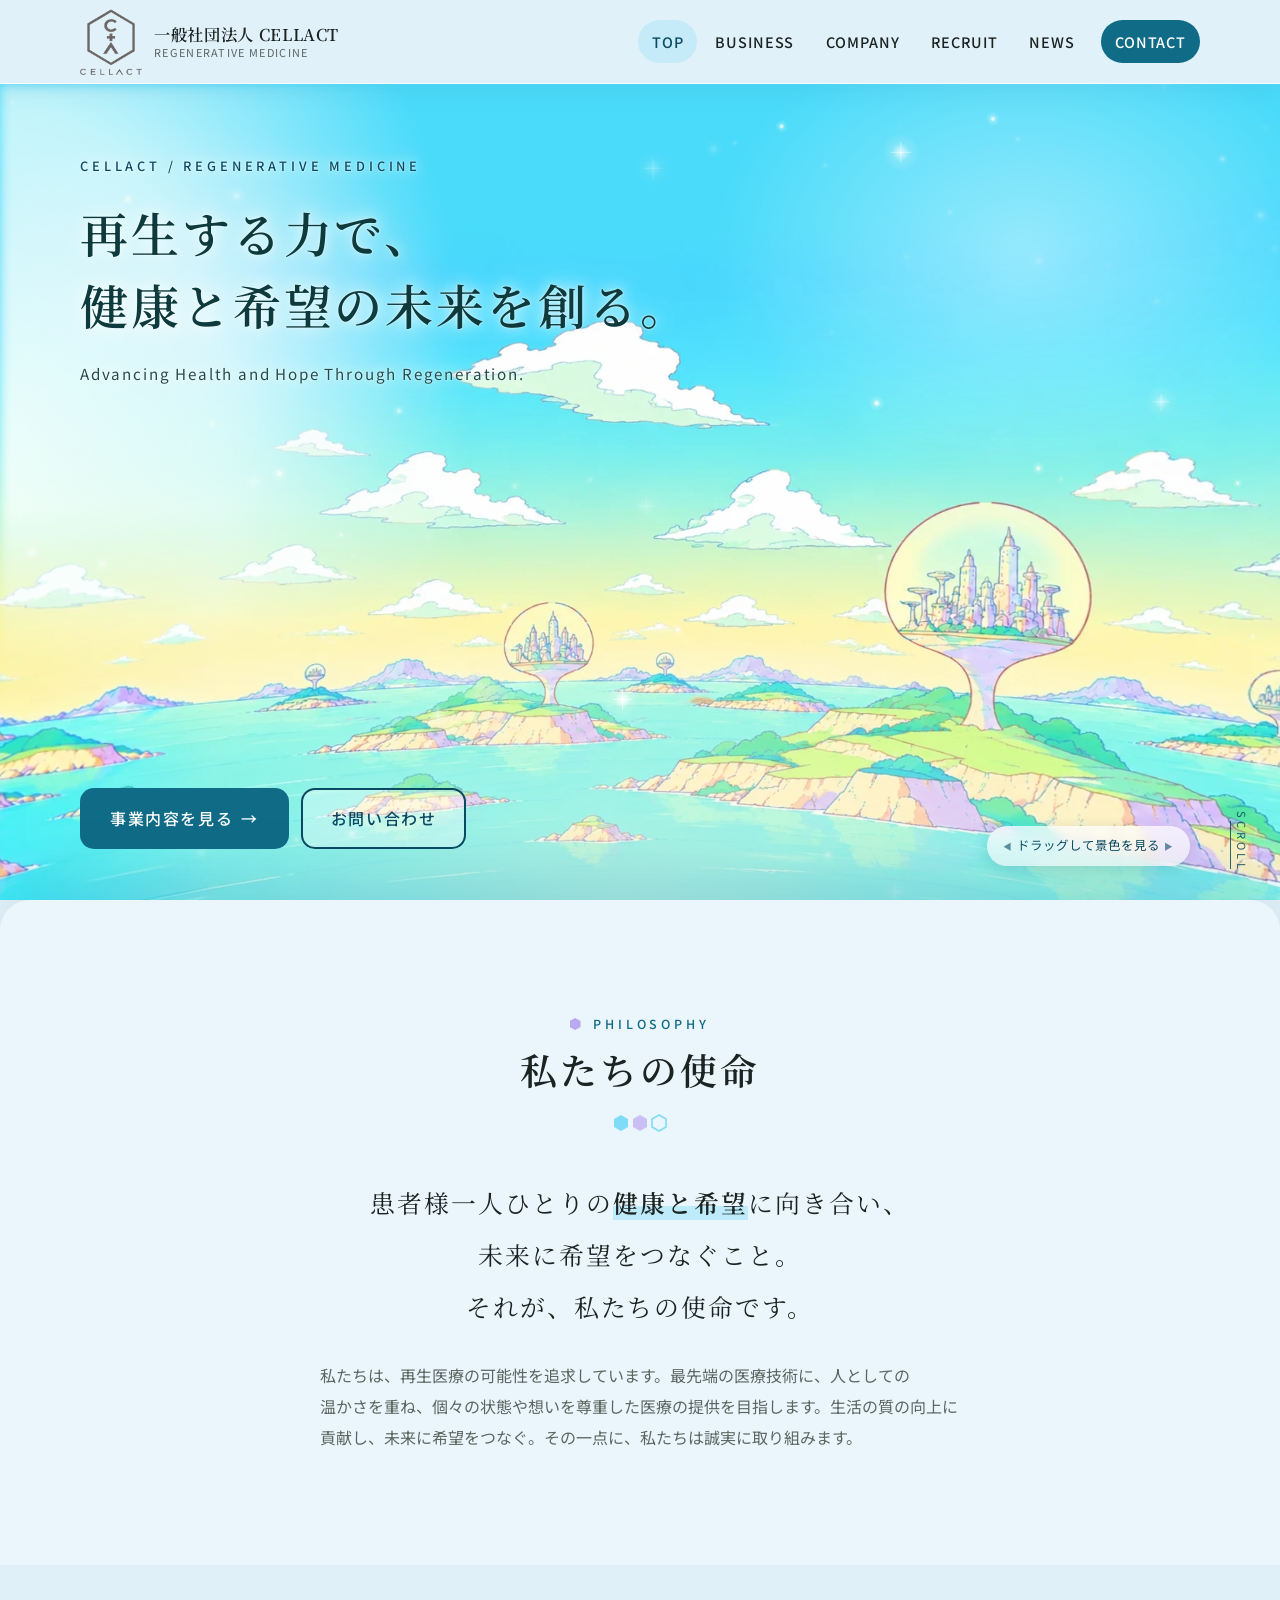
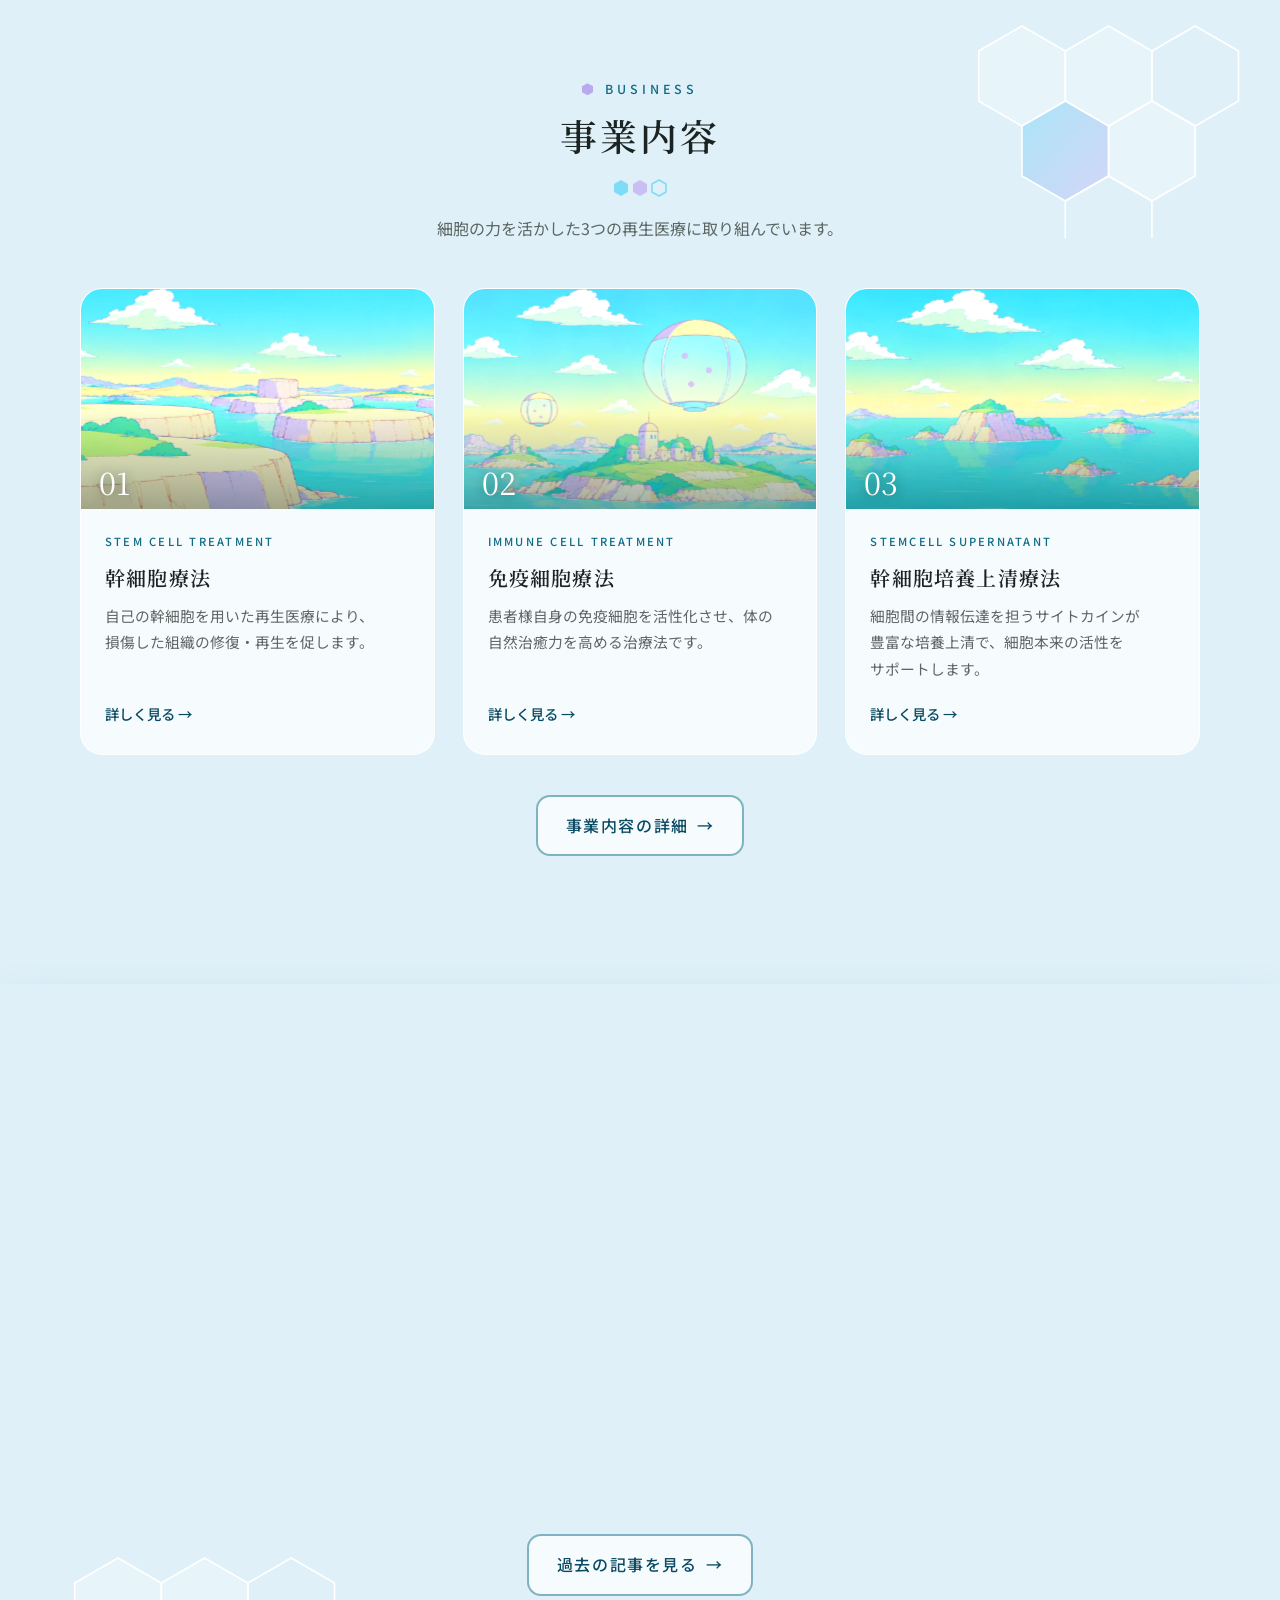
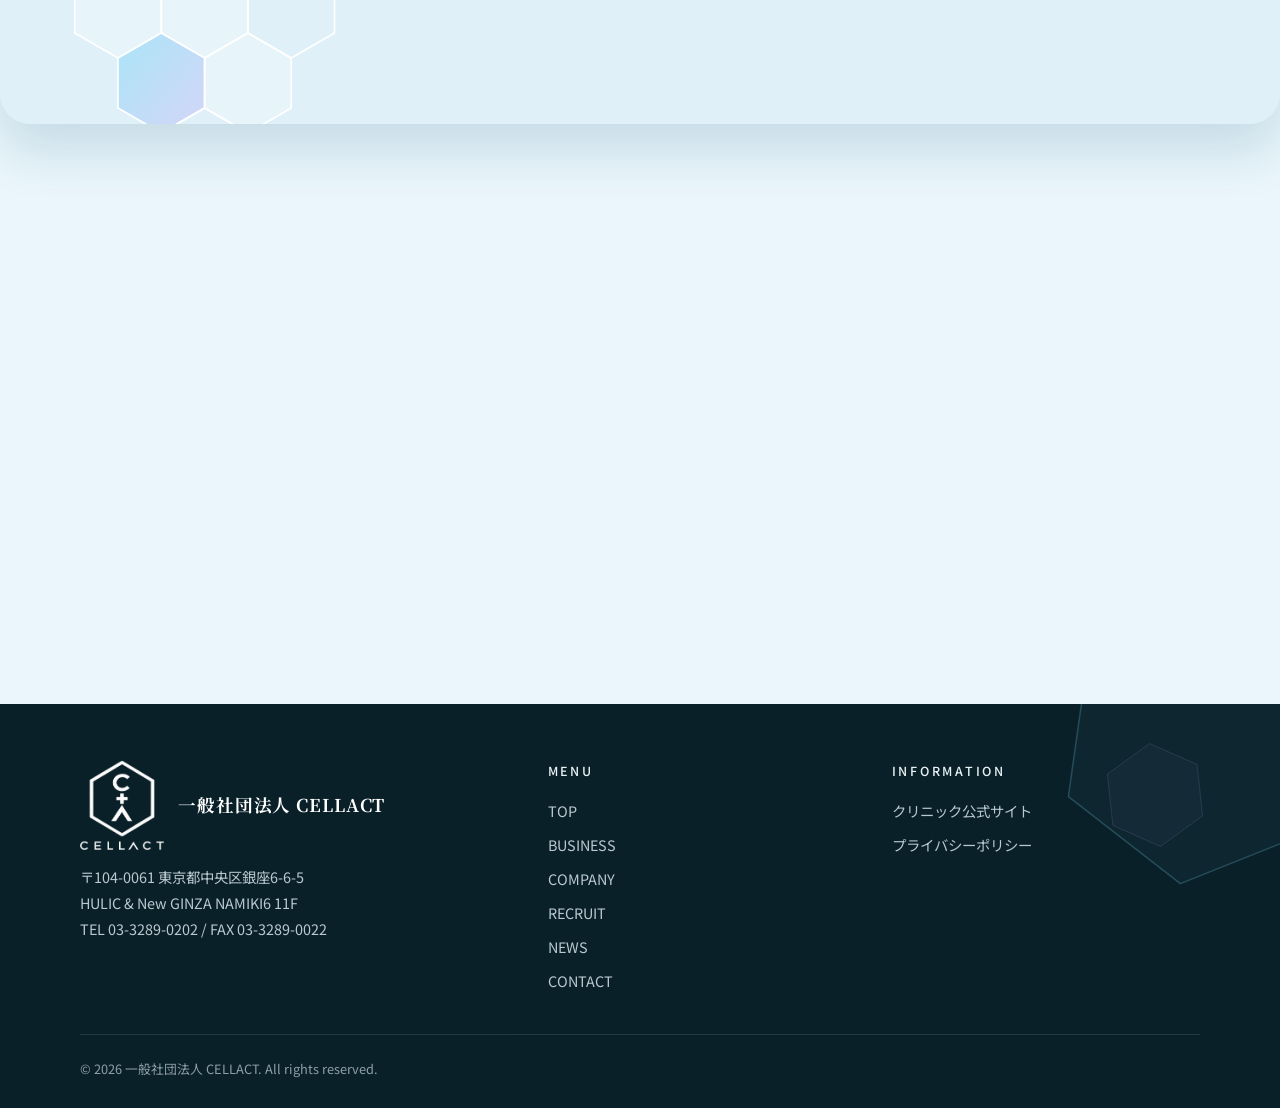
==== commit 51e18de5: "Prevent dark background flash before hero intro" ====
--- a/site/index.html
+++ b/site/index.html
@@ -20,7 +20,14 @@
 <link rel="preconnect" href="https://fonts.gstatic.com" crossorigin>
 <link rel="stylesheet" href="https://fonts.googleapis.com/css2?family=Noto+Sans+JP:wght@400;500&amp;family=Noto+Serif+JP:wght@500;600&amp;display=swap">
 <link rel="stylesheet" href="styles.css?v=1792831026">
-<style>html.hero-intro-pending .hero { opacity: 0; }</style>
+<style>
+/* Keep an opaque surface over the sticky contact section while the intro initializes. */
+html.hero-intro-pending .hero { background: #eaf6fb; }
+html.hero-intro-pending .hero > *,
+html.hero-intro-pending .hero::before,
+html.hero-intro-pending .hero::after { visibility: hidden !important; }
+html.hero-intro-pending .hero .hero-intro { visibility: hidden !important; }
+</style>
 <script>
 (function () {
   var root = document.documentElement;
